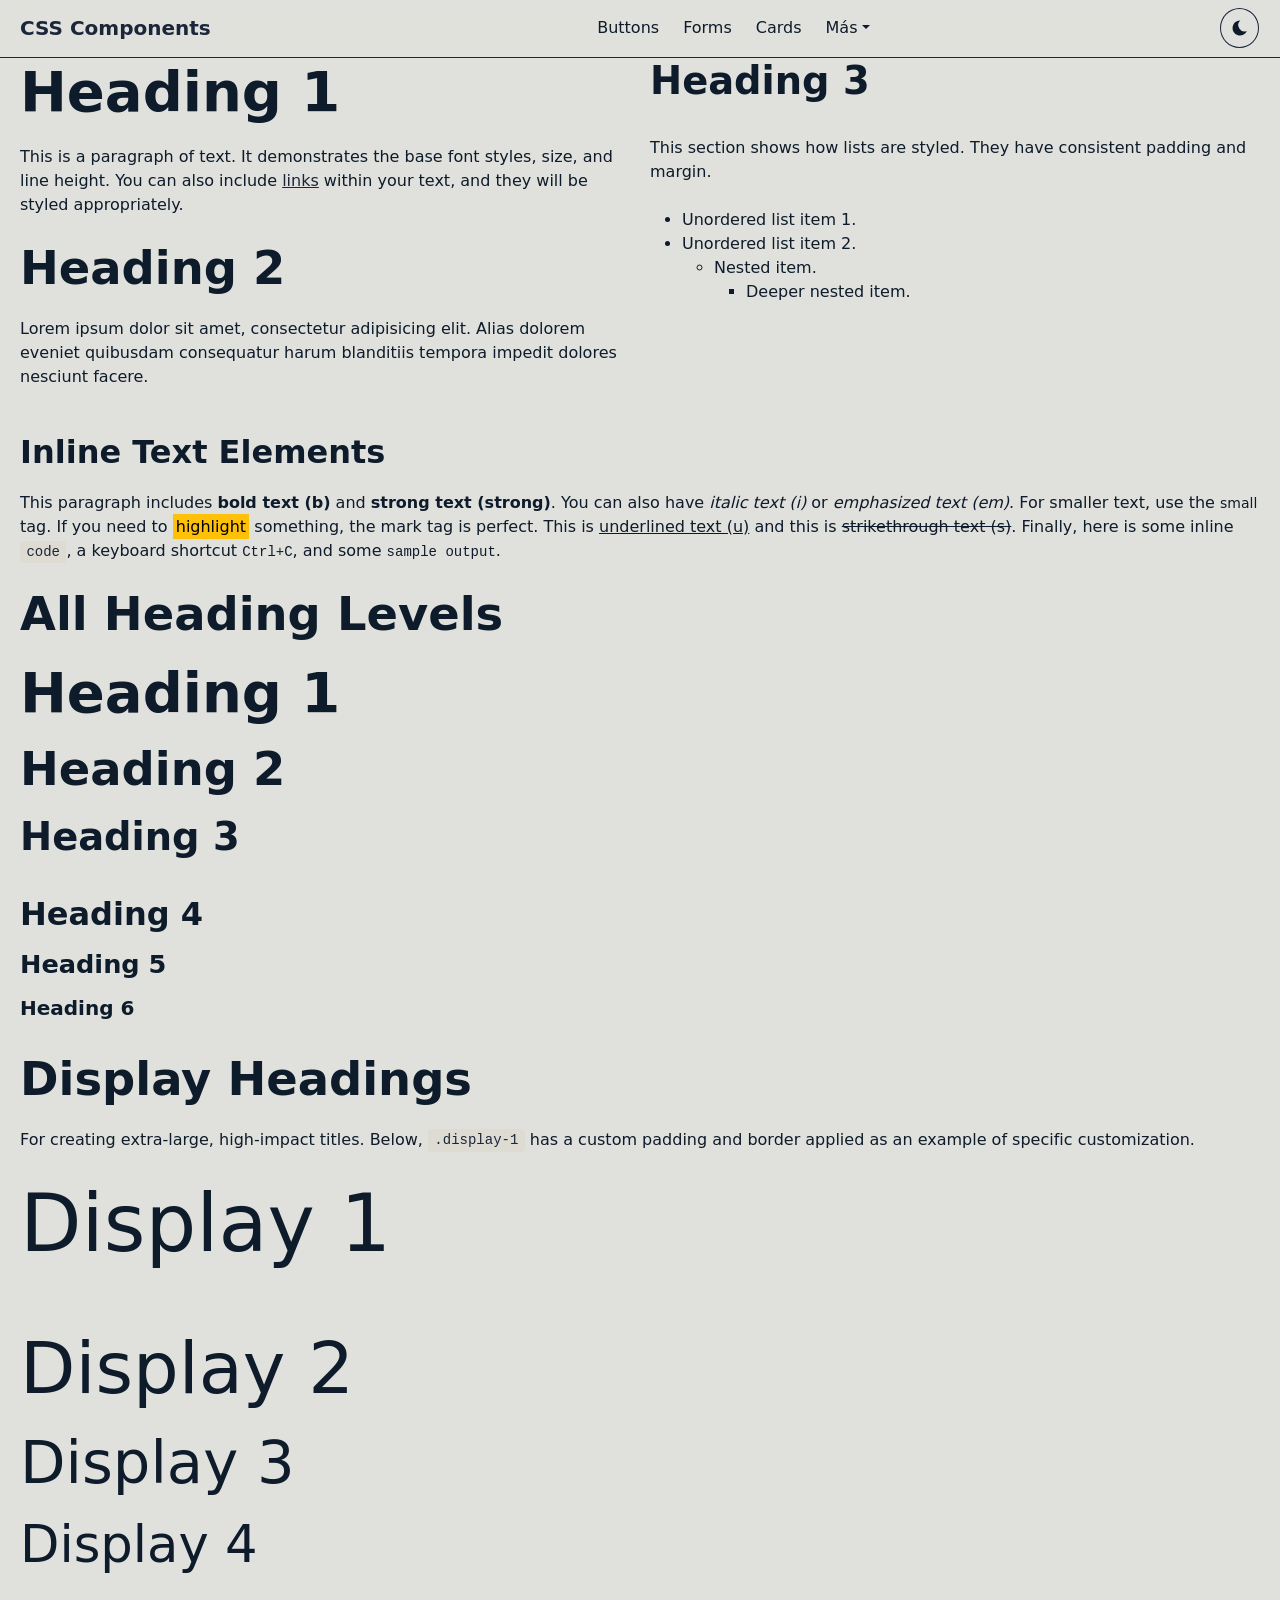
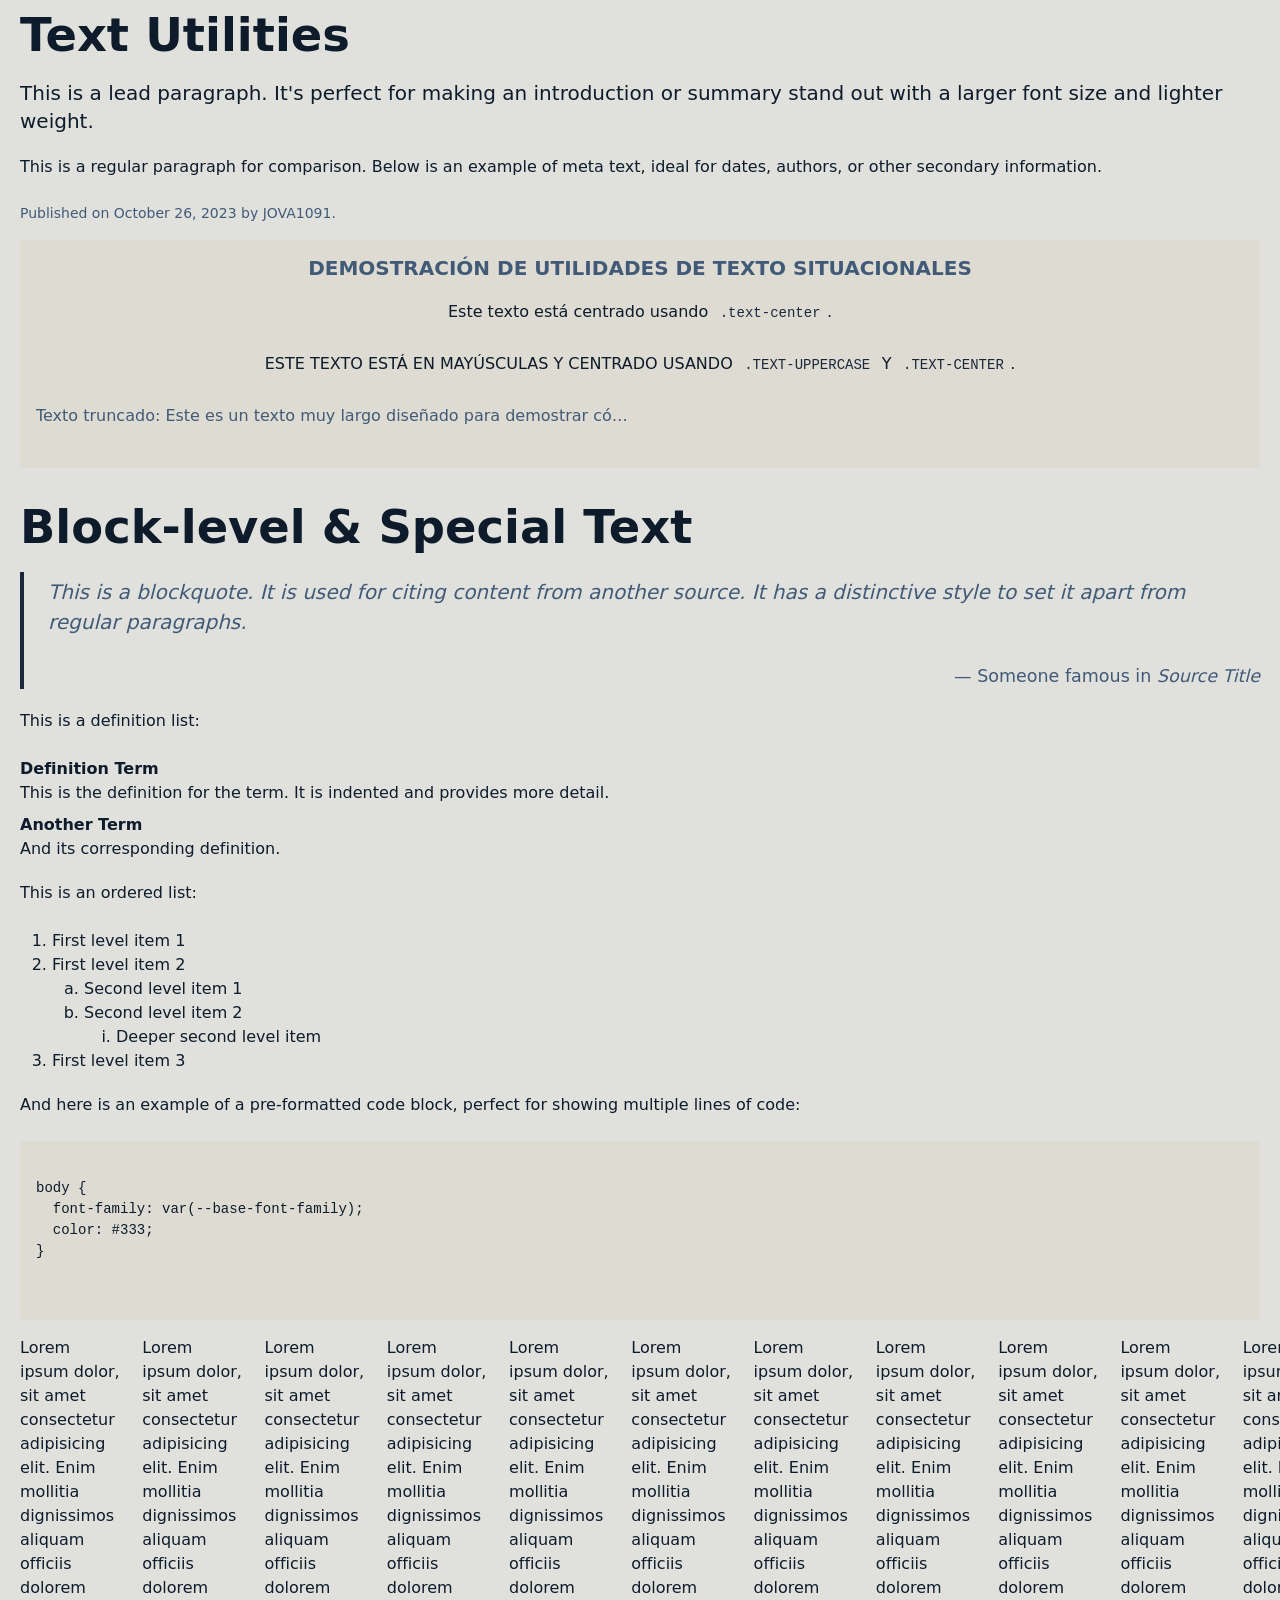
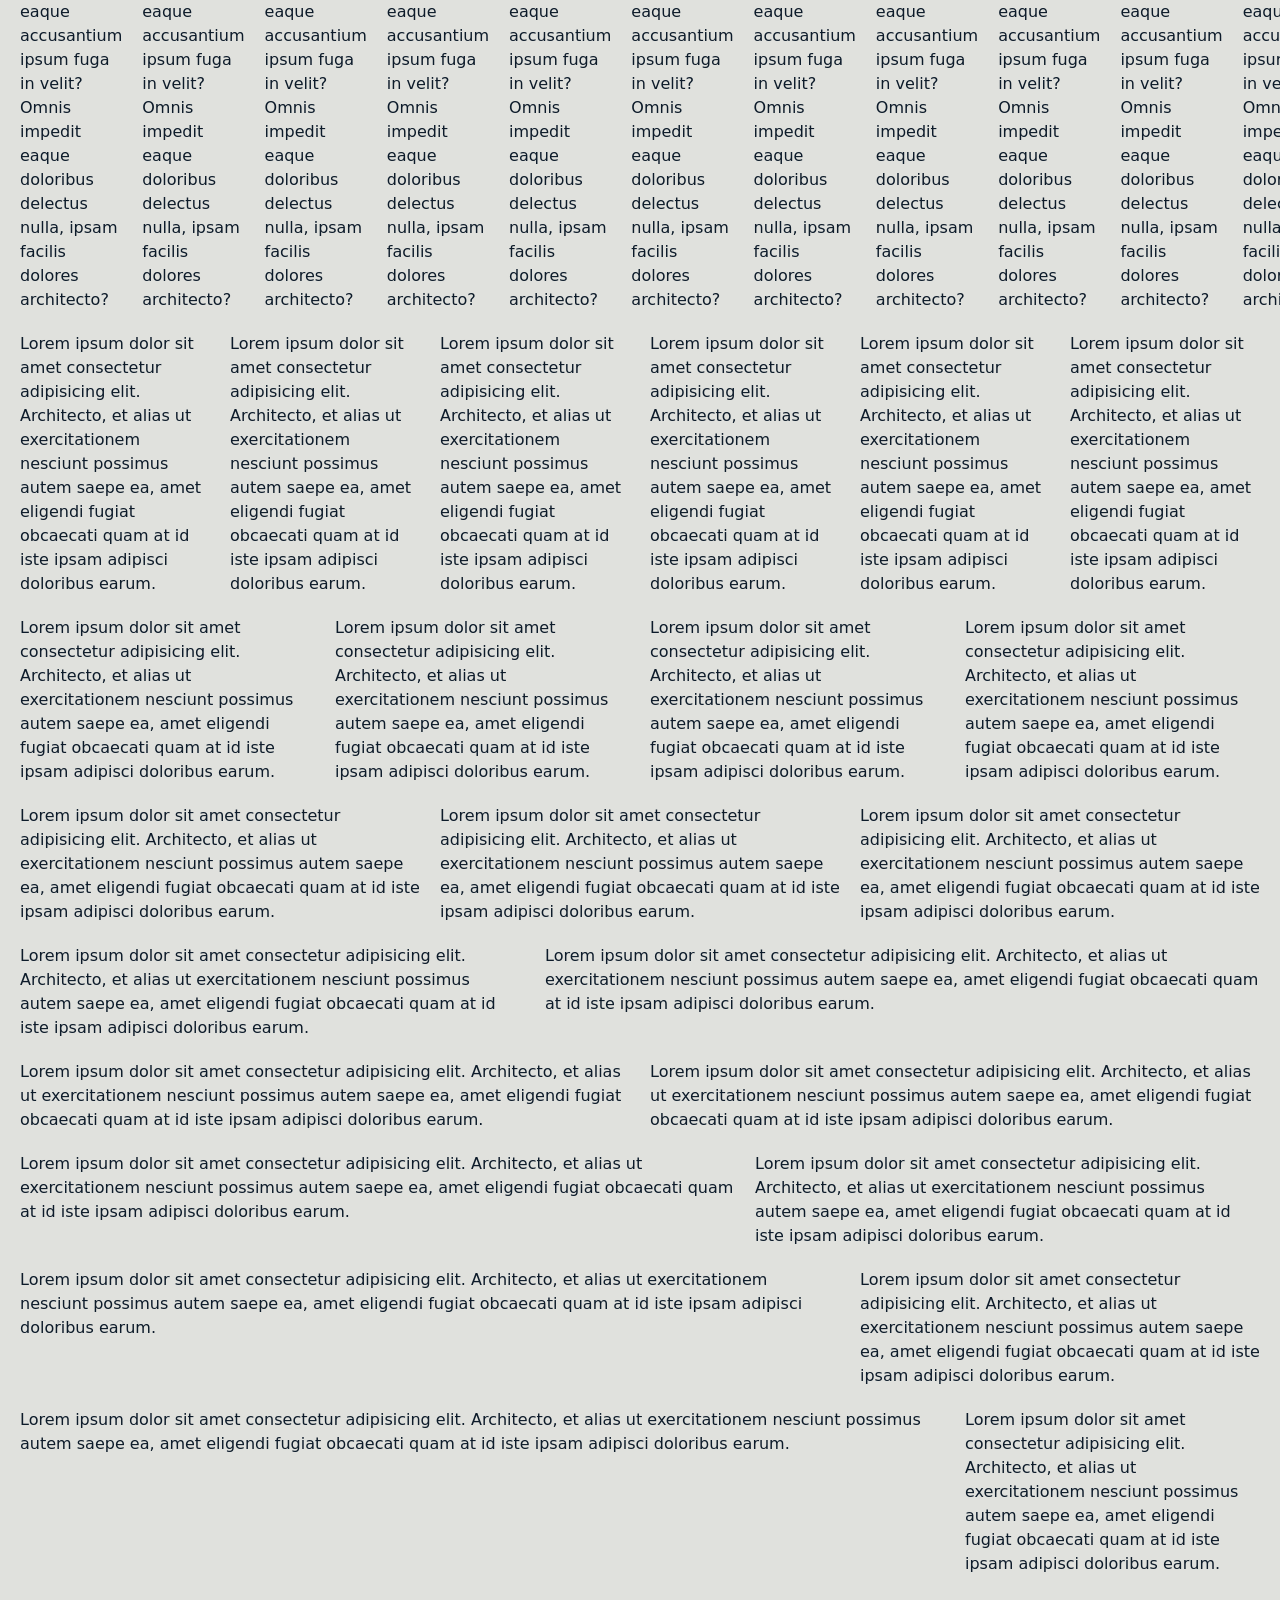
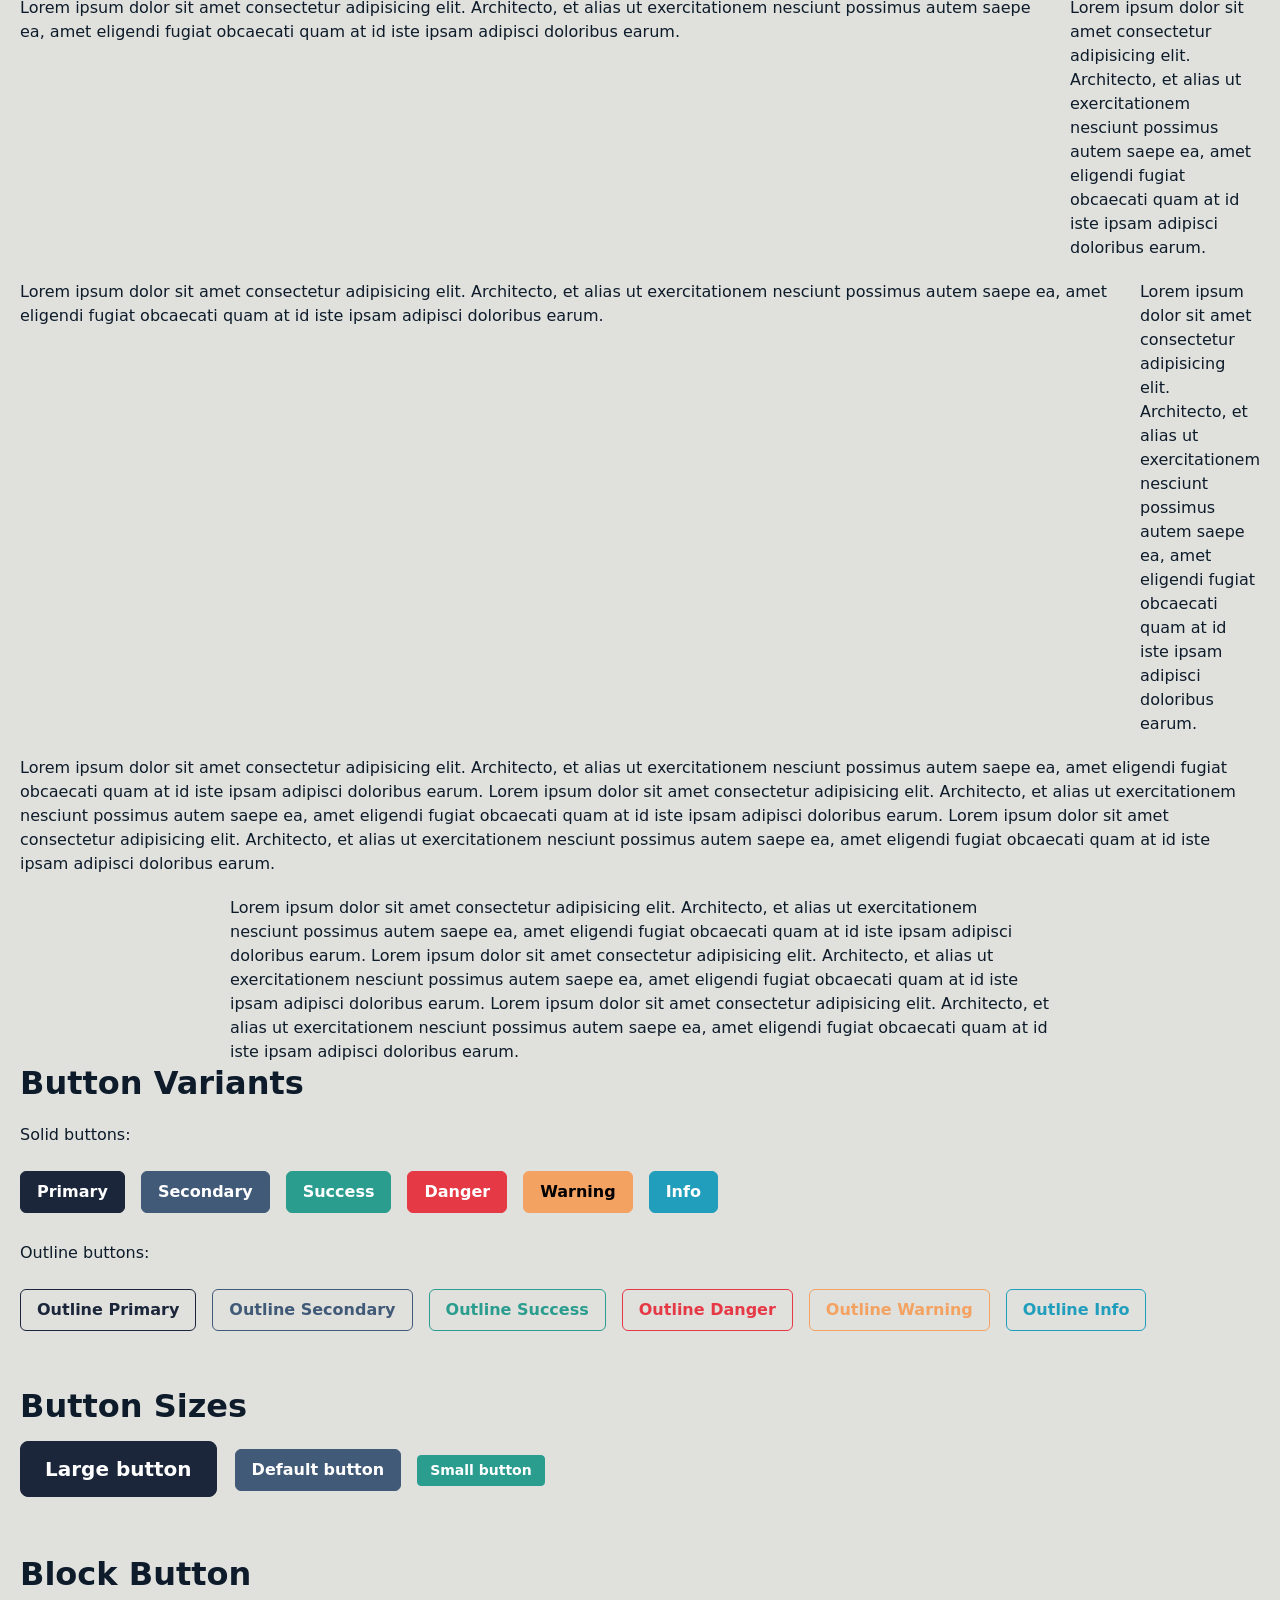
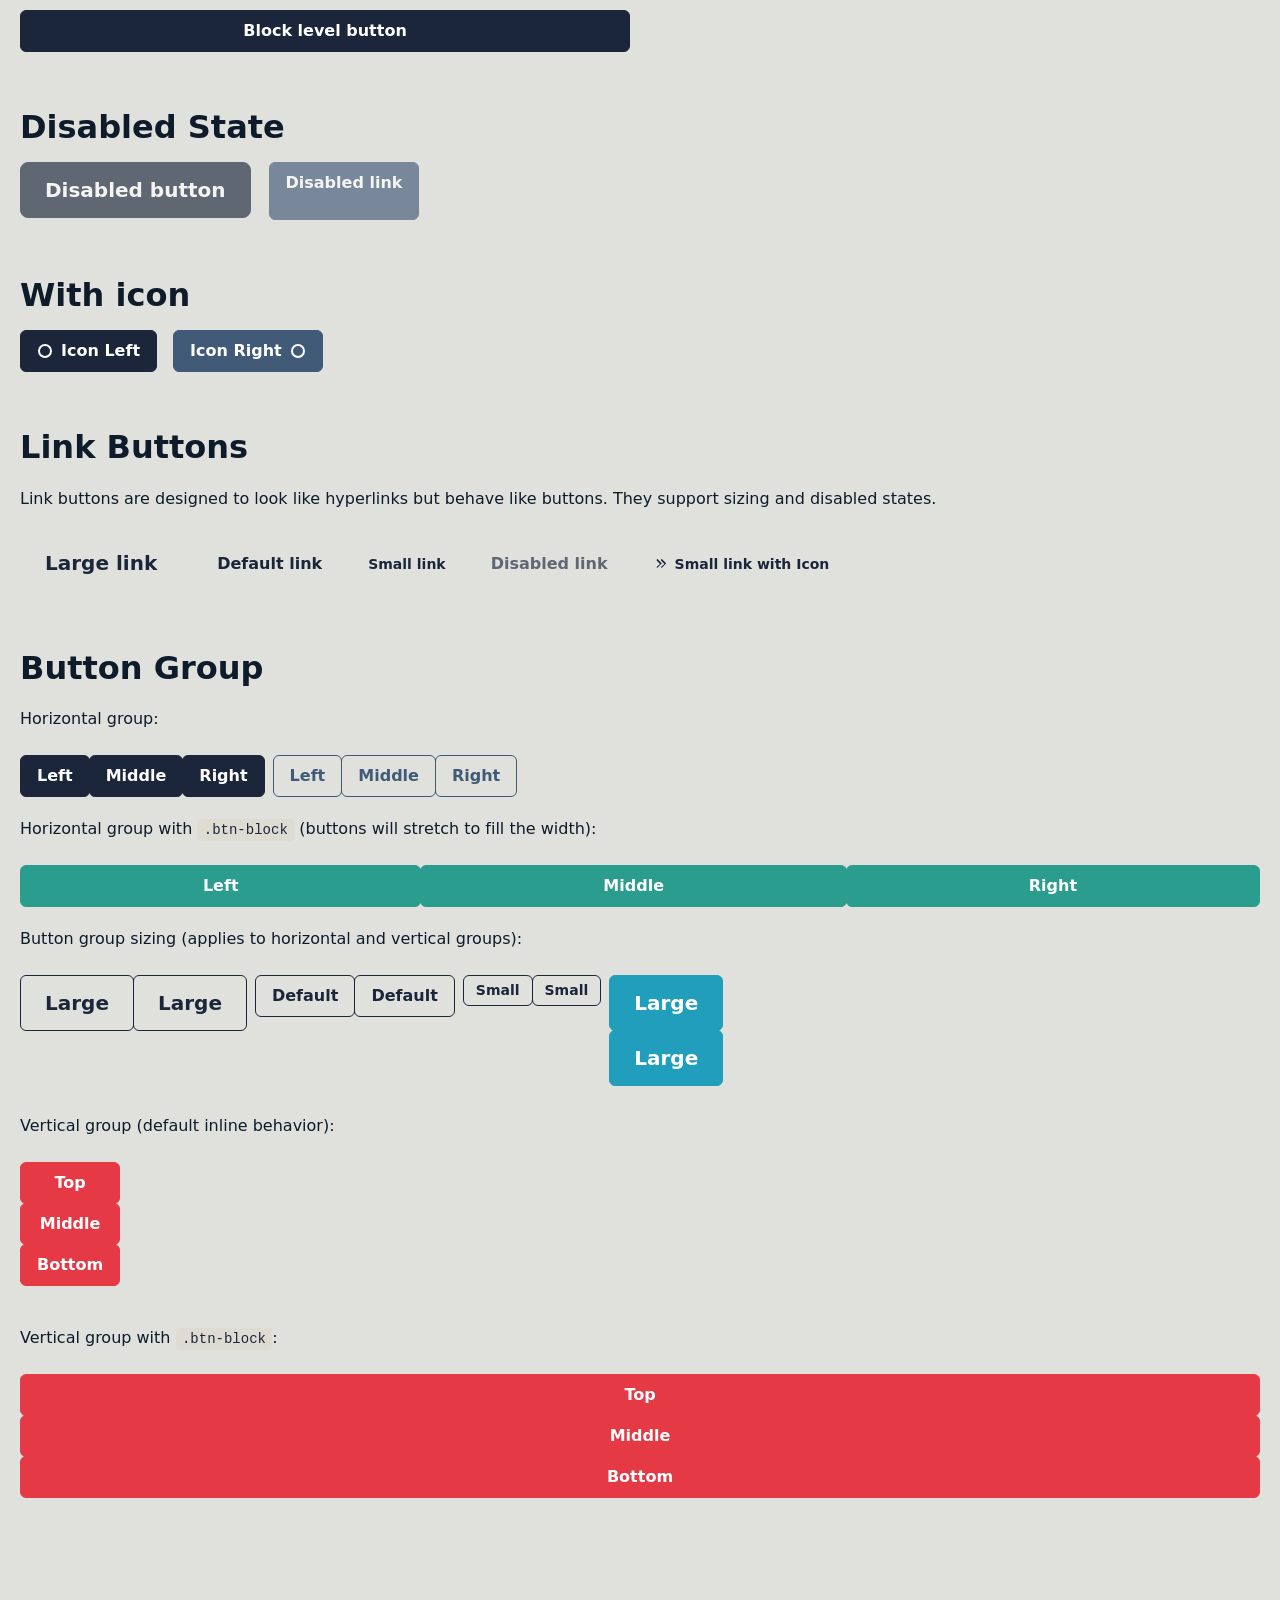
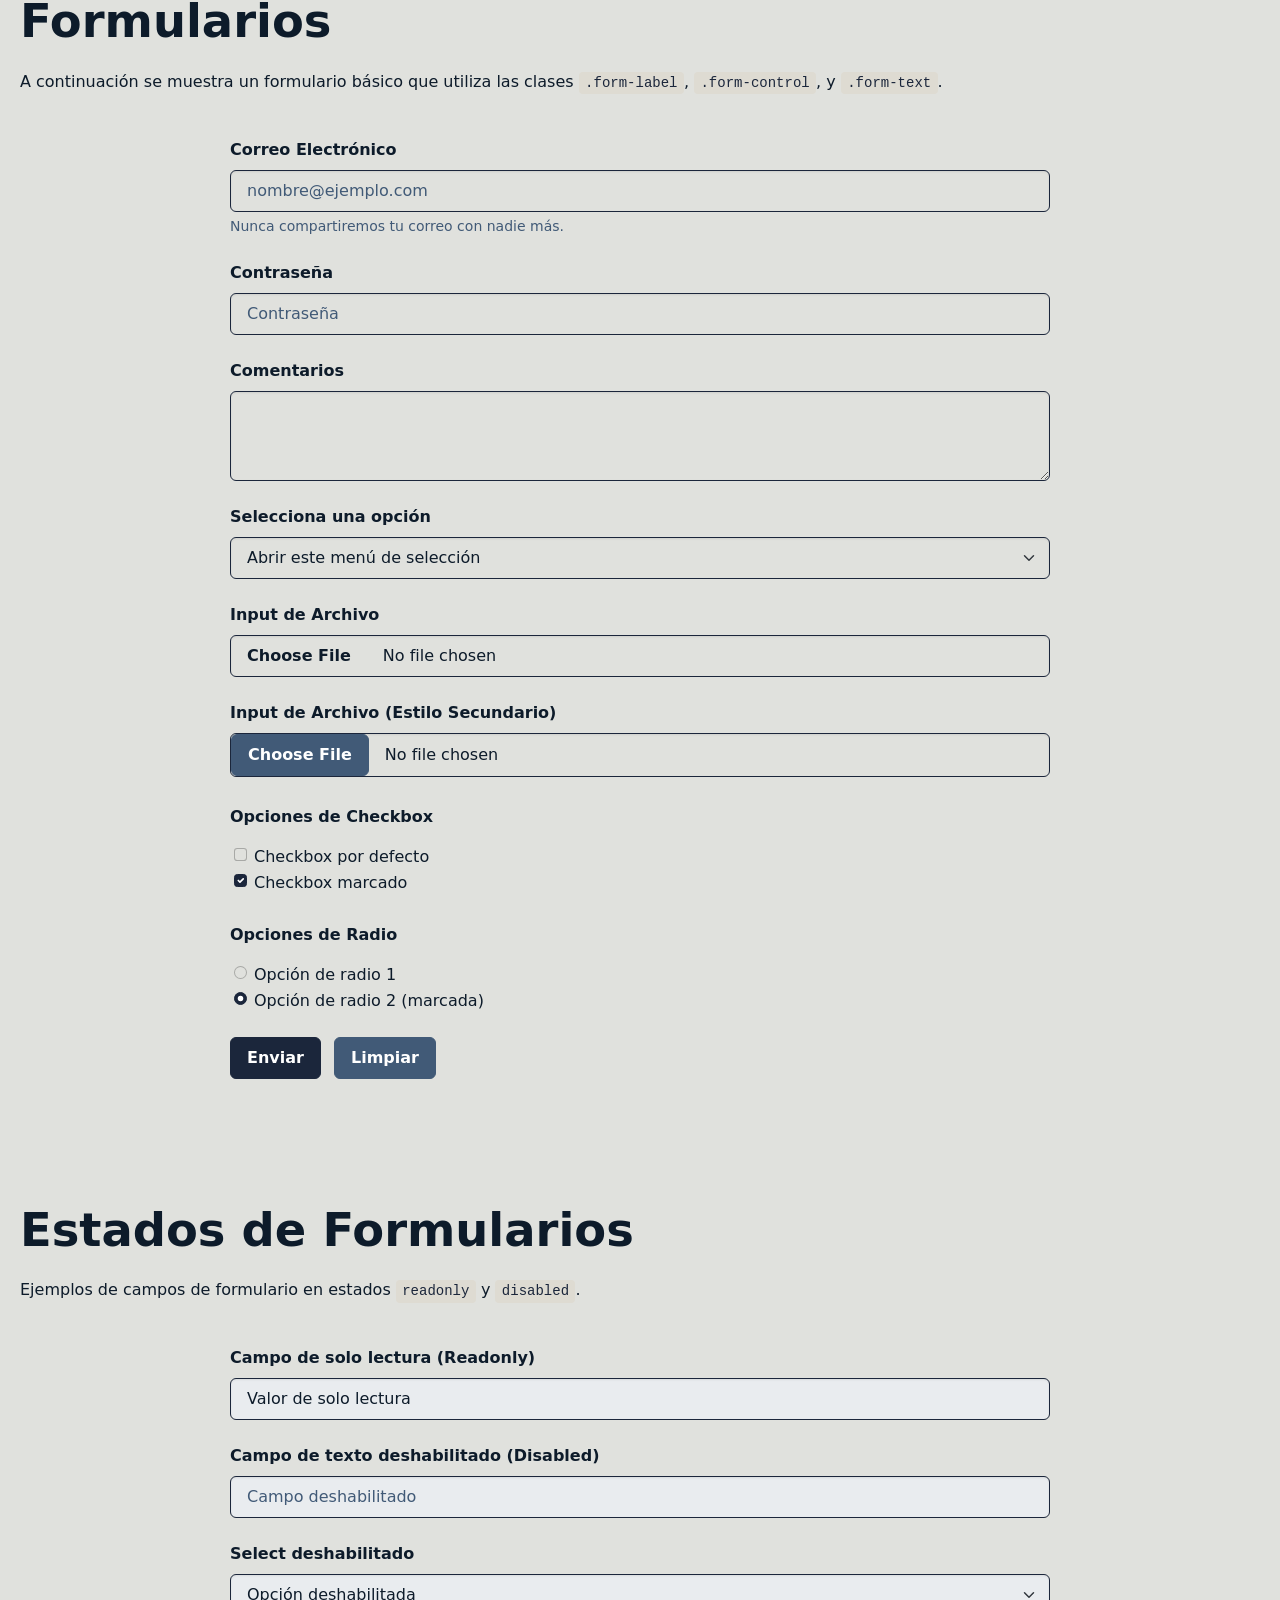
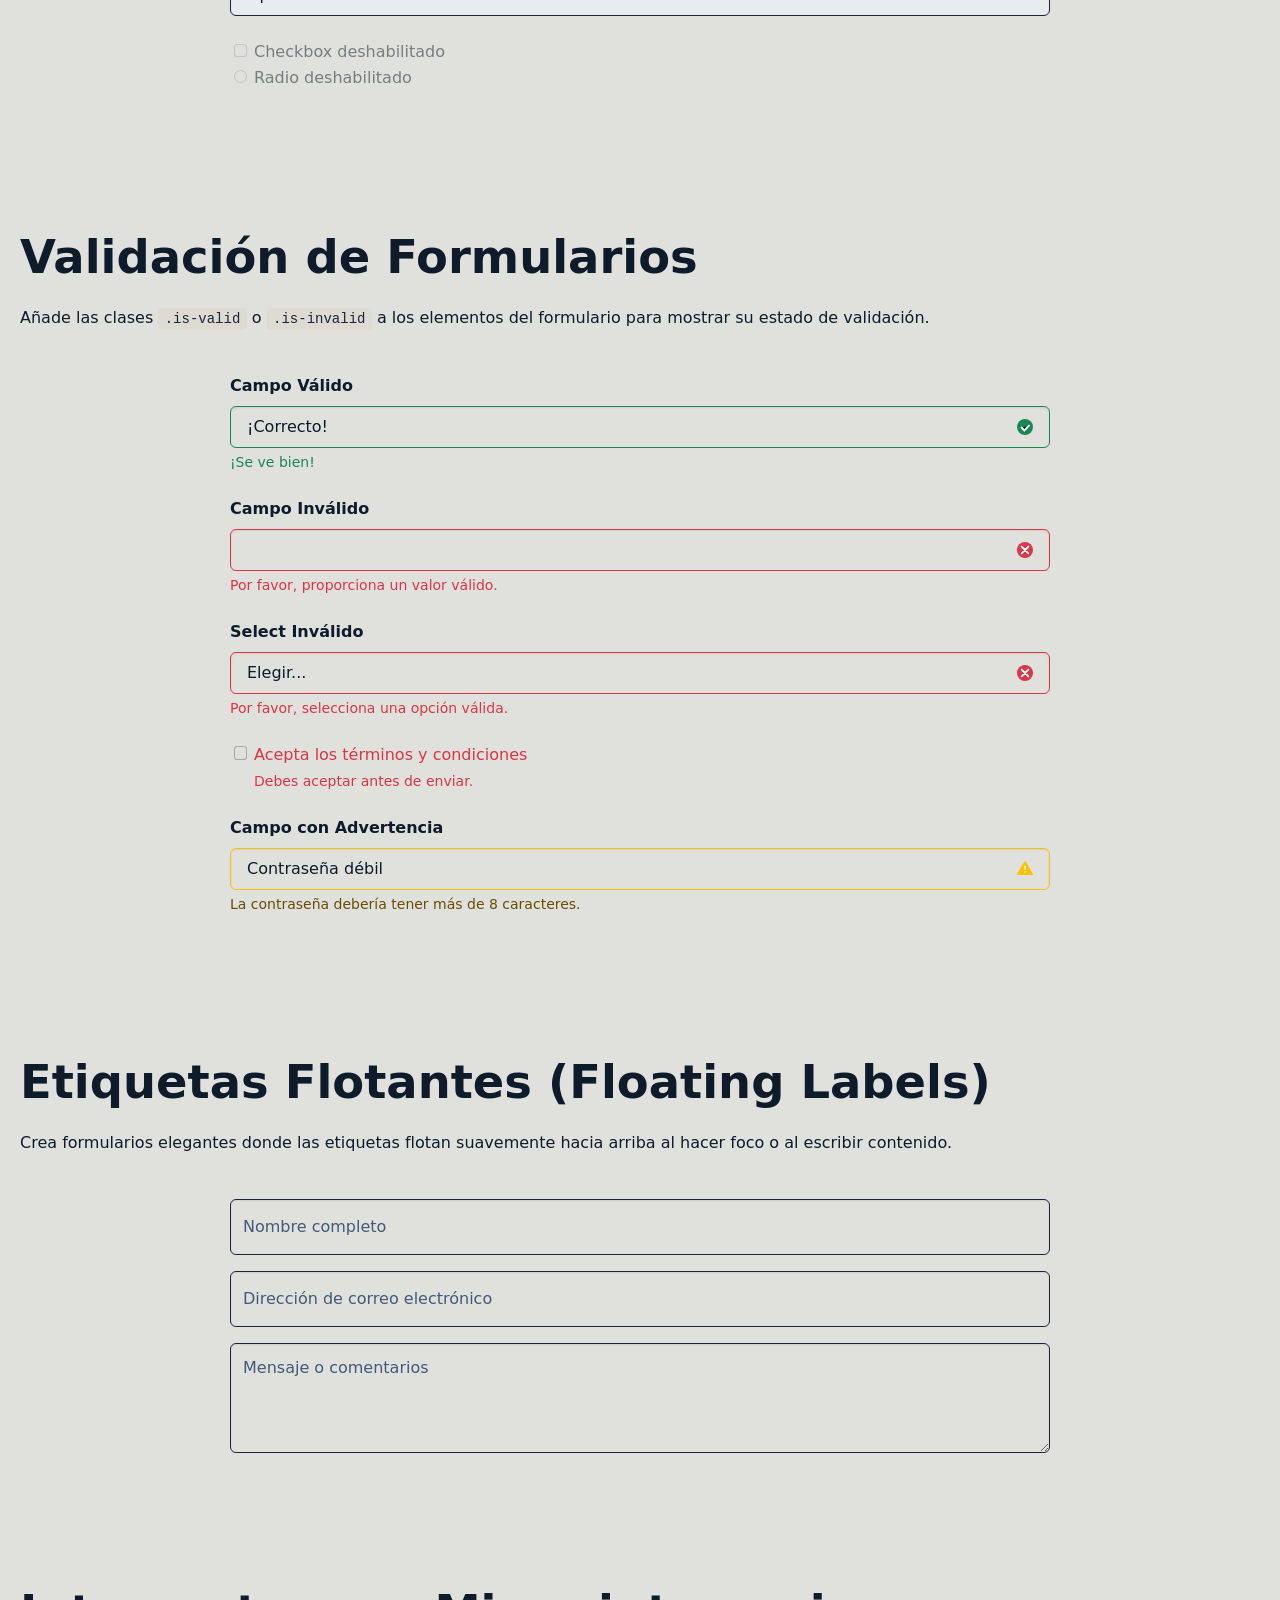
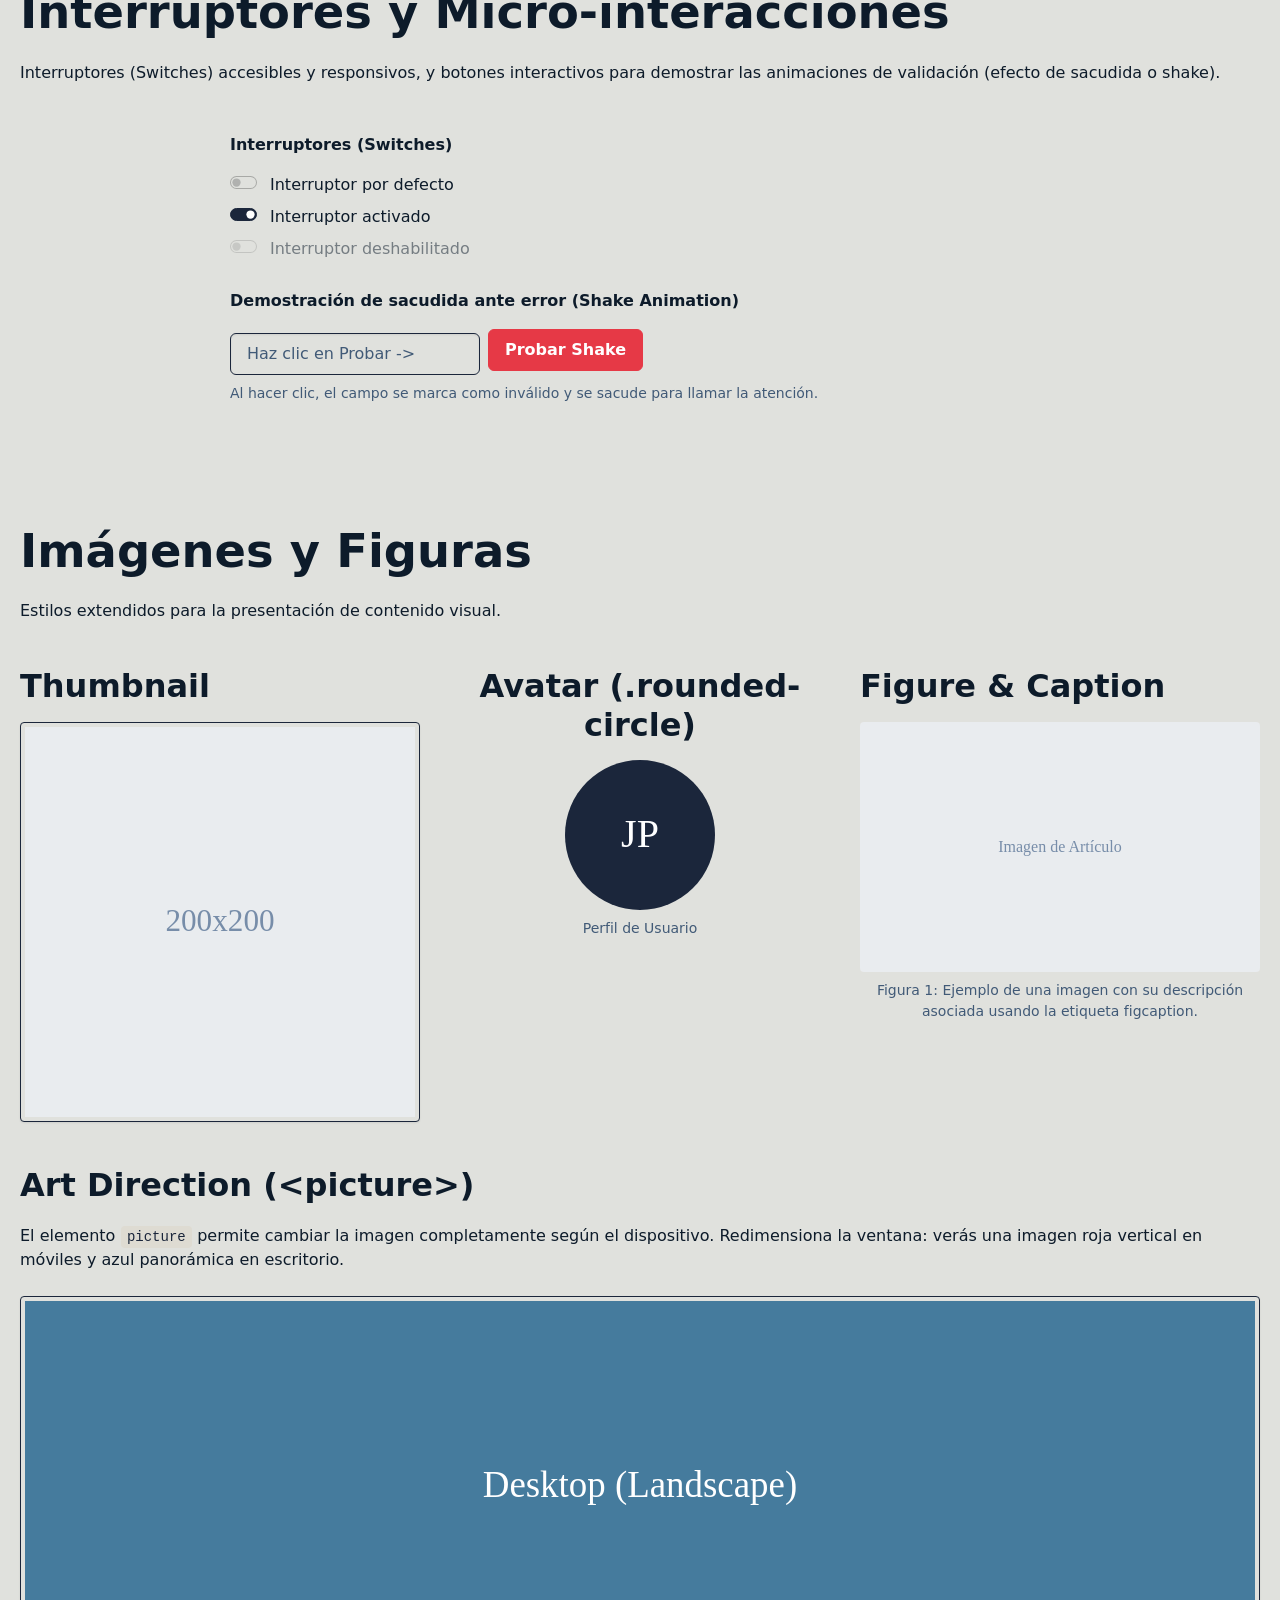
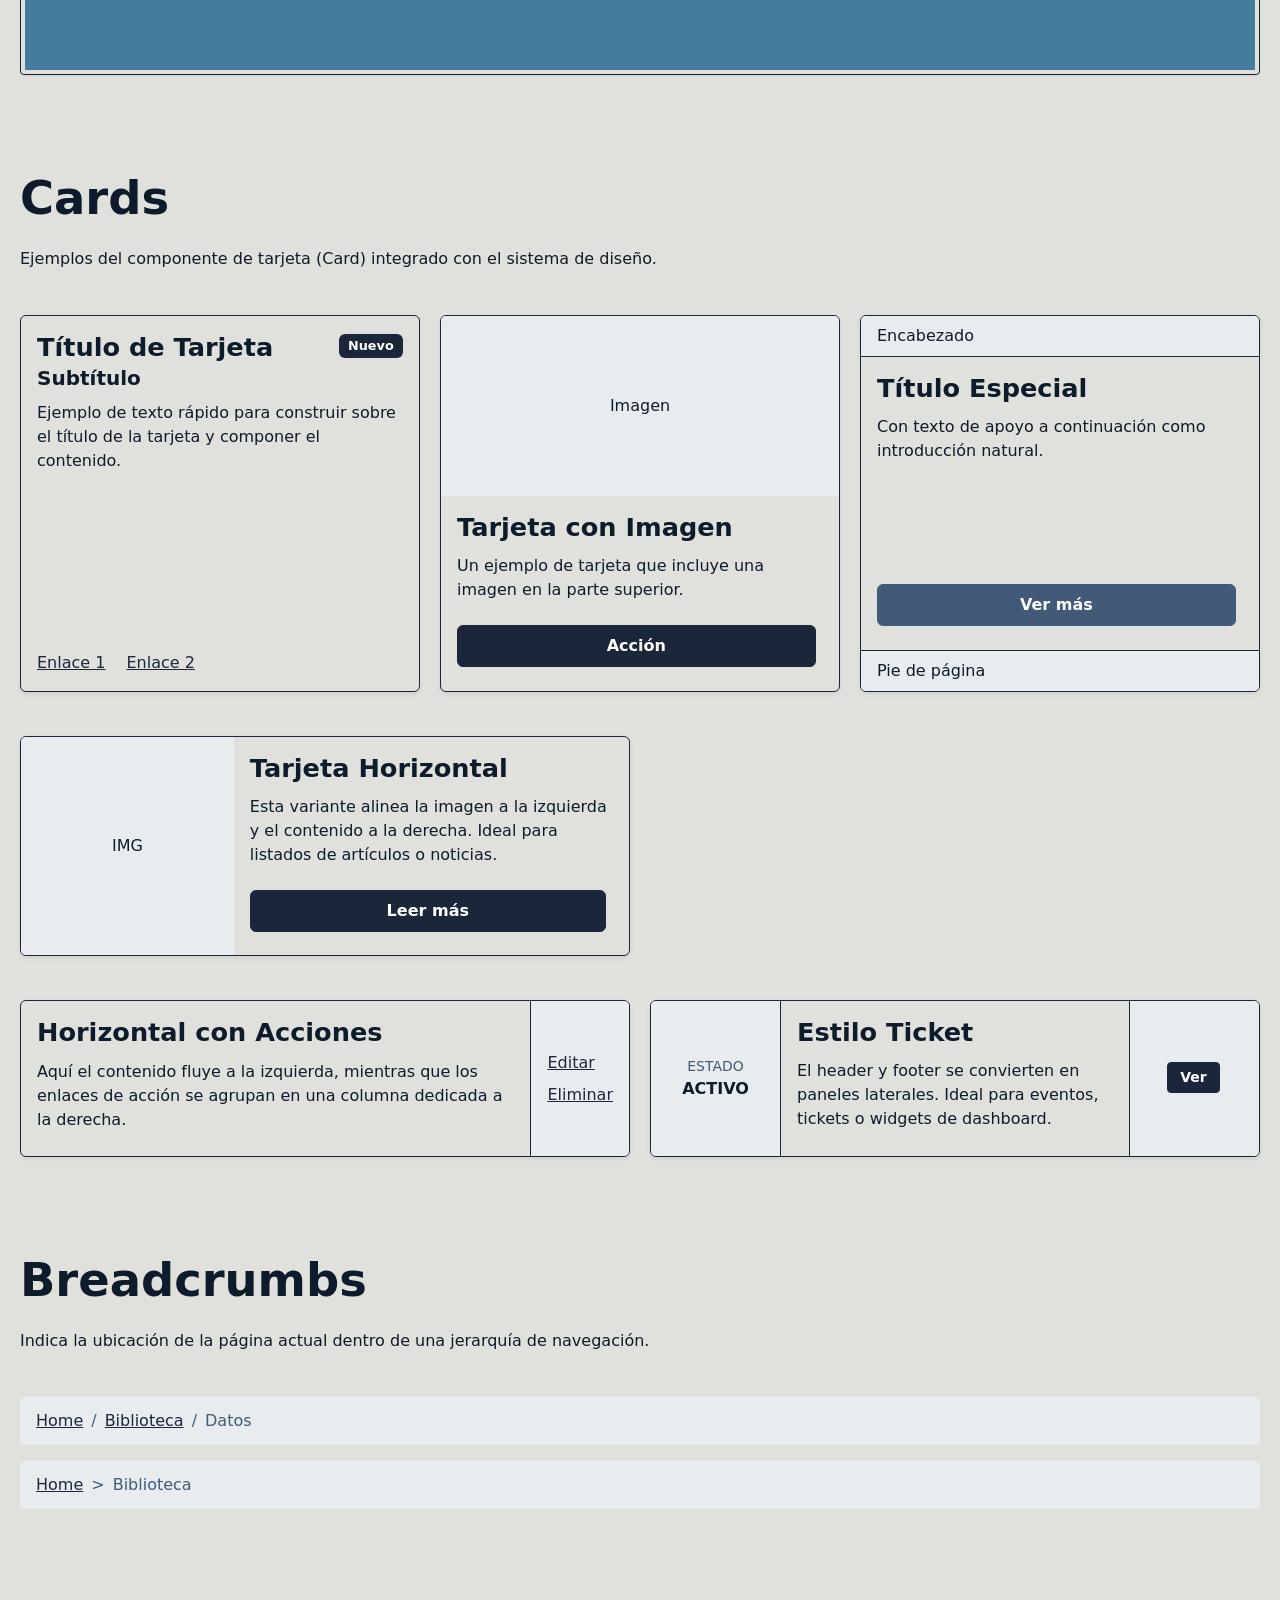
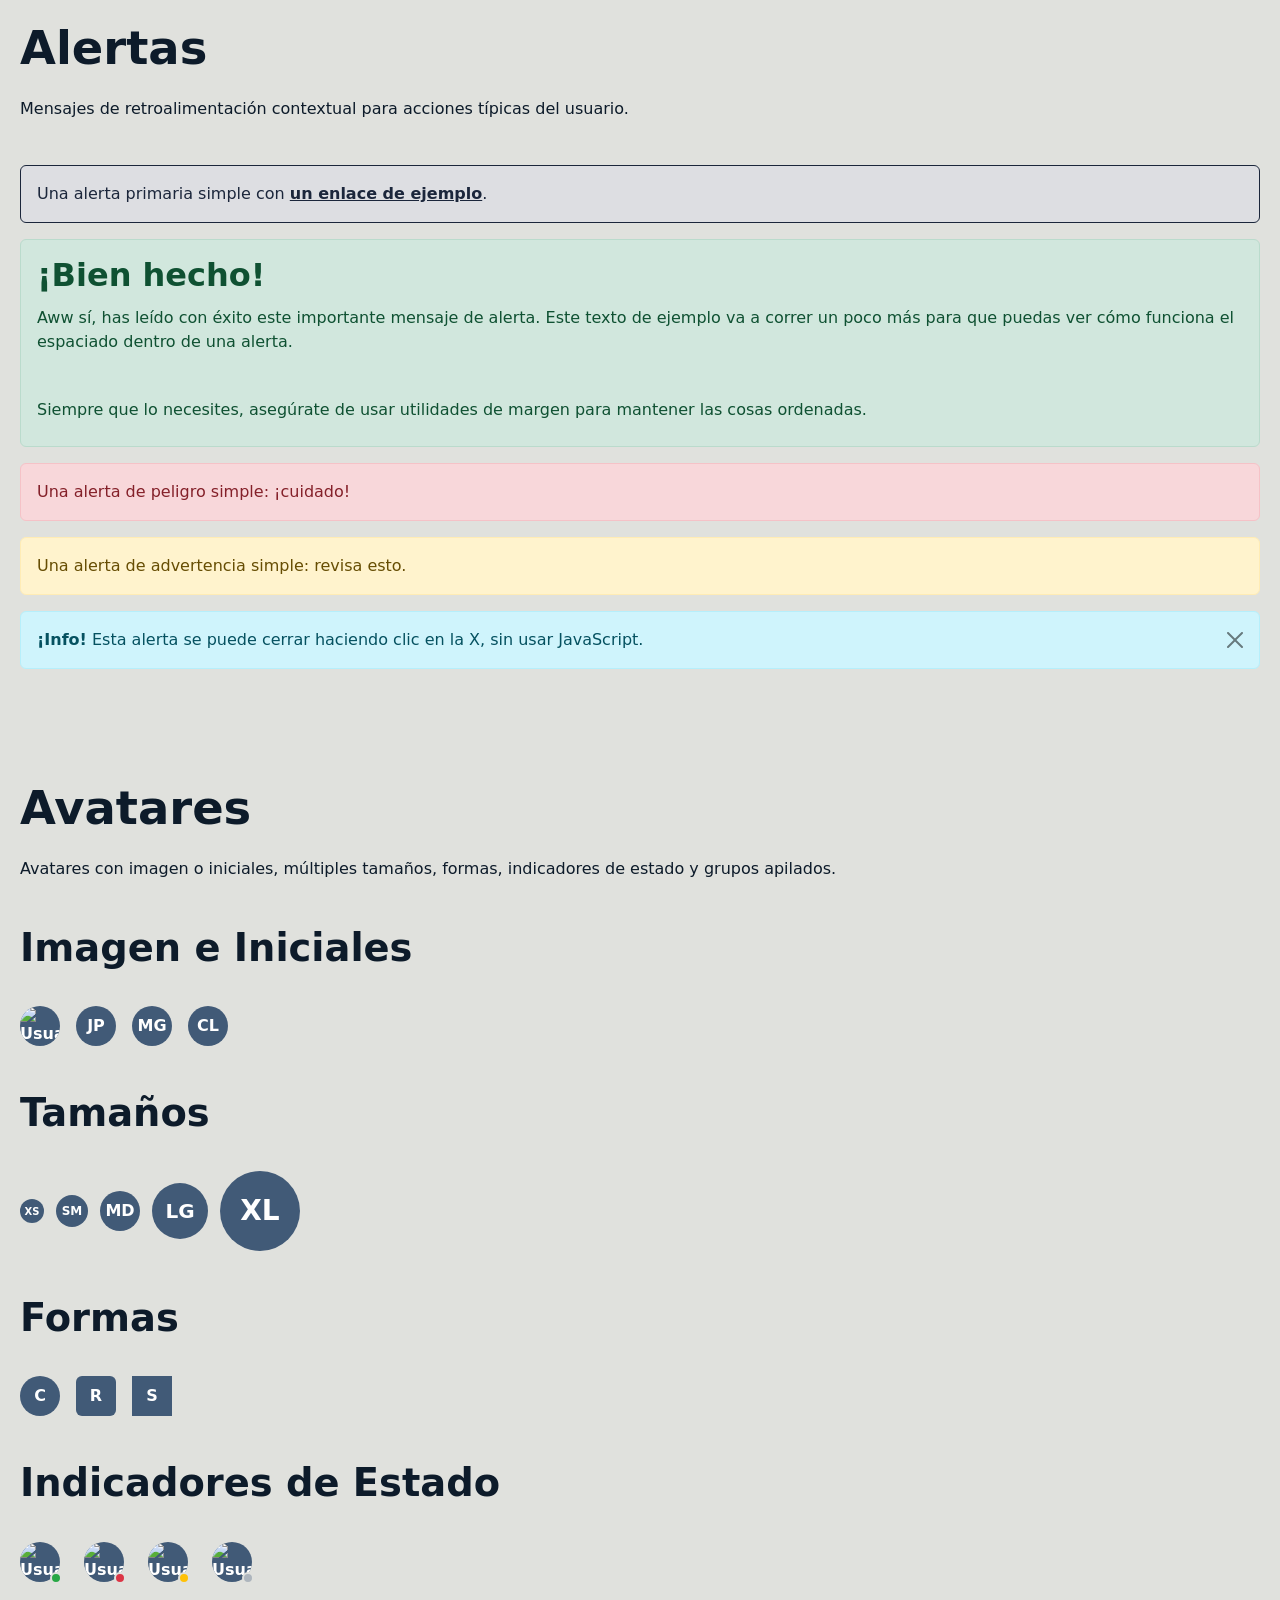
==== index.html @ b63f6e59 "feat: agregar componente Timeline - timeline/root.css: variables CSS (--tl-line-color, --tl-marker-s" ====
<!DOCTYPE html>
<html lang="es">

<head>
  <meta charset="UTF-8">
  <meta name="viewport" content="width=device-width, initial-scale=1.0">
  <title>CSS Components</title>
  <link rel="icon" type="image/svg+xml" href="/favicon.svg">
  <link rel="stylesheet" href="/assets/css/master.css">
</head>

<body>
  <!-- Accessibility: Skip to main content -->
  <a href="#main" class="skip-link">Saltar al contenido principal</a>

  <nav class="navbar navbar-sticky">
    <div class="container-full">
      <a class="navbar-brand" href="#">CSS Components</a>

      <button class="navbar-toggler" type="button" aria-controls="navbar-menu" aria-expanded="false"
        aria-label="Toggle navigation">
        <span class="navbar-toggler-icon"></span>
      </button>

      <div class="navbar-collapse" id="navbar-menu" hidden>
        <!-- Close Button (Mobile Only) -->
        <button type="button" class="btn-close" aria-label="Close navigation"></button>

        <ul class="navbar-nav navbar-nav-center">
          <li><a class="nav-link" href="#buttons">Buttons</a></li>
          <li><a class="nav-link" href="#forms">Forms</a></li>
          <li><a class="nav-link" href="#cards">Cards</a></li>
          <!-- Dropdown in Navbar -->
          <li class="nav-item dropdown">
            <a class="nav-link dropdown-toggle" href="#" role="button" aria-haspopup="true"
              aria-expanded="false">Más</a>
            <ul class="dropdown-menu">
              <li>
                <h6 class="dropdown-header">Componentes</h6>
              </li>
              <li><a class="dropdown-item" href="#alerts">Alertas</a></li>
              <li><a class="dropdown-item" href="#avatars">Avatares</a></li>
              <li><a class="dropdown-item" href="#badges">Badges</a></li>
              <li>
                <hr class="dropdown-divider">
              </li>
              <li><a class="dropdown-item" href="#drawers">Drawer</a></li>
              <li><a class="dropdown-item" href="#chips-demo">Chips</a></li>
              <li><a class="dropdown-item" href="#rating-demo">Rating</a></li>
              <li><a class="dropdown-item" href="#stepper-demo">Stepper</a></li>
              <li><a class="dropdown-item" href="#timeline-demo">Timeline</a></li>
              <li><a class="dropdown-item" href="#dropdowns">Dropdowns</a></li>
              <li><a class="dropdown-item" href="#tabs">Pestañas</a></li>
              <li><a class="dropdown-item" href="#modals">Modales</a></li>
              <li><a class="dropdown-item" href="#tables">Tablas</a></li>
            </ul>
          </li>
        </ul>
        <div class="d-flex align-items-center">
          <!-- Theme Toggler (Premium) -->
          <button id="theme-toggle" class="btn btn-secondary btn-sm" aria-label="Cambiar tema (Claro / Oscuro)">
            <!-- Icono Luna (Moon) para Tema Claro -->
            <svg class="moon-icon" viewBox="0 0 24 24" xmlns="http://www.w3.org/2000/svg">
              <path d="M12 3c.132 0 .263 0 .393.007a7.5 7.5 0 0 0 7.92 12.446A9 9 0 1 1 12 3z" />
            </svg>
            <!-- Icono Sol (Sun) para Tema Oscuro -->
            <svg class="sun-icon" viewBox="0 0 24 24" xmlns="http://www.w3.org/2000/svg">
              <path
                d="M12 7a5 5 0 1 0 0 10 5 5 0 0 0 0-10zm0-5a1 1 0 0 1 1 1v2a1 1 0 0 1-2 0V3a1 1 0 0 1 1-1zm0 16a1 1 0 0 1 1 1v2a1 1 0 0 1-2 0v-2a1 1 0 0 1 1-1zM5.636 4.222a1 1 0 0 1 1.414 0l1.414 1.414a1 1 0 1 1-1.414 1.414L5.636 5.636a1 1 0 0 1 0-1.414zm11.314 11.314a1 1 0 0 1 1.414 0l1.414 1.414a1 1 0 0 1-1.414 1.414l-1.414-1.414a1 1 0 0 1 0-1.414zM2 12a1 1 0 0 1 1-1h2a1 1 0 0 1 0 2H3a1 1 0 0 1-1-1zm16 0a1 1 0 0 1 1-1h2a1 1 0 0 1 0 2h-2a1 1 0 0 1-1-1zM5.636 19.778a1 1 0 0 1 0-1.414l1.414-1.414a1 1 0 1 1 1.414 1.414l-1.414 1.414a1 1 0 0 1-1.414 0zm11.314-11.314a1 1 0 0 1 0-1.414l1.414-1.414a1 1 0 0 1 1.414 1.414l-1.414 1.414a1 1 0 0 1-1.414 0z" />
            </svg>
          </button>
        </div>
      </div>

      <!-- Backdrop Overlay -->
      <div class="navbar-backdrop"></div>
    </div>
  </nav>
  <main id="main">
    <div class="container-full">
      <section class="row">
        <article class="col-6">
          <h1>Heading 1</h1>
          <p>This is a paragraph of text. It demonstrates the base font styles, size, and line height. You can also
            include <a href="#">links</a> within your text, and they will be styled appropriately.</p>
          <h2>Heading 2</h2>
          <p>Lorem ipsum dolor sit amet, consectetur adipisicing elit. Alias dolorem eveniet quibusdam consequatur harum
            blanditiis tempora impedit dolores nesciunt facere.</p>
        </article>
        <article class="col-6">
          <h3>Heading 3</h3>
          <p>This section shows how lists are styled. They have consistent padding and margin.</p>
          <ul>
            <li>Unordered list item 1.</li>
            <li>Unordered list item 2.
              <ul>
                <li>Nested item.
                  <ul>
                    <li>Deeper nested item.</li>
                  </ul>
                </li>
              </ul>
            </li>
          </ul>
        </article>
      </section>
      <section class="row">
        <article class="col-12">
          <h4>Inline Text Elements</h4>
          <p>
            This paragraph includes <b>bold text (b)</b> and <strong>strong text (strong)</strong>. You can also have
            <i>italic text (i)</i> or <em>emphasized text (em)</em>. For smaller text, use the <small>small</small> tag.
            If you need to <mark>highlight</mark> something, the mark tag is perfect. This is <u>underlined text
              (u)</u> and this is <s>strikethrough text (s)</s>. Finally, here is some inline <code>code</code>, a
            keyboard
            shortcut <kbd>Ctrl+C</kbd>, and some <samp>sample output</samp>.
          </p>
        </article>
      </section>
    </div>
    <section class="container">
      <article class="row">
        <div class="col-12">
          <h2>All Heading Levels</h2>
          <h1>Heading 1</h1>
          <h2>Heading 2</h2>
          <h3>Heading 3</h3>
          <h4>Heading 4</h4>
          <h5>Heading 5</h5>
          <h6>Heading 6</h6>
          <hr>
          <h2>Display Headings</h2>
          <p>For creating extra-large, high-impact titles. Below, <code>.display-1</code> has a custom padding and
            border applied as an example of specific customization.</p>
          <h1 class="display-1">Display 1</h1>
          <h1 class="display-2">Display 2</h1>
          <h1 class="display-3">Display 3</h1>
          <h1 class="display-4">Display 4</h1>
          <hr>
          <h2>Text Utilities</h2>
          <p class="lead">This is a lead paragraph. It's perfect for making an introduction or summary stand out with a
            larger font size and lighter weight.</p>
          <p>This is a regular paragraph for comparison. Below is an example of meta text, ideal for dates, authors, or
            other secondary information.</p>
          <p class="meta">Published on October 26, 2023 by JOVA1091.</p>
          <div class="bg-light p-3 rounded mt-2">
            <h6 class="text-uppercase text-center text-muted">Demostración de Utilidades de Texto Situacionales</h6>
            <p class="text-center mt-2">Este texto está centrado usando <code>.text-center</code>.</p>
            <p class="text-uppercase text-center mt-1">Este texto está en mayúsculas y centrado usando
              <code>.text-uppercase</code> y <code>.text-center</code>.</p>
            <div class="row justify-content-center mt-2">
              <div class="col-6 text-center">
                <p class="text-truncate text-muted"
                  title="Este es un texto muy largo diseñado para demostrar cómo la clase .text-truncate lo corta con puntos suspensivos en una sola línea.">
                  Texto truncado: Este es un texto muy largo diseñado para demostrar cómo la clase .text-truncate lo
                  corta con puntos suspensivos en una sola línea.
                </p>
              </div>
            </div>
          </div>
          <hr>
          <h2>Block-level & Special Text</h2>
          <blockquote>
            <p>This is a blockquote. It is used for citing content from another source. It has a distinctive style to
              set it apart from regular paragraphs.</p>
            <footer>Someone famous in <cite>Source Title</cite></footer>
          </blockquote>
          <p>This is a definition list:</p>
          <dl>
            <dt>Definition Term</dt>
            <dd>This is the definition for the term. It is indented and provides more detail.</dd>
            <dt>Another Term</dt>
            <dd>And its corresponding definition.</dd>
          </dl>
          <p>This is an ordered list:</p>
          <ol>
            <li>First level item 1</li>
            <li>First level item 2
              <ol>
                <li>Second level item 1</li>
                <li>Second level item 2
                  <ol>
                    <li>Deeper second level item</li>
                  </ol>
                </li>
              </ol>
            </li>
            <li>First level item 3</li>
          </ol>
          <p>And here is an example of a pre-formatted code block, perfect for showing multiple lines of code:</p>
          <pre tabindex="0">
            <code>
body {
  font-family: var(--base-font-family);
  color: #333;
}
            </code>
          </pre>
        </div>
      </article>
    </section>
    <div class="container">
      <div class="row">
        <div class="col-1">Lorem ipsum dolor, sit amet consectetur adipisicing elit. Enim mollitia dignissimos aliquam
          officiis dolorem eaque accusantium ipsum fuga in velit? Omnis impedit eaque doloribus delectus nulla, ipsam
          facilis dolores architecto?</div>
        <div class="col-1">Lorem ipsum dolor, sit amet consectetur adipisicing elit. Enim mollitia dignissimos aliquam
          officiis dolorem eaque accusantium ipsum fuga in velit? Omnis impedit eaque doloribus delectus nulla, ipsam
          facilis dolores architecto?</div>
        <div class="col-1">Lorem ipsum dolor, sit amet consectetur adipisicing elit. Enim mollitia dignissimos aliquam
          officiis dolorem eaque accusantium ipsum fuga in velit? Omnis impedit eaque doloribus delectus nulla, ipsam
          facilis dolores architecto?</div>
        <div class="col-1">Lorem ipsum dolor, sit amet consectetur adipisicing elit. Enim mollitia dignissimos aliquam
          officiis dolorem eaque accusantium ipsum fuga in velit? Omnis impedit eaque doloribus delectus nulla, ipsam
          facilis dolores architecto?</div>
        <div class="col-1">Lorem ipsum dolor, sit amet consectetur adipisicing elit. Enim mollitia dignissimos aliquam
          officiis dolorem eaque accusantium ipsum fuga in velit? Omnis impedit eaque doloribus delectus nulla, ipsam
          facilis dolores architecto?</div>
        <div class="col-1">Lorem ipsum dolor, sit amet consectetur adipisicing elit. Enim mollitia dignissimos aliquam
          officiis dolorem eaque accusantium ipsum fuga in velit? Omnis impedit eaque doloribus delectus nulla, ipsam
          facilis dolores architecto?</div>
        <div class="col-1">Lorem ipsum dolor, sit amet consectetur adipisicing elit. Enim mollitia dignissimos aliquam
          officiis dolorem eaque accusantium ipsum fuga in velit? Omnis impedit eaque doloribus delectus nulla, ipsam
          facilis dolores architecto?</div>
        <div class="col-1">Lorem ipsum dolor, sit amet consectetur adipisicing elit. Enim mollitia dignissimos aliquam
          officiis dolorem eaque accusantium ipsum fuga in velit? Omnis impedit eaque doloribus delectus nulla, ipsam
          facilis dolores architecto?</div>
        <div class="col-1">Lorem ipsum dolor, sit amet consectetur adipisicing elit. Enim mollitia dignissimos aliquam
          officiis dolorem eaque accusantium ipsum fuga in velit? Omnis impedit eaque doloribus delectus nulla, ipsam
          facilis dolores architecto?</div>
        <div class="col-1">Lorem ipsum dolor, sit amet consectetur adipisicing elit. Enim mollitia dignissimos aliquam
          officiis dolorem eaque accusantium ipsum fuga in velit? Omnis impedit eaque doloribus delectus nulla, ipsam
          facilis dolores architecto?</div>
        <div class="col-1">Lorem ipsum dolor, sit amet consectetur adipisicing elit. Enim mollitia dignissimos aliquam
          officiis dolorem eaque accusantium ipsum fuga in velit? Omnis impedit eaque doloribus delectus nulla, ipsam
          facilis dolores architecto?</div>
        <div class="col-1">Lorem ipsum dolor, sit amet consectetur adipisicing elit. Enim mollitia dignissimos aliquam
          officiis dolorem eaque accusantium ipsum fuga in velit? Omnis impedit eaque doloribus delectus nulla, ipsam
          facilis dolores architecto?</div>
      </div>
      <div class="row">
        <div class="col-2">Lorem ipsum dolor sit amet consectetur adipisicing elit. Architecto, et alias ut
          exercitationem
          nesciunt possimus autem saepe ea, amet eligendi fugiat obcaecati quam at id iste ipsam adipisci doloribus
          earum.
        </div>
        <div class="col-2">Lorem ipsum dolor sit amet consectetur adipisicing elit. Architecto, et alias ut
          exercitationem
          nesciunt possimus autem saepe ea, amet eligendi fugiat obcaecati quam at id iste ipsam adipisci doloribus
          earum.
        </div>
        <div class="col-2">Lorem ipsum dolor sit amet consectetur adipisicing elit. Architecto, et alias ut
          exercitationem
          nesciunt possimus autem saepe ea, amet eligendi fugiat obcaecati quam at id iste ipsam adipisci doloribus
          earum.
        </div>
        <div class="col-2">Lorem ipsum dolor sit amet consectetur adipisicing elit. Architecto, et alias ut
          exercitationem
          nesciunt possimus autem saepe ea, amet eligendi fugiat obcaecati quam at id iste ipsam adipisci doloribus
          earum.
        </div>
        <div class="col-2">Lorem ipsum dolor sit amet consectetur adipisicing elit. Architecto, et alias ut
          exercitationem
          nesciunt possimus autem saepe ea, amet eligendi fugiat obcaecati quam at id iste ipsam adipisci doloribus
          earum.
        </div>
        <div class="col-2">Lorem ipsum dolor sit amet consectetur adipisicing elit. Architecto, et alias ut
          exercitationem
          nesciunt possimus autem saepe ea, amet eligendi fugiat obcaecati quam at id iste ipsam adipisci doloribus
          earum.
        </div>
      </div>
      <div class="row">
        <div class="col-3">Lorem ipsum dolor sit amet consectetur adipisicing elit. Architecto, et alias ut
          exercitationem
          nesciunt possimus autem saepe ea, amet eligendi fugiat obcaecati quam at id iste ipsam adipisci doloribus
          earum.
        </div>
        <div class="col-3">Lorem ipsum dolor sit amet consectetur adipisicing elit. Architecto, et alias ut
          exercitationem
          nesciunt possimus autem saepe ea, amet eligendi fugiat obcaecati quam at id iste ipsam adipisci doloribus
          earum.
        </div>
        <div class="col-3">Lorem ipsum dolor sit amet consectetur adipisicing elit. Architecto, et alias ut
          exercitationem
          nesciunt possimus autem saepe ea, amet eligendi fugiat obcaecati quam at id iste ipsam adipisci doloribus
          earum.
        </div>
        <div class="col-3">Lorem ipsum dolor sit amet consectetur adipisicing elit. Architecto, et alias ut
          exercitationem
          nesciunt possimus autem saepe ea, amet eligendi fugiat obcaecati quam at id iste ipsam adipisci doloribus
          earum.
        </div>
      </div>
      <div class="row">
        <div class="col-4">Lorem ipsum dolor sit amet consectetur adipisicing elit. Architecto, et alias ut
          exercitationem
          nesciunt possimus autem saepe ea, amet eligendi fugiat obcaecati quam at id iste ipsam adipisci doloribus
          earum.
        </div>
        <div class="col-4">Lorem ipsum dolor sit amet consectetur adipisicing elit. Architecto, et alias ut
          exercitationem
          nesciunt possimus autem saepe ea, amet eligendi fugiat obcaecati quam at id iste ipsam adipisci doloribus
          earum.
        </div>
        <div class="col-4">Lorem ipsum dolor sit amet consectetur adipisicing elit. Architecto, et alias ut
          exercitationem
          nesciunt possimus autem saepe ea, amet eligendi fugiat obcaecati quam at id iste ipsam adipisci doloribus
          earum.
        </div>
      </div>
      <div class="row">
        <div class="col-5">Lorem ipsum dolor sit amet consectetur adipisicing elit. Architecto, et alias ut
          exercitationem
          nesciunt possimus autem saepe ea, amet eligendi fugiat obcaecati quam at id iste ipsam adipisci doloribus
          earum.
        </div>
        <div class="col-7">Lorem ipsum dolor sit amet consectetur adipisicing elit. Architecto, et alias ut
          exercitationem
          nesciunt possimus autem saepe ea, amet eligendi fugiat obcaecati quam at id iste ipsam adipisci doloribus
          earum.
        </div>
      </div>
      <div class="row">
        <div class="col-6">Lorem ipsum dolor sit amet consectetur adipisicing elit. Architecto, et alias ut
          exercitationem
          nesciunt possimus autem saepe ea, amet eligendi fugiat obcaecati quam at id iste ipsam adipisci doloribus
          earum.
        </div>
        <div class="col-6">Lorem ipsum dolor sit amet consectetur adipisicing elit. Architecto, et alias ut
          exercitationem
          nesciunt possimus autem saepe ea, amet eligendi fugiat obcaecati quam at id iste ipsam adipisci doloribus
          earum.
        </div>
      </div>
      <div class="row">
        <div class="col-7">Lorem ipsum dolor sit amet consectetur adipisicing elit. Architecto, et alias ut
          exercitationem
          nesciunt possimus autem saepe ea, amet eligendi fugiat obcaecati quam at id iste ipsam adipisci doloribus
          earum.
        </div>
        <div class="col-5">Lorem ipsum dolor sit amet consectetur adipisicing elit. Architecto, et alias ut
          exercitationem
          nesciunt possimus autem saepe ea, amet eligendi fugiat obcaecati quam at id iste ipsam adipisci doloribus
          earum.
        </div>
      </div>
      <div class="row">
        <div class="col-8">Lorem ipsum dolor sit amet consectetur adipisicing elit. Architecto, et alias ut
          exercitationem
          nesciunt possimus autem saepe ea, amet eligendi fugiat obcaecati quam at id iste ipsam adipisci doloribus
          earum.
        </div>
        <div class="col-4">Lorem ipsum dolor sit amet consectetur adipisicing elit. Architecto, et alias ut
          exercitationem
          nesciunt possimus autem saepe ea, amet eligendi fugiat obcaecati quam at id iste ipsam adipisci doloribus
          earum.
        </div>
      </div>
      <div class="row">
        <div class="col-9">Lorem ipsum dolor sit amet consectetur adipisicing elit. Architecto, et alias ut
          exercitationem
          nesciunt possimus autem saepe ea, amet eligendi fugiat obcaecati quam at id iste ipsam adipisci doloribus
          earum.
        </div>
        <div class="col-3">Lorem ipsum dolor sit amet consectetur adipisicing elit. Architecto, et alias ut
          exercitationem
          nesciunt possimus autem saepe ea, amet eligendi fugiat obcaecati quam at id iste ipsam adipisci doloribus
          earum.
        </div>
      </div>
      <div class="row">
        <div class="col-10">Lorem ipsum dolor sit amet consectetur adipisicing elit. Architecto, et alias ut
          exercitationem nesciunt possimus autem saepe ea, amet eligendi fugiat obcaecati quam at id iste ipsam
          adipisci
          doloribus earum.
        </div>
        <div class="col-2">Lorem ipsum dolor sit amet consectetur adipisicing elit. Architecto, et alias ut
          exercitationem
          nesciunt possimus autem saepe ea, amet eligendi fugiat obcaecati quam at id iste ipsam adipisci doloribus
          earum.
        </div>
      </div>
      <div class="row">
        <div class="col-11">Lorem ipsum dolor sit amet consectetur adipisicing elit. Architecto, et alias ut
          exercitationem nesciunt possimus autem saepe ea, amet eligendi fugiat obcaecati quam at id iste ipsam
          adipisci
          doloribus earum.
        </div>
        <div class="col-1">Lorem ipsum dolor sit amet consectetur adipisicing elit. Architecto, et alias ut
          exercitationem
          nesciunt possimus autem saepe ea, amet eligendi fugiat obcaecati quam at id iste ipsam adipisci doloribus
          earum.
        </div>
      </div>
      <div class="row">
        <div class="col-12">Lorem ipsum dolor sit amet consectetur adipisicing elit. Architecto, et alias ut
          exercitationem nesciunt possimus autem saepe ea, amet eligendi fugiat obcaecati quam at id iste ipsam
          adipisci
          doloribus earum. Lorem ipsum dolor sit amet consectetur adipisicing elit. Architecto, et alias ut
          exercitationem nesciunt possimus autem saepe ea, amet eligendi fugiat obcaecati quam at id iste ipsam
          adipisci
          doloribus earum. Lorem ipsum dolor sit amet consectetur adipisicing elit. Architecto, et alias ut
          exercitationem nesciunt possimus autem saepe ea, amet eligendi fugiat obcaecati quam at id iste ipsam
          adipisci
          doloribus earum.
        </div>
      </div>
      <div class="row">
        <div class="col-8 offset-2">Lorem ipsum dolor sit amet consectetur adipisicing elit. Architecto, et alias ut
          exercitationem nesciunt possimus autem saepe ea, amet eligendi fugiat obcaecati quam at id iste ipsam
          adipisci
          doloribus earum. Lorem ipsum dolor sit amet consectetur adipisicing elit. Architecto, et alias ut
          exercitationem nesciunt possimus autem saepe ea, amet eligendi fugiat obcaecati quam at id iste ipsam
          adipisci
          doloribus earum. Lorem ipsum dolor sit amet consectetur adipisicing elit. Architecto, et alias ut
          exercitationem nesciunt possimus autem saepe ea, amet eligendi fugiat obcaecati quam at id iste ipsam
          adipisci
          doloribus earum.
        </div>
      </div>
    </div>

    <section id="buttons" class="container">
      <article class="row">
        <div class="col-12">
          <h4>Button Variants</h4>
          <p>Solid buttons:</p>
          <div class="button-showcase">
            <button class="btn">Primary</button>
            <button class="btn btn-secondary">Secondary</button>
            <button class="btn btn-success">Success</button>
            <button class="btn btn-danger">Danger</button>
            <button class="btn btn-warning">Warning</button>
            <button class="btn btn-info">Info</button>
          </div>
          <p class="mt-3">Outline buttons:</p>
          <div class="button-showcase">
            <button class="btn btn-outline-primary">Outline Primary</button>
            <button class="btn btn-outline-secondary">Outline Secondary</button>
            <button class="btn btn-outline-success">Outline Success</button>
            <button class="btn btn-outline-danger">Outline Danger</button>
            <button class="btn btn-outline-warning">Outline Warning</button>
            <button class="btn btn-outline-info">Outline Info</button>
          </div>
          <hr class="my-4">
          <h4>Button Sizes</h4>
          <div class="button-showcase align-items-center">
            <button class="btn btn-primary btn-lg">Large button</button>
            <button class="btn btn-secondary">Default button</button>
            <button class="btn btn-success btn-sm">Small button</button>
          </div>
          <hr class="my-4">
          <h4>Block Button</h4>
          <div class="row">
            <div class="col-6">
              <button class="btn btn-primary btn-block">Block level button</button>
            </div>
          </div>
          <hr class="my-4">
          <h4>Disabled State</h4>
          <div class="button-showcase">
            <button class="btn btn-lg btn-primary" disabled>Disabled button</button>
            <a href="#" class="btn btn-secondary disabled" role="button" aria-disabled="true">Disabled link</a>
          </div>
          <hr class="my-4">
          <h4>With icon</h4>
          <div class="button-showcase">
            <button class="btn btn-icon">
              <svg xmlns="http://www.w3.org/2000/svg" viewBox="0 0 16 16" fill="currentColor">
                <path d="M8 15A7 7 0 1 1 8 1a7 7 0 0 1 0 14Zm0-2A5 5 0 1 0 8 3a5 5 0 0 0 0 10Z" />
              </svg>
              Icon Left
            </button>
            <button class="btn btn-secondary btn-icon">
              Icon Right
              <svg xmlns="http://www.w3.org/2000/svg" viewBox="0 0 16 16" fill="currentColor">
                <path d="M8 15A7 7 0 1 1 8 1a7 7 0 0 1 0 14Zm0-2A5 5 0 1 0 8 3a5 5 0 0 0 0 10Z" />
              </svg>
            </button>
          </div>
          <hr class="my-4">
          <h4>Link Buttons</h4>
          <p>Link buttons are designed to look like hyperlinks but behave like buttons. They support sizing and disabled
            states.</p>
          <div class="button-showcase align-items-center">
            <button class="btn btn-link btn-lg">Large link</button>
            <button class="btn btn-link">Default link</button>
            <button class="btn btn-link btn-sm">Small link</button>
            <button class="btn btn-link" disabled>Disabled link</button>
            <button class="btn btn-link btn-icon btn-sm">
              <svg xmlns="http://www.w3.org/2000/svg" viewBox="0 0 16 16" fill="currentColor">
                <path fill-rule="evenodd"
                  d="M8.22 2.53a.75.75 0 0 1 1.06 0l4.25 4.25a.75.75 0 0 1 0 1.06l-4.25 4.25a.75.75 0 0 1-1.06-1.06L11.94 8 8.22 4.28a.75.75 0 0 1 0-1.06Z"
                  clip-rule="evenodd" />
                <path fill-rule="evenodd"
                  d="M3.22 2.53a.75.75 0 0 1 1.06 0l4.25 4.25a.75.75 0 0 1 0 1.06l-4.25 4.25a.75.75 0 0 1-1.06-1.06L6.94 8 3.22 4.28a.75.75 0 0 1 0-1.06Z"
                  clip-rule="evenodd" />
              </svg>
              Small link with Icon
            </button>
          </div>
          <hr class="my-4">
          <h4>Button Group</h4>
          <p>Horizontal group:</p>
          <div class="button-showcase">
            <fieldset class="btn-group" role="group" aria-label="Horizontal button group">
              <button type="button" class="btn btn-primary">Left</button>
              <button type="button" class="btn btn-primary">Middle</button>
              <button type="button" class="btn btn-primary">Right</button>
            </fieldset>
            <fieldset class="btn-group" role="group" aria-label="Horizontal outlined button group">
              <button type="button" class="btn btn-outline-secondary">Left</button>
              <button type="button" class="btn btn-outline-secondary">Middle</button>
              <button type="button" class="btn btn-outline-secondary">Right</button>
            </fieldset>
          </div>
          <p class="mt-3">Horizontal group with <code>.btn-block</code> (buttons will stretch to fill the width):</p>
          <fieldset class="btn-group btn-block" role="group" aria-label="Horizontal block button group">
            <button type="button" class="btn btn-success">Left</button>
            <button type="button" class="btn btn-success">Middle</button>
            <button type="button" class="btn btn-success">Right</button>
          </fieldset>
          <p class="mt-3">Button group sizing (applies to horizontal and vertical groups):</p>
          <div class="button-showcase align-items-flex-start">
            <fieldset class="btn-group btn-group-lg" role="group" aria-label="Large button group">
              <button type="button" class="btn btn-outline-primary">Large</button>
              <button type="button" class="btn btn-outline-primary">Large</button>
            </fieldset>
            <fieldset class="btn-group" role="group" aria-label="Default button group">
              <button type="button" class="btn btn-outline-primary">Default</button>
              <button type="button" class="btn btn-outline-primary">Default</button>
            </fieldset>
            <fieldset class="btn-group btn-group-sm" role="group" aria-label="Small button group">
              <button type="button" class="btn btn-outline-primary">Small</button>
              <button type="button" class="btn btn-outline-primary">Small</button>
            </fieldset>
            <fieldset class="btn-group btn-group-vertical btn-group-lg" role="group"
              aria-label="Large vertical button group">
              <button type="button" class="btn btn-info">Large</button>
              <button type="button" class="btn btn-info">Large</button>
            </fieldset>
          </div>
          <div class="row mt-4">
            <div class="col-12">
              <p>Vertical group (default inline behavior):</p>
              <fieldset class="btn-group btn-group-vertical" role="group" aria-label="Vertical button group">
                <button type="button" class="btn btn-danger">Top</button>
                <button type="button" class="btn btn-danger">Middle</button>
                <button type="button" class="btn btn-danger">Bottom</button>
              </fieldset>
            </div>
            <div class="col-12 mt-3">
              <p>Vertical group with <code>.btn-block</code>:</p>
              <fieldset class="btn-group btn-group-vertical btn-block" role="group"
                aria-label="Vertical block button group">
                <button type="button" class="btn btn-danger">Top</button>
                <button type="button" class="btn btn-danger">Middle</button>
                <button type="button" class="btn btn-danger">Bottom</button>
              </fieldset>
            </div>
          </div>
        </div>
      </article>
    </section>
    <section id="forms" class="container">
      <article class="row">
        <div class="col-12">
          <hr class="my-5" />
          <h2>Formularios</h2>
          <p>
            A continuación se muestra un formulario básico que utiliza las clases
            <code>.form-label</code>, <code>.form-control</code>, y <code>.form-text</code>.
          </p>
        </div>
        <div class="col-8 offset-2">
          <form>
            <div class="mb-4">
              <label for="exampleInputEmail1" class="form-label">Correo Electrónico</label>
              <input type="email" class="form-control" id="exampleInputEmail1" placeholder="nombre@ejemplo.com" />
              <div class="form-text">Nunca compartiremos tu correo con nadie más.</div>
            </div>
            <div class="mb-4">
              <label for="exampleInputPassword1" class="form-label">Contraseña</label>
              <input type="password" class="form-control" id="exampleInputPassword1" placeholder="Contraseña" />
            </div>
            <div class="mb-4">
              <label for="exampleTextarea" class="form-label">Comentarios</label>
              <textarea class="form-control" id="exampleTextarea" rows="3"></textarea>
            </div>
            <div class="mb-4">
              <label for="exampleSelect" class="form-label">Selecciona una opción</label>
              <select class="form-control" id="exampleSelect">
                <option selected>Abrir este menú de selección</option>
                <option value="1">Opción 1</option>
                <option value="2">Opción 2</option>
                <option value="3">Opción 3</option>
              </select>
            </div>
            <div class="mb-4">
              <label for="formFile" class="form-label">Input de Archivo</label>
              <input class="form-control" type="file" id="formFile" />
            </div>
            <div class="mb-4">
              <label for="formFileSecondary" class="form-label">Input de Archivo (Estilo Secundario)</label>
              <input class="form-control btn-secondary" type="file" id="formFileSecondary" />
            </div>
            <div class="mb-4">
              <p class="form-label mb-2">Opciones de Checkbox</p>
              <div class="form-check">
                <input class="form-check-input" type="checkbox" value="" id="flexCheckDefault" />
                <label class="form-check-label" for="flexCheckDefault"> Checkbox por defecto </label>
              </div>
              <div class="form-check">
                <input class="form-check-input" type="checkbox" value="" id="flexCheckChecked" checked />
                <label class="form-check-label" for="flexCheckChecked"> Checkbox marcado </label>
              </div>
            </div>
            <div class="mb-4">
              <p class="form-label mb-2">Opciones de Radio</p>
              <div class="form-check">
                <input class="form-check-input" type="radio" name="flexRadioDefault" id="flexRadioDefault1" />
                <label class="form-check-label" for="flexRadioDefault1"> Opción de radio 1 </label>
              </div>
              <div class="form-check">
                <input class="form-check-input" type="radio" name="flexRadioDefault" id="flexRadioDefault2" checked />
                <label class="form-check-label" for="flexRadioDefault2"> Opción de radio 2 (marcada) </label>
              </div>
            </div>
            <button type="submit" class="btn">Enviar</button>
            <button type="reset" class="btn btn-secondary">Limpiar</button>
          </form>
        </div>
      </article>
      <article class="row">
        <div class="col-12">
          <hr class="my-5" />
          <h2>Estados de Formularios</h2>
          <p>
            Ejemplos de campos de formulario en estados <code>readonly</code> y <code>disabled</code>.
          </p>
        </div>
        <div class="col-8 offset-2">
          <form>
            <div class="mb-4">
              <label for="readonlyInput" class="form-label">Campo de solo lectura (Readonly)</label>
              <input type="text" class="form-control" id="readonlyInput" placeholder="Este campo no se puede editar"
                value="Valor de solo lectura" readonly />
            </div>
            <div class="mb-4">
              <label for="disabledInput" class="form-label">Campo de texto deshabilitado (Disabled)</label>
              <input type="text" class="form-control" id="disabledInput" placeholder="Campo deshabilitado" disabled />
            </div>
            <div class="mb-4">
              <label for="disabledSelect" class="form-label">Select deshabilitado</label>
              <select id="disabledSelect" class="form-control" disabled>
                <option>Opción deshabilitada</option>
              </select>
            </div>
            <div class="mb-4">
              <div class="form-check">
                <input class="form-check-input" type="checkbox" id="disabledCheckbox" disabled />
                <label class="form-check-label" for="disabledCheckbox"> Checkbox deshabilitado </label>
              </div>
              <div class="form-check">
                <input class="form-check-input" type="radio" id="disabledRadio" disabled />
                <label class="form-check-label" for="disabledRadio"> Radio deshabilitado </label>
              </div>
            </div>
          </form>
        </div>
      </article>
      <article class="row">
        <div class="col-12">
          <hr class="my-5" />
          <h2>Validación de Formularios</h2>
          <p>
            Añade las clases <code>.is-valid</code> o <code>.is-invalid</code> a los elementos del formulario para
            mostrar su estado de validación.
          </p>
        </div>
        <div class="col-8 offset-2">
          <form>
            <div class="mb-4">
              <label for="validationValidInput" class="form-label">Campo Válido</label>
              <input type="text" class="form-control is-valid" id="validationValidInput" value="¡Correcto!" required />
              <div class="valid-feedback">¡Se ve bien!</div>
            </div>
            <div class="mb-4">
              <label for="validationInvalidInput" class="form-label">Campo Inválido</label>
              <input type="text" class="form-control is-invalid" id="validationInvalidInput" required />
              <div class="invalid-feedback">Por favor, proporciona un valor válido.</div>
            </div>
            <div class="mb-4">
              <label for="validationInvalidSelect" class="form-label">Select Inválido</label>
              <select class="form-control is-invalid" id="validationInvalidSelect" required>
                <option selected disabled value="">Elegir...</option>
                <option>Opción 1</option>
              </select>
              <div class="invalid-feedback">Por favor, selecciona una opción válida.</div>
            </div>
            <div class="form-check is-invalid mb-4">
              <input type="checkbox" class="form-check-input is-invalid" id="invalidCheck" required />
              <label class="form-check-label" for="invalidCheck"> Acepta los términos y condiciones </label>
              <div class="invalid-feedback">Debes aceptar antes de enviar.</div>
            </div>
            <div class="mb-4">
              <label for="validationWarningInput" class="form-label">Campo con Advertencia</label>
              <input type="text" class="form-control is-warning" id="validationWarningInput" value="Contraseña débil"
                required />
              <div class="warning-feedback">La contraseña debería tener más de 8 caracteres.</div>
            </div>
          </form>
        </div>
      </article>

      <!-- Sección de Etiquetas Flotantes -->
      <article class="row">
        <div class="col-12">
          <hr class="my-5" />
          <h2>Etiquetas Flotantes (Floating Labels)</h2>
          <p>
            Crea formularios elegantes donde las etiquetas flotan suavemente hacia arriba al hacer foco o al escribir
            contenido.
          </p>
        </div>
        <div class="col-8 offset-2">
          <form id="floating-labels-demo">
            <div class="form-float">
              <input type="text" class="form-control" id="floatName" placeholder=" " required />
              <label for="floatName">Nombre completo</label>
            </div>

            <div class="form-float">
              <input type="email" class="form-control" id="floatEmail" placeholder=" " required />
              <label for="floatEmail">Dirección de correo electrónico</label>
            </div>

            <div class="form-float">
              <textarea class="form-control" id="floatMessage" placeholder=" " rows="3" required></textarea>
              <label for="floatMessage">Mensaje o comentarios</label>
            </div>
          </form>
        </div>
      </article>

      <!-- Sección de Switches y Animación de Error -->
      <article class="row">
        <div class="col-12">
          <hr class="my-5" />
          <h2>Interruptores y Micro-interacciones</h2>
          <p>
            Interruptores (Switches) accesibles y responsivos, y botones interactivos para demostrar las animaciones de
            validación (efecto de sacudida o shake).
          </p>
        </div>
        <div class="col-8 offset-2">
          <div class="mb-4">
            <p class="form-label mb-2">Interruptores (Switches)</p>
            <div class="form-check form-switch mb-2">
              <input class="form-check-input" type="checkbox" role="switch" id="switchDefault" />
              <label class="form-check-label" for="switchDefault">Interruptor por defecto</label>
            </div>
            <div class="form-check form-switch mb-2">
              <input class="form-check-input" type="checkbox" role="switch" id="switchChecked" checked />
              <label class="form-check-label" for="switchChecked">Interruptor activado</label>
            </div>
            <div class="form-check form-switch mb-2">
              <input class="form-check-input" type="checkbox" role="switch" id="switchDisabled" disabled />
              <label class="form-check-label" for="switchDisabled">Interruptor deshabilitado</label>
            </div>
          </div>

          <div class="mb-4">
            <p class="form-label mb-2">Demostración de sacudida ante error (Shake Animation)</p>
            <div class="d-flex align-items-center gap-2" style="gap: 0.5rem;">
              <input type="text" class="form-control" id="shakeDemoInput" style="max-width: 250px;"
                placeholder="Haz clic en Probar ->" />
              <button type="button" id="btn-trigger-shake" class="btn btn-danger">Probar Shake</button>
            </div>
            <div class="form-text">Al hacer clic, el campo se marca como inválido y se sacude para llamar la atención.
            </div>
          </div>
        </div>
      </article>
    </section>
    <section id="images" class="container">
      <article class="row">
        <div class="col-12">
          <hr class="my-5" />
          <h2>Imágenes y Figuras</h2>
          <p>Estilos extendidos para la presentación de contenido visual.</p>
        </div>
      </article>
      <div class="row align-items-flex-start">
        <!-- Thumbnail Example -->
        <div class="col-4">
          <h4>Thumbnail</h4>
          <img
            src="data:image/svg+xml,%3csvg xmlns='http://www.w3.org/2000/svg' viewBox='0 0 200 200'%3e%3crect width='100%25' height='100%25' fill='%23e9ecef'/%3e%3ctext x='50%25' y='50%25' fill='%23778da9' dy='.3em' text-anchor='middle'%3e200x200%3c/text%3e%3c/svg%3e"
            alt="Thumbnail example" class="img-thumbnail">
        </div>

        <!-- Avatar Example -->
        <div class="col-4 text-center">
          <h4>Avatar (.rounded-circle)</h4>
          <img
            src="data:image/svg+xml,%3csvg xmlns='http://www.w3.org/2000/svg' viewBox='0 0 150 150'%3e%3crect width='100%25' height='100%25' fill='%231b263b'/%3e%3ctext x='50%25' y='50%25' fill='%23fff' dy='.3em' text-anchor='middle' font-size='40'%3eJP%3c/text%3e%3c/svg%3e"
            alt="Avatar example" class="rounded-circle mb-2" width="150" height="150">
          <p class="meta">Perfil de Usuario</p>
        </div>

        <!-- Figure Example -->
        <div class="col-4">
          <h4>Figure & Caption</h4>
          <figure>
            <img
              src="data:image/svg+xml,%3csvg xmlns='http://www.w3.org/2000/svg' viewBox='0 0 400 250'%3e%3crect width='100%25' height='100%25' fill='%23e9ecef'/%3e%3ctext x='50%25' y='50%25' fill='%23778da9' dy='.3em' text-anchor='middle'%3eImagen de Artículo%3c/text%3e%3c/svg%3e"
              class="rounded" alt="Figura de ejemplo">
            <figcaption>Figura 1: Ejemplo de una imagen con su descripción asociada usando la etiqueta figcaption.
            </figcaption>
          </figure>
        </div>
      </div>
      <div class="row mt-4">
        <div class="col-12">
          <h4>Art Direction (&lt;picture&gt;)</h4>
          <p>El elemento <code>picture</code> permite cambiar la imagen completamente según el dispositivo. Redimensiona
            la ventana: verás una imagen roja vertical en móviles y azul panorámica en escritorio.</p>
          <picture>
            <!-- Mobile Image (Red Portrait) - Se muestra en pantallas menores a 768px -->
            <source media="(max-width: 768px)"
              srcset="data:image/svg+xml,%3csvg%20xmlns='http://www.w3.org/2000/svg'%20viewBox='0%200%20500%20500'%3e%3crect%20width='100%25'%20height='100%25'%20fill='%23e63946'/%3e%3ctext%20x='50%25'%20y='50%25'%20fill='%23fff'%20dy='.3em'%20text-anchor='middle'%20font-size='40'%3eMobile%20(Portrait)%3c/text%3e%3c/svg%3e">
            <!-- Desktop Image (Blue Landscape) - Por defecto -->
            <img
              src="data:image/svg+xml,%3csvg%20xmlns='http://www.w3.org/2000/svg'%20viewBox='0%200%201000%20300'%3e%3crect%20width='100%25'%20height='100%25'%20fill='%23457b9d'/%3e%3ctext%20x='50%25'%20y='50%25'%20fill='%23fff'%20dy='.3em'%20text-anchor='middle'%20font-size='30'%3eDesktop%20(Landscape)%3c/text%3e%3c/svg%3e"
              class="img-thumbnail" style="width: 100%;" alt="Ejemplo de Art Direction">
          </picture>
        </div>
      </div>
    </section>
    <section id="cards" class="container">
      <article class="row">
        <div class="col-12">
          <hr class="my-5" />
          <h2>Cards</h2>
          <p>Ejemplos del componente de tarjeta (Card) integrado con el sistema de diseño.</p>
        </div>
      </article>
      <div class="row">
        <!-- Basic Card -->
        <div class="col-4">
          <div class="card">
            <div class="card-body">
              <h5 class="card-title d-flex justify-content-between align-items-center">
                Título de Tarjeta
                <span class="badge badge-primary">Nuevo</span>
              </h5>
              <h6 class="card-subtitle mb-2">Subtítulo</h6>
              <p class="card-text">Ejemplo de texto rápido para construir sobre el título de la tarjeta y componer el
                contenido.</p>
              <div class="mt-auto">
                <a href="#" class="card-link">Enlace 1</a>
                <a href="#" class="card-link">Enlace 2</a>
              </div>
            </div>
          </div>
        </div>
        <!-- Card with Image -->
        <div class="col-4">
          <div class="card">
            <svg class="card-img-top" width="100%" height="180" xmlns="http://www.w3.org/2000/svg" role="img"
              aria-label="Placeholder" preserveAspectRatio="xMidYMid slice" focusable="false"
              style="background-color: var(--color-surface-muted);">
              <title>Placeholder</title><text x="50%" y="50%" fill="currentColor" dy=".3em"
                text-anchor="middle">Imagen</text>
            </svg>
            <div class="card-body">
              <h5 class="card-title">Tarjeta con Imagen</h5>
              <p class="card-text">Un ejemplo de tarjeta que incluye una imagen en la parte superior.</p>
              <button class="btn btn-primary mt-auto">Acción</button>
            </div>
          </div>
        </div>
        <!-- Card with Header/Footer -->
        <div class="col-4">
          <div class="card">
            <div class="card-header">
              Encabezado
            </div>
            <div class="card-body">
              <h5 class="card-title">Título Especial</h5>
              <p class="card-text">Con texto de apoyo a continuación como introducción natural.</p>
              <button class="btn btn-secondary mt-auto">Ver más</button>
            </div>
            <div class="card-footer">
              Pie de página
            </div>
          </div>
        </div>
      </div>
      <div class="row mt-4">
        <div class="col-6">
          <div class="card card-horizontal">
            <svg class="card-img-left" width="100%" height="100%" xmlns="http://www.w3.org/2000/svg" role="img"
              aria-label="Placeholder" preserveAspectRatio="xMidYMid slice" focusable="false"
              style="background-color: var(--color-surface-muted);">
              <title>Placeholder</title>
              <text x="50%" y="50%" fill="currentColor" dy=".3em" text-anchor="middle">IMG</text>
            </svg>
            <div class="card-body">
              <h5 class="card-title">Tarjeta Horizontal</h5>
              <p class="card-text">Esta variante alinea la imagen a la izquierda y el contenido a la derecha. Ideal para
                listados de artículos o noticias.</p>
              <button class="btn btn-primary mt-auto">Leer más</button>
            </div>
          </div>
        </div>
      </div>
      <div class="row mt-4">
        <!-- Basic Horizontal with Actions Column -->
        <div class="col-6">
          <div class="card card-horizontal">
            <div class="card-body">
              <h5 class="card-title">Horizontal con Acciones</h5>
              <p class="card-text">Aquí el contenido fluye a la izquierda, mientras que los enlaces de acción se agrupan
                en una columna dedicada a la derecha.</p>
            </div>
            <div class="card-actions">
              <a href="#" class="card-link">Editar</a>
              <a href="#" class="card-link">Eliminar</a>
            </div>
          </div>
        </div>
        <!-- Full Horizontal (Ticket Style) -->
        <div class="col-6">
          <div class="card card-horizontal">
            <div class="card-header">
              <small class="text-muted">ESTADO</small>
              <strong>ACTIVO</strong>
            </div>
            <div class="card-body">
              <h5 class="card-title">Estilo Ticket</h5>
              <p class="card-text">El header y footer se convierten en paneles laterales. Ideal para eventos, tickets o
                widgets de dashboard.</p>
            </div>
            <div class="card-footer">
              <button class="btn btn-sm btn-primary">Ver</button>
            </div>
          </div>
        </div>
      </div>
    </section>
    <section id="breadcrumbs" class="container">
      <article class="row">
        <div class="col-12">
          <hr class="my-5" />
          <h2>Breadcrumbs</h2>
          <p>Indica la ubicación de la página actual dentro de una jerarquía de navegación.</p>
        </div>
        <div class="col-12">
          <nav aria-label="breadcrumb">
            <ol class="breadcrumb">
              <li class="breadcrumb-item"><a href="#">Home</a></li>
              <li class="breadcrumb-item"><a href="#">Biblioteca</a></li>
              <li class="breadcrumb-item active" aria-current="page">Datos</li>
            </ol>
          </nav>

          <nav aria-label="breadcrumb">
            <ol class="breadcrumb" style="--breadcrumb-divider: '>';">
              <li class="breadcrumb-item"><a href="#">Home</a></li>
              <li class="breadcrumb-item active" aria-current="page">Biblioteca</li>
            </ol>
          </nav>
        </div>
      </article>
    </section>
    <section id="alerts" class="container">
      <article class="row">
        <div class="col-12">
          <hr class="my-5" />
          <h2>Alertas</h2>
          <p>Mensajes de retroalimentación contextual para acciones típicas del usuario.</p>
        </div>
        <div class="col-12">
          <div class="alert alert-primary" role="alert">
            Una alerta primaria simple con <a href="#" class="alert-link">un enlace de ejemplo</a>.
          </div>
          <div class="alert alert-success" role="alert">
            <h4 class="alert-heading">¡Bien hecho!</h4>
            <p>Aww sí, has leído con éxito este importante mensaje de alerta. Este texto de ejemplo va a correr un poco
              más para que puedas ver cómo funciona el espaciado dentro de una alerta.</p>
            <hr>
            <p class="mb-0">Siempre que lo necesites, asegúrate de usar utilidades de margen para mantener las cosas
              ordenadas.</p>
          </div>
          <div class="alert alert-danger" role="alert">
            Una alerta de peligro simple: ¡cuidado!
          </div>
          <div class="alert alert-warning" role="alert">
            Una alerta de advertencia simple: revisa esto.
          </div>

          <!-- Dismissible Alert Example (CSS Only) -->
          <input type="checkbox" id="alert-dismiss-example" class="alert-checkbox">
          <div class="alert alert-info alert-dismissible" role="alert">
            <strong>¡Info!</strong> Esta alerta se puede cerrar haciendo clic en la X, sin usar JavaScript.
            <label for="alert-dismiss-example" class="btn-close" aria-label="Cerrar"></label>
          </div>
        </div>
      </article>
    </section>
    <!-- ============================================================
    AVATAR
    ============================================================ -->
    <section id="avatars" class="container">
      <article class="row">
        <div class="col-12">
          <hr class="my-5" />
          <h2>Avatares</h2>
          <p>Avatares con imagen o iniciales, múltiples tamaños, formas, indicadores de estado y grupos apilados.</p>
        </div>

        <!-- Image & Initials -->
        <div class="col-12">
          <h3>Imagen e Iniciales</h3>
          <div class="d-flex align-items-center" style="gap: 1rem;">
            <div class="avatar" aria-label="Usuario con foto">
              <img src="https://i.pravatar.cc/80?img=11" alt="Usuario">
            </div>
            <div class="avatar" aria-label="Juan Pérez">
              <span class="avatar-initials">JP</span>
            </div>
            <div class="avatar" aria-label="María García">
              <span class="avatar-initials">MG</span>
            </div>
            <div class="avatar" aria-label="Carlos López">
              <span class="avatar-initials">CL</span>
            </div>
          </div>
        </div>

        <!-- Sizes -->
        <div class="col-12 mt-4">
          <h3>Tamaños</h3>
          <div class="d-flex align-items-center" style="gap: 0.75rem;">
            <div class="avatar avatar--xs" aria-label="XS"><span class="avatar-initials">XS</span></div>
            <div class="avatar avatar--sm" aria-label="SM"><span class="avatar-initials">SM</span></div>
            <div class="avatar" aria-label="MD"><span class="avatar-initials">MD</span></div>
            <div class="avatar avatar--lg" aria-label="LG"><span class="avatar-initials">LG</span></div>
            <div class="avatar avatar--xl" aria-label="XL"><span class="avatar-initials">XL</span></div>
          </div>
        </div>

        <!-- Shapes -->
        <div class="col-12 mt-4">
          <h3>Formas</h3>
          <div class="d-flex align-items-center" style="gap: 1rem;">
            <div class="avatar" aria-label="Circle (default)">
              <span class="avatar-initials">C</span>
            </div>
            <div class="avatar avatar--rounded" aria-label="Rounded">
              <span class="avatar-initials">R</span>
            </div>
            <div class="avatar avatar--square" aria-label="Square">
              <span class="avatar-initials">S</span>
            </div>
          </div>
        </div>

        <!-- Status Indicators -->
        <div class="col-12 mt-4">
          <h3>Indicadores de Estado</h3>
          <div class="d-flex align-items-center" style="gap: 1.5rem;">
            <div class="avatar" aria-label="En línea">
              <img src="https://i.pravatar.cc/80?img=12" alt="Usuario en línea">
              <span class="avatar-status avatar-status--online" aria-label="En línea"></span>
            </div>
            <div class="avatar" aria-label="Ocupado">
              <img src="https://i.pravatar.cc/80?img=32" alt="Usuario ocupado">
              <span class="avatar-status avatar-status--busy" aria-label="Ocupado"></span>
            </div>
            <div class="avatar" aria-label="Ausente">
              <img src="https://i.pravatar.cc/80?img=45" alt="Usuario ausente">
              <span class="avatar-status avatar-status--away" aria-label="Ausente"></span>
            </div>
            <div class="avatar" aria-label="Desconectado">
              <img src="https://i.pravatar.cc/80?img=60" alt="Usuario desconectado">
              <span class="avatar-status avatar-status--offline" aria-label="Desconectado"></span>
            </div>
          </div>
        </div>

        <!-- Group -->
        <div class="col-12 mt-4">
          <h3>Grupo Apilado</h3>
          <div class="d-flex align-items-center" style="gap: 2rem;">
            <div class="avatar-group" role="group" aria-label="Participantes">
              <div class="avatar avatar--sm" aria-label="Usuario 1">
                <img src="https://i.pravatar.cc/80?img=1" alt="Usuario 1">
              </div>
              <div class="avatar avatar--sm" aria-label="Usuario 2">
                <img src="https://i.pravatar.cc/80?img=2" alt="Usuario 2">
              </div>
              <div class="avatar avatar--sm" aria-label="Usuario 3">
                <img src="https://i.pravatar.cc/80?img=3" alt="Usuario 3">
              </div>
            </div>
            <div class="avatar-group" role="group" aria-label="Participantes con excedente">
              <div class="avatar avatar--sm" aria-label="Usuario 1">
                <img src="https://i.pravatar.cc/80?img=4" alt="Usuario 1">
              </div>
              <div class="avatar avatar--sm" aria-label="Usuario 2">
                <img src="https://i.pravatar.cc/80?img=5" alt="Usuario 2">
              </div>
              <div class="avatar avatar--sm" aria-label="Usuario 3">
                <img src="https://i.pravatar.cc/80?img=6" alt="Usuario 3">
              </div>
              <div class="avatar avatar--sm avatar-group-count" aria-label="3 participantes más">+3</div>
            </div>
          </div>
        </div>
      </article>
    </section>
    <!-- ============================================================
    TIMELINE
    ============================================================ -->
    <section id="timeline-demo" class="container">
      <article class="row">
        <div class="col-12">
          <hr class="my-5" />
          <h2>Timeline (Línea de Tiempo)</h2>
          <p>Línea de tiempo vertical para mostrar eventos cronológicos. Soporta diseño alternado en escritorio y variantes de color.</p>
        </div>

        <!-- Basic -->
        <div class="col-12 col-md-6">
          <h3>Básica</h3>
          <div class="timeline">
            <div class="timeline-item">
              <div class="timeline-marker"></div>
              <div class="timeline-content">
                <time class="timeline-date">2024</time>
                <h4 class="timeline-title">Fundación</h4>
                <p class="timeline-desc">Se crea la empresa con un equipo de 3 personas.</p>
              </div>
            </div>
            <div class="timeline-item timeline-item--primary">
              <div class="timeline-marker"></div>
              <div class="timeline-content">
                <time class="timeline-date">2025</time>
                <h4 class="timeline-title">Expansión</h4>
                <p class="timeline-desc">Apertura de oficinas en 3 países. Equipo crece a 50 personas.</p>
              </div>
            </div>
            <div class="timeline-item timeline-item--success">
              <div class="timeline-marker"></div>
              <div class="timeline-content">
                <time class="timeline-date">2026</time>
                <h4 class="timeline-title">IPO</h4>
                <p class="timeline-desc">Salida a bolsa con valoración de $2B.</p>
              </div>
            </div>
          </div>
        </div>

        <!-- With icons -->
        <div class="col-12 col-md-6">
          <h3>Con iconos</h3>
          <div class="timeline">
            <div class="timeline-item timeline-item--primary">
              <div class="timeline-marker timeline-marker--icon">&#9993;</div>
              <div class="timeline-content">
                <time class="timeline-date">Mar 2026</time>
                <h4 class="timeline-title">Solicitud enviada</h4>
                <p class="timeline-desc">Formulario recibido correctamente.</p>
              </div>
            </div>
            <div class="timeline-item timeline-item--warning">
              <div class="timeline-marker timeline-marker--icon">&#9881;</div>
              <div class="timeline-content">
                <time class="timeline-date">Abr 2026</time>
                <h4 class="timeline-title">En revisión</h4>
                <p class="timeline-desc">El equipo está evaluando la documentación.</p>
              </div>
            </div>
            <div class="timeline-item timeline-item--success">
              <div class="timeline-marker timeline-marker--icon">&#10003;</div>
              <div class="timeline-content">
                <time class="timeline-date">May 2026</time>
                <h4 class="timeline-title">Aprobado</h4>
                <p class="timeline-desc">Solicitud aprobada. Próximos pasos iniciados.</p>
              </div>
            </div>
            <div class="timeline-item timeline-item--danger">
              <div class="timeline-marker timeline-marker--icon">&#10007;</div>
              <div class="timeline-content">
                <time class="timeline-date">Jun 2026</time>
                <h4 class="timeline-title">Rechazado</h4>
                <p class="timeline-desc">No cumple con los requisitos mínimos.</p>
              </div>
            </div>
          </div>
        </div>

        <!-- Alternating -->
        <div class="col-12 mt-5">
          <h3>Alternada</h3>
          <div class="timeline timeline--alternating">
            <div class="timeline-item timeline-item--primary">
              <div class="timeline-marker"></div>
              <div class="timeline-content">
                <time class="timeline-date">Ene 2024</time>
                <h4 class="timeline-title">Ideación</h4>
                <p class="timeline-desc">Primera lluvia de ideas y definición del producto.</p>
              </div>
            </div>
            <div class="timeline-item timeline-item--success">
              <div class="timeline-marker"></div>
              <div class="timeline-content">
                <time class="timeline-date">Mar 2024</time>
                <h4 class="timeline-title">Prototipo</h4>
                <p class="timeline-desc">MVP funcional con feedback de primeros usuarios.</p>
              </div>
            </div>
            <div class="timeline-item timeline-item--warning">
              <div class="timeline-marker"></div>
              <div class="timeline-content">
                <time class="timeline-date">Jun 2024</time>
                <h4 class="timeline-title">Lanzamiento</h4>
                <p class="timeline-desc">Versión 1.0 disponible para el público general.</p>
              </div>
            </div>
            <div class="timeline-item timeline-item--info">
              <div class="timeline-marker"></div>
              <div class="timeline-content">
                <time class="timeline-date">Sep 2024</time>
                <h4 class="timeline-title">Crecimiento</h4>
                <p class="timeline-desc">10.000 usuarios activos mensuales.</p>
              </div>
            </div>
          </div>
        </div>
      </article>
    </section>
    <section id="badges" class="container">
      <article class="row">
        <div class="col-12">
          <hr class="my-5" />
          <h2>Badges</h2>
          <p><strong>Pasivos y decorativos.</strong> Los badges muestran información breve: contadores, estados, etiquetas "Nuevo" o "Beta". Van dentro de botones, headings o como indicador visual. No son interactivos ni removibles — para eso están los <a href="#chips-demo">Chips</a>.</p>
        </div>
        <div class="col-12">
          <h4>Colores</h4>
          <span class="badge badge-primary">Primary</span>
          <span class="badge badge-secondary">Secondary</span>
          <span class="badge badge-success">Success</span>
          <span class="badge badge-danger">Danger</span>
          <span class="badge badge-warning">Warning</span>
          <span class="badge badge-info">Info</span>
          <span class="badge badge-light">Light</span>
          <span class="badge badge-dark">Dark</span>

          <h4 class="mt-4">Outline</h4>
          <span class="badge badge-outline-primary">Primary</span>
          <span class="badge badge-outline-secondary">Secondary</span>
          <span class="badge badge-outline-success">Success</span>
          <span class="badge badge-outline-danger">Danger</span>
          <span class="badge badge-outline-warning">Warning</span>
          <span class="badge badge-outline-info">Info</span>
          <span class="badge badge-outline-dark">Dark</span>

          <h4 class="mt-4">Ejemplos de uso</h4>
          <h1>Título <span class="badge badge-secondary">Nuevo</span></h1>
          <h2>Título <span class="badge badge-secondary">Nuevo</span></h2>
          <p style="margin-top: 1rem;">
            <button type="button" class="btn btn-primary">
              Notificaciones <span class="badge badge-light">4</span>
            </button>
            <button type="button" class="btn btn-success" style="margin-left: 0.5rem;">
              Mensajes <span class="badge badge-light">12</span>
            </button>
            <button type="button" class="btn btn-warning" style="margin-left: 0.5rem;">
              Alertas <span class="badge badge-dark">3</span>
            </button>
          </p>
        </div>
      </article>
    </section>
    <!-- ============================================================
    CHIPS / TAGS
    ============================================================ -->
    <section id="chips-demo" class="container">
      <article class="row">
        <div class="col-12">
          <hr class="my-5" />
          <h2>Chips / Tags</h2>
          <p><strong>Interactivos y representan datos.</strong> Los chips son etiquetas que el usuario puede asignar, filtrar o remover. A diferencia de los <a href="#badges">Badges</a> (pasivos), estos son componentes vivos: representan tecnologías, contactos, filtros aplicados o categorías.</p>
        </div>

        <!-- Tags de tecnología -->
        <div class="col-12">
          <h3>Tags de tecnología</h3>
          <div class="chips-group">
            <span class="chip chip--primary">React</span>
            <span class="chip chip--info">Vue</span>
            <span class="chip chip--success">Node.js</span>
            <span class="chip chip--warning">TypeScript</span>
            <span class="chip chip--danger">Rust</span>
            <span class="chip chip--secondary">Python</span>
          </div>
        </div>

        <!-- Filtros -->
        <div class="col-12 mt-4">
          <h3>Filtros activos</h3>
          <div class="chips-group">
            <span class="chip">
              Todas
            </span>
            <span class="chip chip--primary">
              Activas
              <button class="chip-close" aria-label="Eliminar filtro">&times;</button>
            </span>
            <span class="chip chip--outline-secondary">
              Archivadas
              <button class="chip-close" aria-label="Eliminar filtro">&times;</button>
            </span>
            <span class="chip chip--outline-danger">
              Bloqueadas
              <button class="chip-close" aria-label="Eliminar filtro">&times;</button>
            </span>
          </div>
        </div>

        <!-- Contactos con avatar -->
        <div class="col-12 mt-4">
          <h3>Contactos / Asignaciones</h3>
          <div class="chips-group">
            <span class="chip chip--primary">
              <span class="avatar avatar--xs" aria-label="JP">
                <span class="avatar-initials">JP</span>
              </span>
              Juan Pérez
              <button class="chip-close" aria-label="Eliminar">&times;</button>
            </span>
            <span class="chip chip--success">
              <span class="avatar avatar--xs" aria-label="MG">
                <span class="avatar-initials">MG</span>
              </span>
              María García
              <button class="chip-close" aria-label="Eliminar">&times;</button>
            </span>
            <span class="chip chip--info">
              <span class="avatar avatar--xs" aria-label="CL">
                <span class="avatar-initials">CL</span>
              </span>
              Carlos López
              <button class="chip-close" aria-label="Eliminar">&times;</button>
            </span>
            <span class="chip chip--outline-secondary">
              + Asignar
            </span>
          </div>
        </div>

        <!-- Variantes de estilo -->
        <div class="col-12 mt-4">
          <h3>Estilos disponibles</h3>
          <p class="text-muted">Filled, Outline y Subtle en todos los colores del sistema.</p>
          <div class="chips-group" style="margin-bottom: 0.75rem;">
            <span class="chip chip--primary">Filled</span>
            <span class="chip chip--outline-primary">Outline</span>
            <span class="chip chip--subtle-primary">Subtle</span>
          </div>
          <div class="chips-group" style="margin-bottom: 0.75rem;">
            <span class="chip chip--sm">Small</span>
            <span class="chip">Medium</span>
            <span class="chip chip--lg">Large</span>
          </div>
        </div>
      </article>
    </section>
    <section id="dropdowns" class="container">
      <article class="row">
        <div class="col-12">
          <hr class="my-5" />
          <h2>Dropdowns</h2>
          <p>Menús desplegables contextuales para mostrar listas de enlaces y más.</p>
        </div>
        <div class="col-12">
          <div class="dropdown">
            <button class="btn btn-primary dropdown-toggle" type="button" aria-haspopup="true" aria-expanded="false">
              Dropdown Button
            </button>
            <ul class="dropdown-menu">
              <li><a class="dropdown-item" href="#">Acción</a></li>
              <li><a class="dropdown-item" href="#">Otra acción</a></li>
              <li><a class="dropdown-item" href="#">Algo más aquí</a></li>
              <li>
                <hr class="dropdown-divider">
              </li>
              <li><a class="dropdown-item" href="#">Enlace separado</a></li>
            </ul>
          </div>

          <div class="dropdown ml-2">
            <button class="btn btn-secondary dropdown-toggle" type="button" aria-haspopup="true" aria-expanded="false">
              Otro Dropdown
            </button>
            <ul class="dropdown-menu">
              <li><a class="dropdown-item" href="#">Item 1</a></li>
              <li><a class="dropdown-item" href="#">Item 2</a></li>
            </ul>
          </div>
        </div>
      </article>
    </section>
    <section id="accordion" class="container">
      <article class="row">
        <div class="col-12">
          <hr class="my-5" />
          <h2>Accordion (Nativo)</h2>
          <p>Utilizando los elementos <code>&lt;details&gt;</code> y <code>&lt;summary&gt;</code> con el atributo
            <code>name</code> para comportamiento exclusivo sin JS.
          </p>
        </div>
        <div class="col-8 offset-2">
          <div class="accordion">
            <details class="accordion-item" name="accordion-demo" open>
              <summary class="accordion-header">Acordeón Item #1</summary>
              <div class="accordion-body">
                <strong>Este es el cuerpo del primer item.</strong> Se muestra por defecto gracias al atributo
                <code>open</code>.
              </div>
            </details>
            <details class="accordion-item" name="accordion-demo">
              <summary class="accordion-header">Acordeón Item #2</summary>
              <div class="accordion-body">
                El contenido fluye libremente dentro de este contenedor. Al abrir este, el primero se cerrará
                automáticamente.
              </div>
            </details>
            <details class="accordion-item" name="accordion-demo">
              <summary class="accordion-header">Acordeón Item #3</summary>
              <div class="accordion-body">
                Tercer elemento para demostrar el grupo.
              </div>
            </details>
          </div>
        </div>
      </article>
    </section>
    <section id="tabs" class="container">
      <article class="row">
        <div class="col-12">
          <hr class="my-5" />
          <h2>Pestañas (Tabs)</h2>
          <p>Componente de pestañas accesible con navegación por teclado (flechas, inicio, fin) gestionada por JS.</p>
        </div>
        <div class="col-8 offset-2">
          <div class="tabs">
            <div class="tab-list" role="tablist" aria-label="Ejemplo de pestañas">
              <div class="tab-item">
                <button class="tab-link" id="tab-1" type="button" role="tab" aria-controls="panel-1"
                  aria-selected="true" tabindex="0">Pestaña 1</button>
              </div>
              <div class="tab-item">
                <button class="tab-link" id="tab-2" type="button" role="tab" aria-controls="panel-2"
                  aria-selected="false" tabindex="-1">Pestaña 2</button>
              </div>
              <div class="tab-item">
                <button class="tab-link" id="tab-3" type="button" role="tab" aria-controls="panel-3"
                  aria-selected="false" tabindex="-1">Pestaña 3</button>
              </div>
            </div>
            <div class="tab-content">
              <div id="panel-1" role="tabpanel" tabindex="0" aria-labelledby="tab-1">
                <p><strong>Contenido del Panel 1.</strong> Este es el contenido asociado con la primera pestaña. Está
                  visible por defecto.</p>
              </div>
              <div id="panel-2" role="tabpanel" tabindex="0" aria-labelledby="tab-2" hidden>
                <p><strong>Contenido del Panel 2.</strong> Al hacer clic en la "Pestaña 2", este contenido se hace
                  visible.</p>
              </div>
              <div id="panel-3" role="tabpanel" tabindex="0" aria-labelledby="tab-3" hidden>
                <p><strong>Contenido del Panel 3.</strong> Y este es el contenido final. La navegación con flechas del
                  teclado funciona en la lista de pestañas.</p>
              </div>
            </div>
          </div>
        </div>
      </article>
    </section>
    <section id="modals" class="container">
      <article class="row">
        <div class="col-12">
          <hr class="my-5" />
          <h2>Modales (Nativo &lt;dialog&gt;)</h2>
          <p>Componente modal accesible utilizando el elemento nativo del navegador. Soporta cierre con tecla ESC, foco
            atrapado y animaciones CSS.</p>
        </div>
        <div class="col-12">
          <!-- Trigger Button -->
          <button type="button" class="btn btn-primary" data-toggle="modal" data-target="#exampleModal">
            Abrir Modal de Demostración
          </button>
          <button type="button" class="btn btn-secondary" data-toggle="modal" data-target="#fullscreenModal">
            Abrir Modal Fullscreen
          </button>

          <!-- Modal Structure -->
          <dialog id="exampleModal" aria-labelledby="modalTitle">
            <div class="modal-header">
              <h5 class="modal-title" id="modalTitle">Título del Modal</h5>
              <button type="button" class="btn-close" data-dismiss="modal" aria-label="Cerrar"></button>
            </div>
            <div class="modal-body">
              <p>Este es un modal nativo. El navegador maneja automáticamente:</p>
              <ul>
                <li>El foco del teclado (Focus Trap).</li>
                <li>El cierre con la tecla Escape.</li>
                <li>La accesibilidad (Roles ARIA).</li>
              </ul>
            </div>
            <div class="modal-footer">
              <button type="button" class="btn btn-secondary" data-dismiss="modal">Cancelar</button>
              <button type="button" class="btn btn-primary">Guardar Cambios</button>
            </div>
          </dialog>

          <!-- Fullscreen Modal Structure -->
          <dialog id="fullscreenModal" class="modal-fullscreen" aria-labelledby="fullModalTitle">
            <div class="modal-header">
              <h5 class="modal-title" id="fullModalTitle">Modal Pantalla Completa</h5>
              <button type="button" class="btn-close" data-dismiss="modal" aria-label="Cerrar"></button>
            </div>
            <div class="modal-body">
              <p>Este modal utiliza la clase <code>.modal-fullscreen</code> que sobrescribe las variables CSS:</p>
              <pre><code>.modal-fullscreen {
  --modal-width: var(--modal-fullscreen-width);
  --modal-margin-x: var(--modal-fullscreen-margin-x);
  --modal-border-radius: var(--modal-fullscreen-border-radius);
}</code></pre>
              <p>Esto demuestra el poder de la arquitectura basada en variables.</p>
            </div>
            <div class="modal-footer">
              <button type="button" class="btn btn-secondary" data-dismiss="modal">Cerrar</button>
            </div>
          </dialog>
        </div>
      </article>
    </section>
    <section id="toasts" class="container">
      <article class="row">
        <div class="col-12">
          <hr class="my-5" />
          <h2>Toasts (Notificaciones dinámicas)</h2>
          <p>El componente Toast permite lanzar notificaciones flotantes temporales y accesibles en la esquina superior
            derecha de la pantalla. Admite cuatro variantes visuales:</p>

          <div class="my-3">
            <button id="btn-toast-success" class="btn btn-success">Lanzar Éxito</button>
            <button id="btn-toast-info" class="btn btn-info">Lanzar Info</button>
            <button id="btn-toast-warning" class="btn btn-warning">Lanzar Advertencia</button>
            <button id="btn-toast-danger" class="btn btn-danger">Lanzar Error</button>
          </div>

          <pre><code>// Ejemplo de uso en JavaScript
import Toasts from "./components/toasts.js";

// Parámetros: título, mensaje, tipo ('success'|'info'|'warning'|'danger'), duración (ms)
Toasts.show("Notificación", "Operación completada con éxito.", "success", 4000);</code></pre>
        </div>
      </article>
    </section>
    <section id="navbar-docs" class="container">
      <article class="row">
        <div class="col-12">
          <hr class="my-5" />
          <h2>Navbar Documentation</h2>
          <p>El componente Navbar es responsive y soporta navegación móvil tipo Offcanvas (Sidebar). A continuación se
            detallan las clases de alineación disponibles. Adicionalmente, el comportamiento 'sticky' (fijo arriba) es
            opcional y se activa añadiendo la clase <code>.navbar-sticky</code> al elemento <code>nav</code>.</p>

          <div class="alert alert-info">
            <strong>Nota:</strong> Los siguientes ejemplos son estáticos para demostración. El Navbar principal del
            sitio está fijado arriba (Sticky).
          </div>

          <h4 class="mt-4">1. Alineación a la Izquierda (Start)</h4>
          <p>Clase: <code>.navbar-nav-start</code>. Es el comportamiento por defecto. Los items se pegan al logo.</p>
          <nav class="navbar mb-3 rounded"
            style="background-color: var(--color-surface-muted); border: 1px solid var(--color-border);">
            <div class="container-full">
              <a class="navbar-brand" href="#">Brand</a>
              <div class="d-none d-md-flex align-items-center flex-grow-1">
                <!-- Simulación de estado desktop -->
                <ul class="navbar-nav navbar-nav-start flex-row">
                  <li><a class="nav-link" href="#">Link 1</a></li>
                  <li><a class="nav-link" href="#">Link 2</a></li>
                </ul>
                <button class="btn btn-sm btn-primary ml-auto">Action</button>
              </div>
            </div>
          </nav>

          <h4 class="mt-4">2. Alineación al Centro (Center)</h4>
          <p>Clase: <code>.navbar-nav-center</code>. Los items se centran en el espacio disponible entre el logo y el
            contenido derecho.</p>
          <nav class="navbar mb-3 rounded"
            style="background-color: var(--color-surface-muted); border: 1px solid var(--color-border);">
            <div class="container-full">
              <a class="navbar-brand" href="#">Brand</a>
              <div class="d-none d-md-flex align-items-center flex-grow-1">
                <ul class="navbar-nav navbar-nav-center flex-row">
                  <li><a class="nav-link" href="#">Link 1</a></li>
                  <li><a class="nav-link" href="#">Link 2</a></li>
                </ul>
                <button class="btn btn-sm btn-primary">Action</button>
              </div>
            </div>
          </nav>

          <h4 class="mt-4">3. Alineación a la Derecha (End)</h4>
          <p>Clase: <code>.navbar-nav-end</code>. Los items se pegan al contenido derecho (o al borde derecho si no hay
            nada más).</p>
          <nav class="navbar mb-3 rounded"
            style="background-color: var(--color-surface-muted); border: 1px solid var(--color-border);">
            <div class="container-full">
              <a class="navbar-brand" href="#">Brand</a>
              <div class="d-none d-md-flex align-items-center flex-grow-1">
                <ul class="navbar-nav navbar-nav-end flex-row">
                  <li><a class="nav-link" href="#">Link 1</a></li>
                  <li><a class="nav-link" href="#">Link 2</a></li>
                </ul>
                <button class="btn btn-sm btn-primary ml-3">Action</button>
              </div>
            </div>
          </nav>

          <h4 class="mt-4">4. Brand Centrado (Absolute)</h4>
          <p>Para centrar el logotipo independientemente del contenido, usamos la clase
            <code>.navbar-brand-center</code> junto con <code>.position-relative</code> en el contenedor padre.
          </p>
          <!-- 
            COMO HACERLO:
            1. Agrega la clase 'position-relative' al div .container-full (o .container).
            2. Agrega la clase 'navbar-brand-center' al elemento .navbar-brand.
            3. Usa las clases de alineación (.navbar-nav-start, .navbar-nav-end) para ubicar los enlaces donde desees.
          -->
          <nav class="navbar mb-3 rounded"
            style="background-color: var(--color-surface-muted); border: 1px solid var(--color-border);">
            <div class="container-full position-relative">
              <a class="navbar-brand navbar-brand-center" href="#">Brand</a>
              <div class="d-none d-md-flex align-items-center flex-grow-1">
                <ul class="navbar-nav navbar-nav-start flex-row">
                  <li><a class="nav-link" href="#">Left Link</a></li>
                </ul>
                <button class="btn btn-sm btn-primary ml-auto">Right Action</button>
              </div>
            </div>
          </nav>

          <h4 class="mt-4">5. Offcanvas Siempre Visible (Always Offcanvas)</h4>
          <p>Para forzar que el menú se comporte como un sidebar en <strong>todas las resoluciones</strong> (incluido
            escritorio), añade la clase <code>.navbar-offcanvas-always</code> al elemento <code>nav</code>.</p>

          <nav class="navbar navbar-offcanvas-always mb-3 rounded"
            style="background-color: var(--color-surface-muted); border: 1px solid var(--color-border);">
            <div class="container-full">
              <a class="navbar-brand" href="#">Brand</a>
              <!-- El botón siempre será visible -->
              <button class="navbar-toggler" type="button">
                <span class="navbar-toggler-icon"></span>
              </button>
              <!-- El menú siempre estará oculto a la derecha hasta que se active -->
              <div class="navbar-collapse">
                <!-- Contenido del menú... -->
              </div>
            </div>
          </nav>

          <h4 class="mt-4">6. Tipos de Brand (Texto, Imagen, Mixto)</h4>
          <p>El componente <code>.navbar-brand</code> soporta texto, imágenes o una combinación de ambos gracias a
            Flexbox.</p>

          <!-- Texto -->
          <nav class="navbar mb-3 rounded"
            style="background-color: var(--color-surface-muted); border: 1px solid var(--color-border);">
            <div class="container-full">
              <a class="navbar-brand" href="#">Solo Texto</a>
            </div>
          </nav>

          <!-- Imagen -->
          <nav class="navbar mb-3 rounded"
            style="background-color: var(--color-surface-muted); border: 1px solid var(--color-border);">
            <div class="container-full">
              <a class="navbar-brand" href="#">
                <img
                  src="data:image/svg+xml,%3csvg xmlns='http://www.w3.org/2000/svg' viewBox='0 0 30 30' width='30' height='30'%3e%3ccircle cx='15' cy='15' r='15' fill='%778da9'/%3e%3c/svg%3e"
                  alt="Logo">
              </a>
            </div>
          </nav>

          <!-- Imagen + Texto -->
          <nav class="navbar mb-3 rounded"
            style="background-color: var(--color-surface-muted); border: 1px solid var(--color-border);">
            <div class="container-full">
              <a class="navbar-brand" href="#">
                <img
                  src="data:image/svg+xml,%3csvg xmlns='http://www.w3.org/2000/svg' viewBox='0 0 30 30' width='30' height='30'%3e%3ccircle cx='15' cy='15' r='15' fill='%778da9'/%3e%3c/svg%3e"
                  alt="Logo">
                Imagen + Texto
              </a>
            </div>
          </nav>

          <h4 class="mt-4">7. Navbar con Dropdown</h4>
          <p>Ejemplo de un menú desplegable integrado en la barra de navegación.</p>
          <nav class="navbar mb-3 rounded"
            style="background-color: var(--color-surface-muted); border: 1px solid var(--color-border);">
            <div class="container-full">
              <a class="navbar-brand" href="#">Brand</a>
              <div class="d-none d-md-flex align-items-center flex-grow-1">
                <ul class="navbar-nav navbar-nav-start flex-row">
                  <li><a class="nav-link" href="#">Link 1</a></li>
                  <li class="dropdown">
                    <a class="nav-link dropdown-toggle" href="#" role="button" aria-haspopup="true"
                      aria-expanded="false">Dropdown</a>
                    <ul class="dropdown-menu">
                      <li><a class="dropdown-item" href="#">Action</a></li>
                      <li><a class="dropdown-item" href="#">Another action</a></li>
                      <li>
                        <hr class="dropdown-divider">
                      </li>
                      <li><a class="dropdown-item" href="#">Something else here</a></li>
                    </ul>
                  </li>
                </ul>
              </div>
            </div>
          </nav>

          <h4 class="mt-4">Estructura Base</h4>
          <pre><code>
&lt;nav class="navbar navbar-sticky"&gt;
  &lt;div class="container-full"&gt;
    &lt;!-- Logo --&gt;
    &lt;a class="navbar-brand" href="#"&gt;Brand&lt;/a&gt;

    &lt;!-- Botón Móvil --&gt;
    &lt;button class="navbar-toggler" ...&gt;...&lt;/button&gt;

    &lt;!-- Contenido Colapsable --&gt;
    &lt;div class="navbar-collapse" id="menu"&gt;
      &lt;!-- Menú de Navegación (Aquí va la clase de alineación) --&gt;
      &lt;ul class="navbar-nav navbar-nav-center"&gt;
        &lt;li&gt;&lt;a class="nav-link" href="#"&gt;Item&lt;/a&gt;&lt;/li&gt;
      &lt;/ul&gt;
      
      &lt;!-- Otros elementos (Botones, etc) --&gt;
      &lt;div&gt;...&lt;/div&gt;
    &lt;/div&gt;
  &lt;/div&gt;
&lt;/nav&gt;
          </code></pre>
        </div>
      </article>
    </section>

    <!-- Sección de Skeletons -->
    <section id="skeletons" class="container">
      <article class="row">
        <div class="col-12">
          <hr class="my-5" />
          <h2>Skeleton Loaders (Cargadores de esqueleto)</h2>
          <p>Los cargadores de esqueleto simulan la estructura del contenido mientras se carga de forma asíncrona.
            Incluyen una animación de brillo ("shimmer").</p>

          <div class="row my-4">
            <!-- Ejemplo de Card con Skeletons -->
            <div class="col-12 col-md-4 mb-4">
              <div class="card p-3">
                <div class="skeleton skeleton-rect mb-3" style="height: 180px;"></div>
                <div class="skeleton skeleton-title"></div>
                <div class="skeleton skeleton-text"></div>
                <div class="skeleton skeleton-text"></div>
                <div class="skeleton skeleton-text" style="width: 50%;"></div>
              </div>
            </div>

            <!-- Ejemplo de Perfil con Skeletons -->
            <div class="col-12 col-md-4 mb-4">
              <div class="card p-3">
                <div class="d-flex align-items-center mb-3">
                  <div class="skeleton skeleton-avatar mr-3"></div>
                  <div class="flex-grow-1">
                    <div class="skeleton skeleton-title" style="width: 80%; margin-bottom: 8px;"></div>
                    <div class="skeleton skeleton-text" style="width: 50%;"></div>
                  </div>
                </div>
                <div class="skeleton skeleton-text"></div>
                <div class="skeleton skeleton-text"></div>
              </div>
            </div>

            <!-- Tabla simulada con Skeletons -->
            <div class="col-12 col-md-4 mb-4">
              <div class="card p-3">
                <div class="skeleton skeleton-title" style="width: 40%; margin-bottom: 20px;"></div>
                <div class="border-bottom pb-2 mb-2 d-flex justify-content-between">
                  <div class="skeleton skeleton-text" style="width: 30%;"></div>
                  <div class="skeleton skeleton-text" style="width: 20%;"></div>
                </div>
                <div class="border-bottom pb-2 mb-2 d-flex justify-content-between">
                  <div class="skeleton skeleton-text" style="width: 40%;"></div>
                  <div class="skeleton skeleton-text" style="width: 15%;"></div>
                </div>
                <div class="border-bottom pb-2 mb-2 d-flex justify-content-between">
                  <div class="skeleton skeleton-text" style="width: 35%;"></div>
                  <div class="skeleton skeleton-text" style="width: 25%;"></div>
                </div>
              </div>
            </div>
          </div>
        </div>
      </article>
    </section>

    <!-- Sección de Tooltips -->
    <section id="tooltips" class="container">
      <article class="row">
        <div class="col-12">
          <hr class="my-5" />
          <h2>Tooltips Dinámicos</h2>
          <p>Muestra información descriptiva al pasar el cursor o al enfocar elementos con el teclado. Soporta
            posicionamiento dinámico automático.</p>

          <div class="my-3 button-showcase">
            <button class="btn btn-secondary" data-toggle="tooltip" data-placement="top"
              title="Mensaje en la parte superior">Tooltip Arriba</button>
            <button class="btn btn-secondary" data-toggle="tooltip" data-placement="bottom"
              title="Mensaje en la parte inferior">Tooltip Abajo</button>
            <button class="btn btn-secondary" data-toggle="tooltip" data-placement="left"
              title="Mensaje a la izquierda">Tooltip Izquierda</button>
            <button class="btn btn-secondary" data-toggle="tooltip" data-placement="right"
              title="Mensaje a la derecha">Tooltip Derecha</button>
          </div>
        </div>
      </article>
    </section>

    <!-- Sección de Barras de Progreso -->
    <section id="progress" class="container">
      <article class="row">
        <div class="col-12">
          <hr class="my-5" />
          <h2>Barras de Progreso</h2>
          <p>Muestra el progreso de una tarea con soporte para etiquetas internas, variantes de color y rayas animadas.
          </p>

          <div class="my-4">
            <h4 class="mb-2">Básica y Alturas</h4>
            <div class="progress mb-3">
              <div class="progress-bar" role="progressbar" style="width: 25%;" aria-valuenow="25" aria-valuemin="0"
                aria-valuemax="100"></div>
            </div>
            <div class="progress mb-3" style="height: 0.5rem;">
              <div class="progress-bar" role="progressbar" style="width: 50%;" aria-valuenow="50" aria-valuemin="0"
                aria-valuemax="100"></div>
            </div>
            <div class="progress mb-3" style="height: 1.5rem;">
              <div class="progress-bar" role="progressbar" style="width: 75%;" aria-valuenow="75" aria-valuemin="0"
                aria-valuemax="100">75% Completado</div>
            </div>
          </div>

          <div class="my-4">
            <h4 class="mb-2">Variantes Semánticas</h4>
            <div class="progress mb-2">
              <div class="progress-bar bg-success" role="progressbar" style="width: 40%;" aria-valuenow="40"
                aria-valuemin="0" aria-valuemax="100">Éxito (40%)</div>
            </div>
            <div class="progress mb-2">
              <div class="progress-bar bg-info" role="progressbar" style="width: 60%;" aria-valuenow="60"
                aria-valuemin="0" aria-valuemax="100">Información (60%)</div>
            </div>
            <div class="progress mb-2">
              <div class="progress-bar bg-warning" role="progressbar" style="width: 80%;" aria-valuenow="80"
                aria-valuemin="0" aria-valuemax="100">Advertencia (80%)</div>
            </div>
            <div class="progress mb-2">
              <div class="progress-bar bg-danger" role="progressbar" style="width: 90%;" aria-valuenow="90"
                aria-valuemin="0" aria-valuemax="100">Error (90%)</div>
            </div>
          </div>

          <div class="my-4">
            <h4 class="mb-2">Rayas y Animación</h4>
            <div class="progress mb-2">
              <div class="progress-bar progress-bar-striped" role="progressbar" style="width: 50%;" aria-valuenow="50"
                aria-valuemin="0" aria-valuemax="100"></div>
            </div>
            <div class="progress mb-2">
              <div class="progress-bar progress-bar-striped progress-bar-animated bg-success" role="progressbar"
                style="width: 75%;" aria-valuenow="75" aria-valuemin="0" aria-valuemax="100">Procesando...</div>
            </div>
          </div>
        </div>
      </article>
    </section>

    <!-- Sección de Spinners -->
    <section id="spinners" class="container">
      <article class="row">
        <div class="col-12">
          <hr class="my-5" />
          <h2>Spinners (Cargadores de Espera)</h2>
          <p>Elementos de carga giratorios y pulsantes de alto rendimiento para indicar esperas de datos.</p>

          <div class="my-4">
            <h4 class="mb-2">Spinner Border (Giratorio)</h4>
            <div class="d-flex align-items-center" style="gap: 1rem; flex-wrap: wrap;">
              <div class="spinner-border text-primary" role="status"><span class="visually-hidden">Cargando...</span>
              </div>
              <div class="spinner-border text-secondary" role="status"><span class="visually-hidden">Cargando...</span>
              </div>
              <div class="spinner-border text-success" role="status"><span class="visually-hidden">Cargando...</span>
              </div>
              <div class="spinner-border text-danger" role="status"><span class="visually-hidden">Cargando...</span>
              </div>
              <div class="spinner-border text-warning" role="status"><span class="visually-hidden">Cargando...</span>
              </div>
              <div class="spinner-border text-info" role="status"><span class="visually-hidden">Cargando...</span></div>
            </div>
          </div>

          <div class="my-4">
            <h4 class="mb-2">Spinner Grow (Pulsante)</h4>
            <div class="d-flex align-items-center" style="gap: 1rem; flex-wrap: wrap;">
              <div class="spinner-grow text-primary" role="status"><span class="visually-hidden">Cargando...</span>
              </div>
              <div class="spinner-grow text-secondary" role="status"><span class="visually-hidden">Cargando...</span>
              </div>
              <div class="spinner-grow text-success" role="status"><span class="visually-hidden">Cargando...</span>
              </div>
              <div class="spinner-grow text-danger" role="status"><span class="visually-hidden">Cargando...</span></div>
              <div class="spinner-grow text-warning" role="status"><span class="visually-hidden">Cargando...</span>
              </div>
              <div class="spinner-grow text-info" role="status"><span class="visually-hidden">Cargando...</span></div>
            </div>
          </div>

          <div class="my-4">
            <h4 class="mb-2">Tamaños y Uso</h4>
            <div class="d-flex align-items-center" style="gap: 1.5rem; flex-wrap: wrap;">
              <div class="spinner-border spinner-sm text-primary" role="status"></div>
              <div class="spinner-border text-primary" role="status"></div>
              <div class="spinner-border spinner-lg text-primary" role="status"></div>

              <button class="btn btn-primary d-flex align-items-center" style="gap: 0.5rem;" disabled>
                <div class="spinner-border spinner-sm" role="status"></div>
                Cargando datos...
              </button>
            </div>
          </div>
        </div>
      </article>
    </section>

    <!-- ============================================================
    STEPPER
    ============================================================ -->
    <section id="stepper-demo" class="container">
      <article class="row">
        <div class="col-12">
          <hr class="my-5" />
          <h2>Stepper (Pasos)</h2>
          <p>Indicador de progreso multi-paso con navegación por clic y contenido intercambiable.</p>
        </div>

        <!-- Horizontal -->
        <div class="col-12">
          <h3>Horizontal</h3>
          <div class="stepper" id="stepperHorizontal" data-step="1">
            <div class="step" data-step="1">
              <div class="step-indicator">1</div>
              <div class="step-body">
                <div class="step-title">Carrito</div>
                <div class="step-description">Revisar productos</div>
              </div>
            </div>
            <div class="step" data-step="2">
              <div class="step-indicator">2</div>
              <div class="step-body">
                <div class="step-title">Envío</div>
                <div class="step-description">Dirección y método</div>
              </div>
            </div>
            <div class="step" data-step="3">
              <div class="step-indicator">3</div>
              <div class="step-body">
                <div class="step-title">Pago</div>
                <div class="step-description">Confirmar pago</div>
              </div>
            </div>
            <div class="step" data-step="4">
              <div class="step-indicator">4</div>
              <div class="step-body">
                <div class="step-title">Confirmación</div>
                <div class="step-description">Pedido completado</div>
              </div>
            </div>
          </div>
          <div style="margin-top: 1.5rem;">
            <div class="step-panel" data-step="1">
              <p><strong>Carrito:</strong> 3 productos por $45.990</p>
            </div>
            <div class="step-panel" data-step="2">
              <p><strong>Envío:</strong> Dirección: Av. Siempre Viva 742, Santiago. Método: Estándar (3-5 días).</p>
            </div>
            <div class="step-panel" data-step="3">
              <p><strong>Pago:</strong> Tarjeta terminada en 4242. Monto: $45.990 + $3.500 envío.</p>
            </div>
            <div class="step-panel" data-step="4">
              <p><strong>¡Pedido confirmado!</strong> Recibirás un correo con el número de seguimiento.</p>
            </div>
          </div>
        </div>

        <!-- Vertical -->
        <div class="col-12 mt-5">
          <h3>Vertical</h3>
          <div class="stepper stepper--vertical" id="stepperVertical" data-step="1">
            <div class="step" data-step="1">
              <div class="step-indicator">1</div>
              <div class="step-body">
                <div class="step-title">Registro</div>
                <div class="step-description">Crear cuenta</div>
              </div>
            </div>
            <div class="step" data-step="2">
              <div class="step-indicator">2</div>
              <div class="step-body">
                <div class="step-title">Verificación</div>
                <div class="step-description">Confirmar email</div>
              </div>
            </div>
            <div class="step" data-step="3">
              <div class="step-indicator">3</div>
              <div class="step-body">
                <div class="step-title">Perfil</div>
                <div class="step-description">Completar datos</div>
              </div>
            </div>
            <div class="step" data-step="4">
              <div class="step-indicator">4</div>
              <div class="step-body">
                <div class="step-title">Listo</div>
                <div class="step-description">Comenzar</div>
              </div>
            </div>
          </div>
        </div>

        <!-- States showcase -->
        <div class="col-12 mt-5">
          <h3>Estados</h3>
          <div class="stepper" id="stepperStates">
            <div class="step step--completed" data-step="1">
              <div class="step-indicator">✓</div>
              <div class="step-body">
                <div class="step-title">Completado</div>
              </div>
            </div>
            <div class="step step--active" data-step="2">
              <div class="step-indicator">2</div>
              <div class="step-body">
                <div class="step-title">Activo</div>
              </div>
            </div>
            <div class="step" data-step="3">
              <div class="step-indicator">3</div>
              <div class="step-body">
                <div class="step-title">Pendiente</div>
              </div>
            </div>
            <div class="step step--error" data-step="4">
              <div class="step-indicator">!</div>
              <div class="step-body">
                <div class="step-title">Error</div>
              </div>
            </div>
          </div>
        </div>
      </article>
    </section>

    <!-- Sección de Paginación -->
    <section id="pagination" class="container">
      <article class="row">
        <div class="col-12">
          <hr class="my-5" />
          <h2>Paginación Accesible</h2>
          <p>Navegación entre páginas con estados interactivos, activos y deshabilitados estructurados semánticamente.
          </p>

          <div class="my-4">
            <nav aria-label="Navegación de artículos">
              <ul class="pagination">
                <li class="page-item disabled">
                  <a class="page-link" href="#" tabindex="-1" aria-disabled="true">Anterior</a>
                </li>
                <li class="page-item"><a class="page-link" href="#">1</a></li>
                <li class="page-item active" aria-current="page">
                  <a class="page-link" href="#">2</a>
                </li>
                <li class="page-item"><a class="page-link" href="#">3</a></li>
                <li class="page-item">
                  <a class="page-link" href="#">Siguiente</a>
                </li>
              </ul>
            </nav>
          </div>
        </div>
      </article>
    </section>

    <!-- Sección de Popovers -->
    <section id="popovers" class="container">
      <article class="row">
        <div class="col-12">
          <hr class="my-5" />
          <h2>Popovers Interactivos</h2>
          <p>Muestra contenedores de información enriquecida (título y cuerpo) al hacer clic en un elemento. Soporta
            posicionamiento inteligente en las cuatro direcciones.</p>

          <div class="my-3 button-showcase">
            <button class="btn btn-secondary" data-toggle="popover" data-placement="top" data-title="Popover Superior"
              data-content="Este es un popover que se posiciona de forma automática en la parte superior del botón disparador.">Popover
              Arriba</button>
            <button class="btn btn-secondary" data-toggle="popover" data-placement="bottom"
              data-title="Popover Inferior"
              data-content="Aquí puedes colocar descripciones más largas u otros datos relevantes que ayuden al usuario.">Popover
              Abajo</button>
            <button class="btn btn-secondary" data-toggle="popover" data-placement="left" data-title="Popover Izquierdo"
              data-content="El popover aparecerá alineado hacia el lado izquierdo de este botón.">Popover
              Izquierda</button>
            <button class="btn btn-secondary" data-toggle="popover" data-placement="right" data-title="Popover Derecho"
              data-content="Perfecto para añadir ayuda contextual sin obstruir el contenido principal de la pantalla.">Popover
              Derecha</button>
          </div>
        </div>
      </article>
    </section>

    <!-- Sección de List Groups -->
    <section id="list-groups" class="container">
      <article class="row">
        <div class="col-12">
          <hr class="my-5" />
          <h2>Grupos de Listas (List Groups)</h2>
          <p>Muestra series de contenido de forma organizada. Soporta elementos interactivos, estados activos,
            deshabilitados y contenido complejo con insignias.</p>

          <div class="row my-4">
            <div class="col-12 col-md-6 mb-4">
              <h4>Grupo de Lista Básico e Interactivo</h4>
              <div class="list-group">
                <a href="#" class="list-group-item list-group-item-action active">
                  Elemento Activo
                  <span class="badge bg-secondary"
                    style="font-size: 0.75rem; border: none; padding: 0.2rem 0.5rem;">Nuevo</span>
                </a>
                <a href="#" class="list-group-item list-group-item-action">
                  Elemento Estándar
                  <span class="badge bg-info"
                    style="font-size: 0.75rem; border: none; padding: 0.2rem 0.5rem;">Info</span>
                </a>
                <a href="#" class="list-group-item list-group-item-action">Elemento sin badge</a>
                <a href="#" class="list-group-item list-group-item-action disabled" tabindex="-1"
                  aria-disabled="true">Elemento Deshabilitado</a>
              </div>
            </div>

            <div class="col-12 col-md-6 mb-4">
              <h4>Contenido Complejo</h4>
              <div class="list-group">
                <div class="list-group-item">
                  <div class="list-group-item-content">
                    <h5 class="list-group-item-heading">Notificación de Sistema</h5>
                    <p class="list-group-item-text">La sincronización con el servidor de la nube se ha completado
                      correctamente hace unos minutos.</p>
                  </div>
                </div>
                <div class="list-group-item">
                  <div class="list-group-item-content">
                    <h5 class="list-group-item-heading">Actualización Requerida</h5>
                    <p class="list-group-item-text">Una nueva versión del sistema de componentes de CSS está disponible
                      para descarga inmediata.</p>
                  </div>
                </div>
              </div>
            </div>
          </div>
        </div>
      </article>
    </section>

    <!-- Sección de Carrusel -->
    <section id="carousels" class="container">
      <article class="row">
        <div class="col-12">
          <hr class="my-5" />
          <h2>Carrusel de Diapositivas Responsivo</h2>
          <p>Un carrusel interactivo y accesible basado en CSS Scroll Snapping nativo. Soporta navegación por botones,
            indicadores táctiles y reproducción automática (autoplay) segura que se pausa al pasar el cursor.</p>

          <div class="my-4" style="max-width: 800px; margin: 0 auto;">
            <div id="demoCarousel" class="carousel" data-ride="carousel" data-interval="5000">
              <!-- Indicadores -->
              <div class="carousel-indicators">
                <button type="button" data-slide-to="0" class="active" aria-current="true"
                  aria-label="Diapositiva 1"></button>
                <button type="button" data-slide-to="1" aria-label="Diapositiva 2"></button>
                <button type="button" data-slide-to="2" aria-label="Diapositiva 3"></button>
              </div>

              <!-- Contenedor de slides -->
              <div class="carousel-inner">
                <div class="carousel-item">
                  <img src="assets/images/slide1.png" alt="Diseño Abstracto Violeta" />
                  <div class="carousel-caption">
                    <h5>Experiencia Fluida y Moderna</h5>
                    <p>Liquid gradient de color púrpura y cian con desenfoque de cristal (glassmorphism).</p>
                  </div>
                </div>
                <div class="carousel-item">
                  <img src="assets/images/slide2.png" alt="Diseño Abstracto Esmeralda" />
                  <div class="carousel-caption">
                    <h5>Rendimiento Nativo al 100%</h5>
                    <p>Optimizado utilizando CSS Scroll Snap para desplazamientos fluidos y ligeros en móviles.</p>
                  </div>
                </div>
                <div class="carousel-item">
                  <img src="assets/images/slide3.png" alt="Diseño Abstracto Atardecer" />
                  <div class="carousel-caption">
                    <h5>Diseño Completamente Adaptable</h5>
                    <p>Soporta temas de color, escalado responsivo y pausa accesible en autoplay.</p>
                  </div>
                </div>
              </div>

              <!-- Controles de navegación -->
              <button class="carousel-control-prev" type="button" aria-label="Diapositiva anterior">
                <span class="carousel-control-prev-icon" aria-hidden="true">
                  <svg viewBox="0 0 24 24">
                    <path d="M15.41 7.41L14 6l-6 6 6 6 1.41-1.41L10.83 12z" />
                  </svg>
                </span>
              </button>
              <button class="carousel-control-next" type="button" aria-label="Siguiente diapositiva">
                <span class="carousel-control-next-icon" aria-hidden="true">
                  <svg viewBox="0 0 24 24">
                    <path d="M10 6L8.59 7.41 13.17 12l-4.58 4.59L10 18l6-6z" />
                  </svg>
                </span>
              </button>
            </div>
          </div>
        </div>
      </article>
    </section>

    <section id="tables" class="container">
      <header class="row">
        <div class="col-12">
          <h2>Tablas Parametrizadas</h2>
          <p>Un sistema de tablas moderno, accesible y completamente configurable a través de variables CSS locales.
            Admite rayas, hover, bordes personalizados, tamaños compactos, contenedores responsivos y variaciones
            semánticas de color.</p>
        </div>
      </header>

      <article class="row">
        <!-- Tabla Estándar, Striped y Hover -->
        <div class="col-6">
          <h3>Tabla Estándar (Rayas y Hover)</h3>
          <p>Usa las clases <code>.table</code>, <code>.table-striped</code> y <code>.table-hover</code> juntas o por
            separado.</p>
          <div class="table-responsive">
            <table class="table table-striped table-hover">
              <caption>Lista de transacciones recientes</caption>
              <thead>
                <tr>
                  <th scope="col">#</th>
                  <th scope="col">Usuario</th>
                  <th scope="col">Estado</th>
                  <th scope="col">Monto</th>
                </tr>
              </thead>
              <tbody>
                <tr>
                  <th scope="row">1</th>
                  <td>Adrian Vega</td>
                  <td>Completado</td>
                  <td>$120.00 USD</td>
                </tr>
                <tr>
                  <th scope="row">2</th>
                  <td>Valeria Gomez</td>
                  <td>Pendiente</td>
                  <td>$45.50 USD</td>
                </tr>
                <tr>
                  <th scope="row">3</th>
                  <td>David Ruiz</td>
                  <td>Cancelado</td>
                  <td>$0.00 USD</td>
                </tr>
              </tbody>
            </table>
          </div>
        </div>

        <!-- Tabla Compacta y Con Bordes -->
        <div class="col-6">
          <h3>Tabla Compacta y Bordeadas</h3>
          <p>Usa <code>.table-bordered</code> para agregar bordes a todas las celdas, o <code>.table-sm</code> para
            celdas más compactas.</p>
          <div class="table-responsive">
            <table class="table table-bordered table-sm">
              <thead>
                <tr>
                  <th scope="col">ID</th>
                  <th scope="col">Proyecto</th>
                  <th scope="col">Progreso</th>
                </tr>
              </thead>
              <tbody>
                <tr class="table-success">
                  <th scope="row">PRJ-01</th>
                  <td>Componentes CSS</td>
                  <td>100% (Finalizado)</td>
                </tr>
                <tr class="table-warning">
                  <th scope="row">PRJ-02</th>
                  <td>Tablas Refactor</td>
                  <td>85% (En Curso)</td>
                </tr>
                <tr class="table-danger">
                  <th scope="row">PRJ-03</th>
                  <td>Framework JS</td>
                  <td>10% (Pausado)</td>
                </tr>
              </tbody>
            </table>
          </div>
        </div>
      </article>

      <article class="row">
        <!-- Variantes de Color Semánticos -->
        <div class="col-12">
          <h3>Variantes de Color Semánticos</h3>
          <p>Aplica clases temáticas como <code>.table-primary</code> o <code>.table-dark</code> directamente a la tabla
            para colorear todo su contenido, o a filas (<code>tr</code>) o celdas individuales.</p>
          <div class="table-responsive">
            <table class="table table-bordered">
              <thead>
                <tr>
                  <th scope="col">Clase</th>
                  <th scope="col">Ejemplo de Celda</th>
                  <th scope="col">Zebra Striping / Hover de Fila</th>
                </tr>
              </thead>
              <tbody>
                <tr class="table-primary">
                  <th scope="row">.table-primary</th>
                  <td>Fondo Primary</td>
                  <td>Texto de contraste adaptado automáticamente</td>
                </tr>
                <tr class="table-secondary">
                  <th scope="row">.table-secondary</th>
                  <td>Fondo Secondary</td>
                  <td>Tema de color neutro</td>
                </tr>
                <tr class="table-success">
                  <th scope="row">.table-success</th>
                  <td>Fondo Success</td>
                  <td>Completado exitosamente</td>
                </tr>
                <tr class="table-info">
                  <th scope="row">.table-info</th>
                  <td>Fondo Info</td>
                  <td>Detalles informativos</td>
                </tr>
                <tr class="table-warning">
                  <th scope="row">.table-warning</th>
                  <td>Fondo Warning</td>
                  <td>Advertencia o atención requerida</td>
                </tr>
                <tr class="table-danger">
                  <th scope="row">.table-danger</th>
                  <td>Fondo Danger</td>
                  <td>Error crítico detectado</td>
                </tr>
                <tr class="table-dark">
                  <th scope="row">.table-dark</th>
                  <td>Fondo Dark</td>
                  <td>Diseño oscuro sólido</td>
                </tr>
              </tbody>
            </table>
          </div>
        </div>
      </article>
    </section>

    <!-- ============================================================
    RATING (Star Rating)
    ============================================================ -->
    <section id="rating-demo" class="container">
      <article class="row">
        <div class="col-12">
          <hr class="my-5" />
          <h2>Rating (Estrellas)</h2>
          <p>Valoración interactiva con estrellas. Soporta teclado, hover preview y modo solo lectura.</p>
        </div>

        <!-- Interactive -->
        <div class="col-12">
          <h3>Interactivo</h3>
          <div class="rating" role="radiogroup" aria-label="Valoración" style="margin-bottom: 0.5rem;">
            <span class="rating-star" data-value="1" role="radio" aria-label="1 estrella" aria-checked="false" tabindex="0">&#9734;</span>
            <span class="rating-star" data-value="2" role="radio" aria-label="2 estrellas" aria-checked="false" tabindex="-1">&#9734;</span>
            <span class="rating-star" data-value="3" role="radio" aria-label="3 estrellas" aria-checked="false" tabindex="-1">&#9734;</span>
            <span class="rating-star" data-value="4" role="radio" aria-label="4 estrellas" aria-checked="false" tabindex="-1">&#9734;</span>
            <span class="rating-star" data-value="5" role="radio" aria-label="5 estrellas" aria-checked="false" tabindex="-1">&#9734;</span>
          </div>
          <p class="text-muted" style="font-size: 0.875rem;">Haz clic para valorar. Usa flechas izquierda/derecha para navegar.</p>
        </div>

        <!-- Read-only -->
        <div class="col-12 mt-4">
          <h3>Solo lectura</h3>
          <div class="rating rating--readonly" aria-label="Valoración: 4 de 5 estrellas">
            <span class="rating-star rating-star--filled" data-value="1">&#9733;</span>
            <span class="rating-star rating-star--filled" data-value="2">&#9733;</span>
            <span class="rating-star rating-star--filled" data-value="3">&#9733;</span>
            <span class="rating-star rating-star--filled" data-value="4">&#9733;</span>
            <span class="rating-star" data-value="5">&#9734;</span>
          </div>
        </div>

        <!-- Sizes -->
        <div class="col-12 mt-4">
          <h3>Tamaños</h3>
          <div class="d-flex align-items-center" style="gap: 1.5rem;">
            <div class="rating rating--sm" aria-label="Pequeño" style="margin-bottom: 0.5rem;">
              <span class="rating-star rating-star--filled">&#9733;</span>
              <span class="rating-star rating-star--filled">&#9733;</span>
              <span class="rating-star rating-star--filled">&#9733;</span>
              <span class="rating-star">&#9734;</span>
              <span class="rating-star">&#9734;</span>
            </div>
            <div class="rating" aria-label="Mediano" style="margin-bottom: 0.5rem;">
              <span class="rating-star rating-star--filled">&#9733;</span>
              <span class="rating-star rating-star--filled">&#9733;</span>
              <span class="rating-star rating-star--filled">&#9733;</span>
              <span class="rating-star rating-star--filled">&#9734;</span>
              <span class="rating-star">&#9734;</span>
            </div>
            <div class="rating rating--lg" aria-label="Grande" style="margin-bottom: 0.5rem;">
              <span class="rating-star rating-star--filled">&#9733;</span>
              <span class="rating-star rating-star--filled">&#9733;</span>
              <span class="rating-star rating-star--filled">&#9733;</span>
              <span class="rating-star">&#9734;</span>
              <span class="rating-star">&#9734;</span>
            </div>
          </div>
        </div>
      </article>
    </section>

    <!-- ============================================================
    DRAWER (Offcanvas / Panel lateral)
    ============================================================ -->
    <section id="drawers" class="container">
      <article class="row">
        <div class="col-12">
          <hr class="my-5" />
          <h2>Drawer (Offcanvas)</h2>
          <p>Panel lateral deslizable. Soporta cuatro posiciones y se cierra con overlay, botón o tecla Escape.</p>
        </div>
        <div class="col-12 d-flex flex-wrap" style="gap: 0.5rem;">
          <button type="button" class="btn btn-primary" data-drawer-toggle data-target="#drawerStart">
            Drawer Start (Izquierda)
          </button>
          <button type="button" class="btn btn-secondary" data-drawer-toggle data-target="#drawerEnd">
            Drawer End (Derecha)
          </button>
          <button type="button" class="btn btn-info" data-drawer-toggle data-target="#drawerTop">
            Drawer Top
          </button>
          <button type="button" class="btn btn-warning" data-drawer-toggle data-target="#drawerBottom">
            Drawer Bottom
          </button>
        </div>
      </article>

      <!-- Drawer Start -->
      <div class="drawer" id="drawerStart" role="dialog" aria-modal="true" aria-labelledby="drawerStartTitle" hidden>
        <div class="drawer-overlay" tabindex="-1"></div>
        <div class="drawer-panel">
          <div class="drawer-header">
            <h3 class="drawer-title" id="drawerStartTitle">Drawer Start</h3>
            <button type="button" class="btn-close" data-drawer-dismiss aria-label="Cerrar"></button>
          </div>
          <div class="drawer-body">
            <p>Panel que se desliza desde el borde izquierdo. Útil para navegación secundaria, filtros o menús
              contextuales.</p>
            <p>Lorem ipsum dolor sit amet, consectetur adipiscing elit. Sed do eiusmod tempor incididunt ut labore et
              dolore magna aliqua.</p>
          </div>
          <div class="drawer-footer">
            <button type="button" class="btn btn-secondary" data-drawer-dismiss>Cancelar</button>
            <button type="button" class="btn btn-primary">Aplicar</button>
          </div>
        </div>
      </div>

      <!-- Drawer End -->
      <div class="drawer drawer--end" id="drawerEnd" role="dialog" aria-modal="true" aria-labelledby="drawerEndTitle" hidden>
        <div class="drawer-overlay" tabindex="-1"></div>
        <div class="drawer-panel">
          <div class="drawer-header">
            <h3 class="drawer-title" id="drawerEndTitle">Drawer End</h3>
            <button type="button" class="btn-close" data-drawer-dismiss aria-label="Cerrar"></button>
          </div>
          <div class="drawer-body">
            <p>Panel desde el borde derecho. Ideal para paneles de detalle, carritos de compra o formularios
              contextuales.</p>
            <p>Praesentium voluptatum deleniti atque corrupti quos dolores et quas molestias excepturi sint occaecati
              cupiditate non provident.</p>
          </div>
          <div class="drawer-footer">
            <button type="button" class="btn btn-secondary" data-drawer-dismiss>Cerrar</button>
          </div>
        </div>
      </div>

      <!-- Drawer Top -->
      <div class="drawer drawer--top" id="drawerTop" role="dialog" aria-modal="true" aria-labelledby="drawerTopTitle" hidden>
        <div class="drawer-overlay" tabindex="-1"></div>
        <div class="drawer-panel">
          <div class="drawer-header">
            <h3 class="drawer-title" id="drawerTopTitle">Drawer Top</h3>
            <button type="button" class="btn-close" data-drawer-dismiss aria-label="Cerrar"></button>
          </div>
          <div class="drawer-body">
            <p>Panel desde el borde superior. Útil para notificaciones, avisos o barras de configuración rápida.</p>
          </div>
          <div class="drawer-footer">
            <button type="button" class="btn btn-secondary" data-drawer-dismiss>Cerrar</button>
          </div>
        </div>
      </div>

      <!-- Drawer Bottom -->
      <div class="drawer drawer--bottom" id="drawerBottom" role="dialog" aria-modal="true" aria-labelledby="drawerBottomTitle" hidden>
        <div class="drawer-overlay" tabindex="-1"></div>
        <div class="drawer-panel">
          <div class="drawer-header">
            <h3 class="drawer-title" id="drawerBottomTitle">Drawer Bottom</h3>
            <button type="button" class="btn-close" data-drawer-dismiss aria-label="Cerrar"></button>
          </div>
          <div class="drawer-body">
            <p>Panel desde el borde inferior. Ideal para sheets de acción, menús contextuales móviles o selectores.</p>
          </div>
          <div class="drawer-footer">
            <button type="button" class="btn btn-secondary" data-drawer-dismiss>Cerrar</button>
          </div>
        </div>
      </div>
    </section>

    <!-- ============================================================
    DEMO: LAZY LOADING (Carga bajo demanda)
    ============================================================ -->
    <section id="lazy-load-demo" class="container">
      <div class="row">
        <article class="col-12">
          <h2>Carga bajo demanda</h2>
          <p>Haz clic en el botón para cargar el componente <strong>Spinners</strong> de forma dinámica sin recargar la
            página.</p>
          <button id="btn-load-spinners" class="btn btn-primary">
            Cargar Spinners
          </button>
          <div id="spinner-container" class="d-flex align-items-center gap-2"
            style="min-height: 60px; margin-top: 1rem;"></div>
        </article>
      </div>
      <div class="row" style="margin-top: 2rem;">
        <article class="col-12">
          <h3>Carga declarativa con <code>data-component</code></h3>
          <p>Este tooltip se carga automáticamente gracias al atributo <code>data-component="tooltips"</code>:</p>
          <div data-component="tooltips">
            <button class="btn btn-secondary" data-toggle="tooltip" data-placement="top" title="¡Cargado bajo demanda!">
              Tooltip diferido
            </button>
          </div>
        </article>
      </div>
      <div class="row" style="margin-top: 2rem;">
        <article class="col-12">
          <h3>Carga declarativa de Chips</h3>
          <p>Chips cargados con <code>data-component="chips"</code>:</p>
          <div data-component="chips">
            <div class="chips-group">
              <span class="chip chip--primary">
                Cargado bajo demanda
                <button class="chip-close" aria-label="Eliminar">&times;</button>
              </span>
              <span class="chip chip--outline-info">
                Sin recargar
                <button class="chip-close" aria-label="Eliminar">&times;</button>
              </span>
              <span class="chip chip--success">
                CSS + JS automático
              </span>
            </div>
          </div>
        </article>
      </div>
      <div class="row" style="margin-top: 2rem;">
        <article class="col-12">
          <h3>Carga declarativa de Rating</h3>
          <p>Rating cargado con <code>data-component="rating"</code>:</p>
          <div data-component="rating">
            <div class="rating" role="radiogroup" aria-label="Valoración diferida">
              <span class="rating-star" data-value="1" role="radio" aria-label="1 estrella" aria-checked="false" tabindex="0">&#9734;</span>
              <span class="rating-star" data-value="2" role="radio" aria-label="2 estrellas" aria-checked="false" tabindex="-1">&#9734;</span>
              <span class="rating-star" data-value="3" role="radio" aria-label="3 estrellas" aria-checked="false" tabindex="-1">&#9734;</span>
              <span class="rating-star" data-value="4" role="radio" aria-label="4 estrellas" aria-checked="false" tabindex="-1">&#9734;</span>
              <span class="rating-star" data-value="5" role="radio" aria-label="5 estrellas" aria-checked="false" tabindex="-1">&#9734;</span>
            </div>
          </div>
        </article>
      </div>
    </section>
  </main>

  <script type="module">
    import ComponentLoader from "/assets/js/component-loader.js";
    document.getElementById( "btn-load-spinners" )?.addEventListener( "click", async () => {
      const container = document.getElementById( "spinner-container" );
      container.innerHTML = "";
      await ComponentLoader.load( "spinners", container );
      container.innerHTML = `
        <div class="spinner-border" role="status"><span class="visually-hidden">Cargando...</span></div>
        <div class="spinner-grow" role="status"><span class="visually-hidden">Cargando...</span></div>
        <div class="spinner-border text-success" role="status"><span class="visually-hidden">Cargando...</span></div>
      `;
    } );
    ComponentLoader.startObserver();
  </script>

  <footer class="container-full">
    <div class="row">
      <div class="col-12 p-4">
        Made, moving the hands by JOVA1091
      </div>
    </div>
  </footer>

  <script type="module" src="assets/js/main.js"></script>
</body>

</html>
---- assets/css/master.css ----
@layer base, layout, components, utilities;

@import url("/assets/css/grid/grid.css") layer(layout);
@import url("/assets/css/base/typography/typography.css") layer(base.typography);
@import url("/assets/css/base/images/images.css") layer(base.images);
@import url("/assets/css/utilities/spacers/spacers.css") layer(utilities.spacers);
@import url("/assets/css/utilities/helpers/helpers.css") layer(utilities.helpers);
@import url("/assets/css/components/drawer/drawer.css") layer(components.drawer);
@import url("/assets/css/components/dropdown/dropdown.css") layer(components.dropdown);
@import url("/assets/css/components/navbar/navbar.css") layer(components.navbar);
@import url("/assets/css/components/buttons/buttons.css") layer(components.buttons);
@import url("/assets/css/components/buttons/btn-group.css") layer(components.buttons);
@import url("/assets/css/components/forms/forms.css") layer(components.forms);
@import url("/assets/css/components/forms/float-labels.css") layer(components.forms);
@import url("/assets/css/components/cards/cards.css") layer(components.cards);
@import url("/assets/css/components/chips/chips.css") layer(components.chips);
@import url("/assets/css/components/breadcrumb/breadcrumb.css") layer(components.breadcrumb);
@import url("/assets/css/components/alerts/alerts.css") layer(components.alerts);
@import url("/assets/css/components/avatar/avatar.css") layer(components.avatar);
@import url("/assets/css/components/badges/badges.css") layer(components.badges);
@import url("/assets/css/components/accordion/accordion.css") layer(components.accordion);
@import url("/assets/css/components/tabs/tabs.css") layer(components.tabs);
@import url("/assets/css/components/modal/modal.css") layer(components.modal);
@import url("/assets/css/components/toasts/toasts.css") layer(components.toasts);
@import url("/assets/css/components/skeletons/skeletons.css") layer(components.skeletons);
@import url("/assets/css/components/stepper/stepper.css") layer(components.stepper);
@import url("/assets/css/components/tooltips/tooltips.css") layer(components.tooltips);
@import url("/assets/css/components/progress/progress.css") layer(components.progress);
@import url("/assets/css/components/rating/rating.css") layer(components.rating);
@import url("/assets/css/components/spinners/spinners.css") layer(components.spinners);
@import url("/assets/css/components/pagination/pagination.css") layer(components.pagination);
@import url("/assets/css/components/popovers/popovers.css") layer(components.popovers);
@import url("/assets/css/components/list-groups/list-groups.css") layer(components.listGroups);
@import url("/assets/css/components/carousel/carousel.css") layer(components.carousel);
@import url("/assets/css/components/tables/tables.css") layer(components.tables);
@import url("/assets/css/components/timeline/timeline.css") layer(components.timeline);



/*
 * =================================================================================
 * THEME CUSTOMIZATIONS
 * =================================================================================
 *
 * Este es el lugar para sobreescribir las variables CSS por defecto
 * y aplicar un tema personalizado a todo el sitio.
 *
 * Las variables definidas aquí en el selector :root anularán las que se
 * encuentran en los archivos `root.css` de cada componente, permitiendo
 * una personalización centralizada. 
 *
 * NOTA: Para que las variables de espaciado responsivo (ej. --spacer-2) funcionen,
 * es obligatorio que el módulo de utilidades `spacers.css` esté importado.
 */

*,
*::before,
*::after {
  box-sizing: border-box;
}

/*
 * =================================================================================
 * THEME DEFINITIONS (Light & Dark Mode)
 * =================================================================================
 */

/* 1. Color Palette Definition */
/* Estas son las variables semánticas que usaremos en todo el sistema. */
:root {
  /* Light Theme Palette */
  --color-primary: #1b263b;
  --color-primary-rgb: 27, 38, 59;
  --color-secondary: #415a77;
  --color-success: #2a9d8f;
  --color-danger: #e63946;
  --color-warning: #f4a261;
  --color-info: #219ebc;
  --color-text: #0d1b2a;
  --color-text-rgb: 13, 27, 42;
  --color-text-muted: #415a77; /* Oscurecido para cumplir ratio 4.5:1 (WCAG AA) */
  --color-surface: #e0e1dd;
  --color-surface-rgb: 224, 225, 221;
  --color-surface-subtle: #dedbd2;
  --color-surface-muted: #e9ecef;
  --color-border: #1b263b;
  --color-border-input: #1b263b;
  --color-focus-ring: rgba(65, 90, 119, 0.5); /* Aumentada opacidad para mejor visibilidad del foco */
  --color-pre-bg: #778da9;
  --color-code-bg: #778da9;

  /* Default Dark Palette (User's Palette) */
  --palette-dark-primary: #778da9;
  --palette-dark-primary-rgb: 119, 141, 169;
  --palette-dark-secondary: #415a77;
  --palette-dark-success: #2a9d8f;
  --palette-dark-danger: #e63946;
  --palette-dark-warning: #f4a261;
  --palette-dark-info: #219ebc;
  --palette-dark-text: #e0e1dd;
  --palette-dark-text-rgb: 224, 225, 221;
  --palette-dark-text-muted: #778da9;
  --palette-dark-surface: #0d1b2a;
  --palette-dark-surface-rgb: 13, 27, 42;
  --palette-dark-surface-subtle: #1b263b;
  --palette-dark-surface-muted: #1b263b;
  --palette-dark-border: #415a77;
  --palette-dark-border-input: #415a77;
  --palette-dark-focus-ring: rgba(119, 141, 169, 0.25);
  --palette-dark-pre-bg: #778da9;
  --palette-dark-code-bg: #778da9;

  /* 1. Light Theme (Default) */
  /* Le indicamos al navegador que nuestro sitio soporta ambos temas. */
  /* Esto permite que el navegador ajuste automáticamente los estilos de la UI nativa (scrollbars, etc.) */
  color-scheme: light dark;

  /* 2. Mapping Palette to Global Variables */
  --body-bg: var(--color-surface);
  --body-color: var(--color-text);
  --border-color: var(--color-border);
  --form-control-bg: var(--color-surface);
  --form-control-color: var(--color-text);
  --form-control-border-color: var(--color-border-input);
  --form-control-disabled-bg: var(--color-surface-muted);
  --form-control-readonly-bg: var(--color-surface-muted);
  --bg-light-color: var(--color-surface-subtle);
  --form-control-placeholder-color: var(--color-text-muted);

  /* Component Glassmorphism Overrides */
  --navbar-bg: rgba(var(--color-surface-rgb), 0.75);
  --navbar-sidebar-bg: rgba(var(--color-surface-rgb), 0.85);
  --dropdown-bg: rgba(var(--color-surface-rgb), 0.85);
  --modal-bg: rgba(var(--color-surface-rgb), 0.85);

  /* Ejemplo de personalización de la fuente base */
  /* --base-font-size: 18px; */ /* Descomenta y ajusta para cambiar el tamaño de fuente global */

  /* Ejemplo de personalización de headings */
  /* Estilo de separador para H3 con padding responsivo */
  --h3-font-weight: 600;
  /* Para paddings/márgenes, puedes usar las variables de espaciado adaptable
     (ej. var(--spacer-2)) o cualquier otro valor CSS válido (ej. 0.5rem, 10px).
     Los spacers son una opción, no una obligación. */
  --h3-padding-bottom: var(--spacer-2);
  --h3-border-bottom: 2px solid var(--border-color);

  /* Ejemplo de personalización de parrafos */
  /* Estilo para P con padding responsivo */
  --p-padding-top: var(--spacer-1);
  --p-padding-bottom: var(--spacer-2);

  /* Ejemplo de personalización de botones con spacers */
  /* Sobrescribimos las variables de margen para todos los botones */
  --btn-margin-right: var(--spacer-2); /* min(0.5em, 2%) */
  --btn-margin-bottom: var(--spacer-2); /* min(0.5em, 2%) */
}

/* 
 * =================================================================================
 * SYSTEM PREFERENCE OVERRIDES
 * =================================================================================
 * Si el usuario no ha definido un tema explícito (data-theme), usamos la preferencia del sistema.
 * Esto asegura que las variables oscuras se carguen automáticamente.
 */
@media (prefers-color-scheme: dark) {
  :root:not([data-theme="light"]) {
    /* Dark Theme Palette */
    --color-primary: var(--palette-dark-primary);
    --color-primary-rgb: var(--palette-dark-primary-rgb);
    --color-secondary: var(--palette-dark-secondary);
    --color-success: var(--palette-dark-success);
    --color-danger: var(--palette-dark-danger);
    --color-warning: var(--palette-dark-warning);
    --color-info: var(--palette-dark-info);
    --color-text: var(--palette-dark-text);
    --color-text-rgb: var(--palette-dark-text-rgb);
    --color-text-muted: var(--palette-dark-text-muted);
    --color-surface: var(--palette-dark-surface);
    --color-surface-rgb: var(--palette-dark-surface-rgb);
    --color-surface-subtle: var(--palette-dark-surface-subtle);
    --color-surface-muted: var(--palette-dark-surface-muted);
    --color-border: var(--palette-dark-border);
    --color-border-input: var(--palette-dark-border-input);
    --color-focus-ring: var(--palette-dark-focus-ring);

    /* Component Overrides for Dark Mode (System) */
    --h3-border-bottom: 2px solid var(--border-color);
    --display-border-bottom: 1px solid var(--border-color);
    --blockquote-border-left: 0.25rem solid var(--border-color);
    --pre-bg: var(--palette-dark-pre-bg);
    --code-bg: var(--palette-dark-code-bg);
    --code-color: var(--palette-dark-text);
    --hr-opacity: 0.1;

    /* Form Fixes for Dark Mode */
    --form-select-indicator: url("data:image/svg+xml,%3csvg xmlns='http://www.w3.org/2000/svg' viewBox='0 0 16 16'%3e%3cpath fill='none' stroke='%23e0e1dd' stroke-linecap='round' stroke-linejoin='round' stroke-width='2' d='m2 5 6 6 6-6'/%3e%3c/svg%3e");
    --form-check-input-border: 1px solid rgba(255, 255, 255, 0.25);
  }
}

/* 2. Dark Theme Overrides */
html[data-theme="dark"] {
  /* Dark Theme Palette */
  --color-primary: var(--palette-dark-primary);
  --color-primary-rgb: var(--palette-dark-primary-rgb);
  --color-secondary: var(--palette-dark-secondary);
  --color-success: var(--palette-dark-success);
  --color-danger: var(--palette-dark-danger);
  --color-warning: var(--palette-dark-warning);
  --color-info: var(--palette-dark-info);
  --color-text: var(--palette-dark-text);
  --color-text-rgb: var(--palette-dark-text-rgb);
  --color-text-muted: var(--palette-dark-text-muted);
  --color-surface: var(--palette-dark-surface);
  --color-surface-rgb: var(--palette-dark-surface-rgb);
  --color-surface-subtle: var(--palette-dark-surface-subtle);
  --color-surface-muted: var(--palette-dark-surface-muted);
  --color-border: var(--palette-dark-border);
  --color-border-input: var(--palette-dark-border-input);
  --color-focus-ring: var(--palette-dark-focus-ring);

  /* Sobrescribimos variables específicas de componentes */
  --h3-border-bottom: 2px solid var(--border-color);
  --display-border-bottom: 1px solid var(--border-color);
  --blockquote-border-left: 0.25rem solid var(--border-color);
  --pre-bg: var(--palette-dark-pre-bg);
  --code-bg: var(--palette-dark-code-bg);
  --code-color: var(--palette-dark-text);
  --hr-opacity: 0.1;

  /* Form Fixes for Dark Mode (Manual Toggle) */
  /* Cambiamos el color del stroke del SVG a claro (%23e0e1dd) para que se vea sobre fondo oscuro */
  --form-select-indicator: url("data:image/svg+xml,%3csvg xmlns='http://www.w3.org/2000/svg' viewBox='0 0 16 16'%3e%3cpath fill='none' stroke='%23e0e1dd' stroke-linecap='round' stroke-linejoin='round' stroke-width='2' d='m2 5 6 6 6-6'/%3e%3c/svg%3e");
  --form-check-input-border: 1px solid rgba(255, 255, 255, 0.25);

  /* Ajustamos los colores de validación para que tengan mejor contraste */
  --form-validation-valid-color: #28a745;
  --form-validation-invalid-color: #dc3545;
  --form-validation-warning-color: #ffc107;
}

/* Ejemplo de personalización específica para un Display Heading */
/* Sobrescribimos las variables solo para la clase .display-1 */
.display-1 {
  --display-padding-bottom: var(--spacer-3); /* Corresponde a min(1em, 3%) */
  --display-border-bottom: 1px solid var(--border-color);
}

/* 
 * =================================================================================
 * ACCESSIBILITY: REDUCED MOTION
 * =================================================================================
 * Desactiva o reduce animaciones para usuarios con sensibilidad al movimiento.
 */
@media (prefers-reduced-motion: reduce) {
  *,
  *::before,
  *::after {
    animation-duration: 0.01ms !important;
    animation-iteration-count: 1 !important;
    transition-duration: 0.01ms !important;
    scroll-behavior: auto !important;
  }
}

/* 
 * =================================================================================
 * PREMIUM EFFECTS & SMOOTH TRANSITIONS
 * =================================================================================
 */

/* Transiciones globales suaves para cambios de tema */
body, 
.card, 
.navbar, 
.dropdown-menu, 
dialog, 
.form-control, 
.btn, 
.tab-link,
.accordion-item,
.accordion-header,
footer {
  transition: 
    background-color 0.3s cubic-bezier(0.4, 0, 0.2, 1), 
    color 0.3s cubic-bezier(0.4, 0, 0.2, 1), 
    border-color 0.3s cubic-bezier(0.4, 0, 0.2, 1), 
    box-shadow 0.3s cubic-bezier(0.4, 0, 0.2, 1), 
    transform 0.25s cubic-bezier(0.4, 0, 0.2, 1),
    backdrop-filter 0.3s cubic-bezier(0.4, 0, 0.2, 1) !important;
}

/* Efectos de Glassmorphism */
.navbar-sticky {
  background-color: transparent !important;
}

.navbar-sticky::before {
  content: "";
  position: absolute;
  top: 0;
  left: 0;
  right: 0;
  bottom: 0;
  z-index: -1;
  background-color: var(--navbar-bg);
  backdrop-filter: blur(12px) saturate(180%);
  -webkit-backdrop-filter: blur(12px) saturate(180%);
  transition: background-color 0.3s cubic-bezier(0.4, 0, 0.2, 1);
  pointer-events: none;
}

.dropdown-menu, 
dialog {
  backdrop-filter: blur(12px) saturate(180%);
  -webkit-backdrop-filter: blur(12px) saturate(180%);
}

@media (max-width: 768px) {
  .navbar-collapse {
    backdrop-filter: blur(12px) saturate(180%) !important;
    -webkit-backdrop-filter: blur(12px) saturate(180%) !important;
    align-items: stretch !important;
  }
  
  .navbar-nav {
    align-items: flex-start !important;
    padding-left: 0.5rem;
  }
}

/* Hover de tarjetas tipo elevación premium */
.card:hover {
  transform: translateY(-4px);
  box-shadow: 0 12px 24px rgba(0, 0, 0, 0.12);
}

/* Estilo premium del botón de tema */
#theme-toggle {
  display: inline-flex;
  align-items: center;
  justify-content: center;
  padding: 0.5rem;
  border-radius: 50%;
  width: 2.5rem;
  height: 2.5rem;
  border: 1px solid var(--border-color);
  background-color: var(--color-surface);
  color: var(--color-text);
  cursor: pointer;
}

#theme-toggle:hover {
  background-color: var(--color-surface-subtle);
  transform: rotate(15deg);
}

#theme-toggle svg {
  width: 1.25rem;
  height: 1.25rem;
  fill: currentColor;
  transition: transform 0.3s ease;
}

/* Alternancia de iconos SVG de sol/luna según el tema */
html[data-theme="dark"] #theme-toggle .sun-icon {
  display: block;
}
html[data-theme="dark"] #theme-toggle .moon-icon {
  display: none;
}
html[data-theme="light"] #theme-toggle .sun-icon {
  display: none;
}
html[data-theme="light"] #theme-toggle .moon-icon {
  display: block;
}

/* Caso por defecto cuando no hay data-theme (se rige por prefers-color-scheme) */
@media (prefers-color-scheme: dark) {
  html:not([data-theme="light"]) #theme-toggle .sun-icon {
    display: block;
  }
  html:not([data-theme="light"]) #theme-toggle .moon-icon {
    display: none;
  }
}
@media (prefers-color-scheme: light) {
  html:not([data-theme="dark"]) #theme-toggle .sun-icon {
    display: none;
  }
  html:not([data-theme="dark"]) #theme-toggle .moon-icon {
    display: block;
  }
}
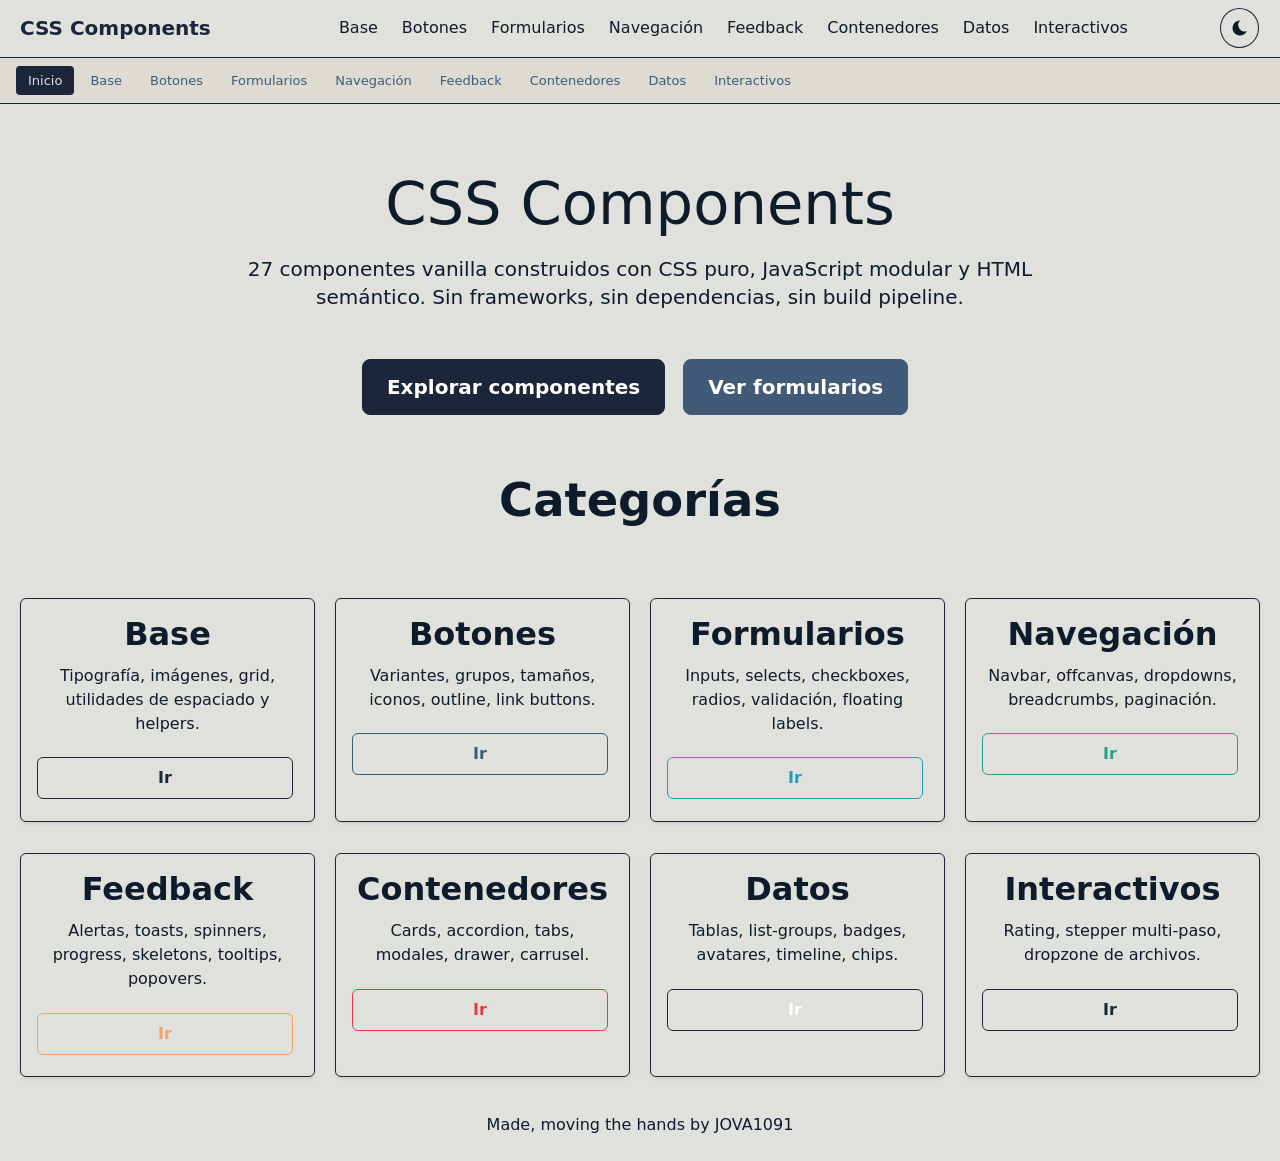
==== commit 587d30a4: "feat: reestructuración completa — showcase por páginas, utilidades, inyección de nav/footer Arquitec" ====
--- a/index.html
+++ b/index.html
@@ -1,2684 +1,113 @@
 <!DOCTYPE html>
 <html lang="es">
-
 <head>
   <meta charset="UTF-8">
   <meta name="viewport" content="width=device-width, initial-scale=1.0">
-  <title>CSS Components</title>
+  <title>CSS Components — Librería de Componentes</title>
   <link rel="icon" type="image/svg+xml" href="/favicon.svg">
-  <link rel="stylesheet" href="/assets/css/master.css">
+  <link rel="stylesheet" href="/assets/css/pages/index.css">
 </head>
-
 <body>
-  <!-- Accessibility: Skip to main content -->
   <a href="#main" class="skip-link">Saltar al contenido principal</a>
-
-  <nav class="navbar navbar-sticky">
-    <div class="container-full">
-      <a class="navbar-brand" href="#">CSS Components</a>
-
-      <button class="navbar-toggler" type="button" aria-controls="navbar-menu" aria-expanded="false"
-        aria-label="Toggle navigation">
-        <span class="navbar-toggler-icon"></span>
-      </button>
-
-      <div class="navbar-collapse" id="navbar-menu" hidden>
-        <!-- Close Button (Mobile Only) -->
-        <button type="button" class="btn-close" aria-label="Close navigation"></button>
-
-        <ul class="navbar-nav navbar-nav-center">
-          <li><a class="nav-link" href="#buttons">Buttons</a></li>
-          <li><a class="nav-link" href="#forms">Forms</a></li>
-          <li><a class="nav-link" href="#cards">Cards</a></li>
-          <!-- Dropdown in Navbar -->
-          <li class="nav-item dropdown">
-            <a class="nav-link dropdown-toggle" href="#" role="button" aria-haspopup="true"
-              aria-expanded="false">Más</a>
-            <ul class="dropdown-menu">
-              <li>
-                <h6 class="dropdown-header">Componentes</h6>
-              </li>
-              <li><a class="dropdown-item" href="#alerts">Alertas</a></li>
-              <li><a class="dropdown-item" href="#avatars">Avatares</a></li>
-              <li><a class="dropdown-item" href="#badges">Badges</a></li>
-              <li>
-                <hr class="dropdown-divider">
-              </li>
-              <li><a class="dropdown-item" href="#drawers">Drawer</a></li>
-              <li><a class="dropdown-item" href="#chips-demo">Chips</a></li>
-              <li><a class="dropdown-item" href="#rating-demo">Rating</a></li>
-              <li><a class="dropdown-item" href="#stepper-demo">Stepper</a></li>
-              <li><a class="dropdown-item" href="#timeline-demo">Timeline</a></li>
-              <li><a class="dropdown-item" href="#dropdowns">Dropdowns</a></li>
-              <li><a class="dropdown-item" href="#tabs">Pestañas</a></li>
-              <li><a class="dropdown-item" href="#modals">Modales</a></li>
-              <li><a class="dropdown-item" href="#tables">Tablas</a></li>
-            </ul>
-          </li>
-        </ul>
-        <div class="d-flex align-items-center">
-          <!-- Theme Toggler (Premium) -->
-          <button id="theme-toggle" class="btn btn-secondary btn-sm" aria-label="Cambiar tema (Claro / Oscuro)">
-            <!-- Icono Luna (Moon) para Tema Claro -->
-            <svg class="moon-icon" viewBox="0 0 24 24" xmlns="http://www.w3.org/2000/svg">
-              <path d="M12 3c.132 0 .263 0 .393.007a7.5 7.5 0 0 0 7.92 12.446A9 9 0 1 1 12 3z" />
-            </svg>
-            <!-- Icono Sol (Sun) para Tema Oscuro -->
-            <svg class="sun-icon" viewBox="0 0 24 24" xmlns="http://www.w3.org/2000/svg">
-              <path
-                d="M12 7a5 5 0 1 0 0 10 5 5 0 0 0 0-10zm0-5a1 1 0 0 1 1 1v2a1 1 0 0 1-2 0V3a1 1 0 0 1 1-1zm0 16a1 1 0 0 1 1 1v2a1 1 0 0 1-2 0v-2a1 1 0 0 1 1-1zM5.636 4.222a1 1 0 0 1 1.414 0l1.414 1.414a1 1 0 1 1-1.414 1.414L5.636 5.636a1 1 0 0 1 0-1.414zm11.314 11.314a1 1 0 0 1 1.414 0l1.414 1.414a1 1 0 0 1-1.414 1.414l-1.414-1.414a1 1 0 0 1 0-1.414zM2 12a1 1 0 0 1 1-1h2a1 1 0 0 1 0 2H3a1 1 0 0 1-1-1zm16 0a1 1 0 0 1 1-1h2a1 1 0 0 1 0 2h-2a1 1 0 0 1-1-1zM5.636 19.778a1 1 0 0 1 0-1.414l1.414-1.414a1 1 0 1 1 1.414 1.414l-1.414 1.414a1 1 0 0 1-1.414 0zm11.314-11.314a1 1 0 0 1 0-1.414l1.414-1.414a1 1 0 0 1 1.414 1.414l-1.414 1.414a1 1 0 0 1-1.414 0z" />
-            </svg>
-          </button>
+  <main id="main">
+    <section class="container">
+      <div class="row hero-section">
+        <div class="col-8 offset-2 text-center">
+          <h1 class="display-3">CSS Components</h1>
+          <p class="lead">27 componentes vanilla construidos con CSS puro, JavaScript modular y HTML semántico. Sin frameworks, sin dependencias, sin build pipeline.</p>
+          <div class="d-flex justify-content-center mt-5 gap-2">
+            <a href="/components/buttons.html" class="btn btn-lg">Explorar componentes</a>
+            <a href="/components/forms.html" class="btn btn-secondary btn-lg">Ver formularios</a>
+          </div>
         </div>
       </div>
+    </section>
 
-      <!-- Backdrop Overlay -->
-      <div class="navbar-backdrop"></div>
-    </div>
-  </nav>
-  <main id="main">
-    <div class="container-full">
-      <section class="row">
-        <article class="col-6">
-          <h1>Heading 1</h1>
-          <p>This is a paragraph of text. It demonstrates the base font styles, size, and line height. You can also
-            include <a href="#">links</a> within your text, and they will be styled appropriately.</p>
-          <h2>Heading 2</h2>
-          <p>Lorem ipsum dolor sit amet, consectetur adipisicing elit. Alias dolorem eveniet quibusdam consequatur harum
-            blanditiis tempora impedit dolores nesciunt facere.</p>
-        </article>
-        <article class="col-6">
-          <h3>Heading 3</h3>
-          <p>This section shows how lists are styled. They have consistent padding and margin.</p>
-          <ul>
-            <li>Unordered list item 1.</li>
-            <li>Unordered list item 2.
-              <ul>
-                <li>Nested item.
-                  <ul>
-                    <li>Deeper nested item.</li>
-                  </ul>
-                </li>
-              </ul>
-            </li>
-          </ul>
-        </article>
-      </section>
-      <section class="row">
-        <article class="col-12">
-          <h4>Inline Text Elements</h4>
-          <p>
-            This paragraph includes <b>bold text (b)</b> and <strong>strong text (strong)</strong>. You can also have
-            <i>italic text (i)</i> or <em>emphasized text (em)</em>. For smaller text, use the <small>small</small> tag.
-            If you need to <mark>highlight</mark> something, the mark tag is perfect. This is <u>underlined text
-              (u)</u> and this is <s>strikethrough text (s)</s>. Finally, here is some inline <code>code</code>, a
-            keyboard
-            shortcut <kbd>Ctrl+C</kbd>, and some <samp>sample output</samp>.
-          </p>
-        </article>
-      </section>
-    </div>
     <section class="container">
-      <article class="row">
+      <div class="row">
         <div class="col-12">
-          <h2>All Heading Levels</h2>
-          <h1>Heading 1</h1>
-          <h2>Heading 2</h2>
-          <h3>Heading 3</h3>
-          <h4>Heading 4</h4>
-          <h5>Heading 5</h5>
-          <h6>Heading 6</h6>
-          <hr>
-          <h2>Display Headings</h2>
-          <p>For creating extra-large, high-impact titles. Below, <code>.display-1</code> has a custom padding and
-            border applied as an example of specific customization.</p>
-          <h1 class="display-1">Display 1</h1>
-          <h1 class="display-2">Display 2</h1>
-          <h1 class="display-3">Display 3</h1>
-          <h1 class="display-4">Display 4</h1>
-          <hr>
-          <h2>Text Utilities</h2>
-          <p class="lead">This is a lead paragraph. It's perfect for making an introduction or summary stand out with a
-            larger font size and lighter weight.</p>
-          <p>This is a regular paragraph for comparison. Below is an example of meta text, ideal for dates, authors, or
-            other secondary information.</p>
-          <p class="meta">Published on October 26, 2023 by JOVA1091.</p>
-          <div class="bg-light p-3 rounded mt-2">
-            <h6 class="text-uppercase text-center text-muted">Demostración de Utilidades de Texto Situacionales</h6>
-            <p class="text-center mt-2">Este texto está centrado usando <code>.text-center</code>.</p>
-            <p class="text-uppercase text-center mt-1">Este texto está en mayúsculas y centrado usando
-              <code>.text-uppercase</code> y <code>.text-center</code>.</p>
-            <div class="row justify-content-center mt-2">
-              <div class="col-6 text-center">
-                <p class="text-truncate text-muted"
-                  title="Este es un texto muy largo diseñado para demostrar cómo la clase .text-truncate lo corta con puntos suspensivos en una sola línea.">
-                  Texto truncado: Este es un texto muy largo diseñado para demostrar cómo la clase .text-truncate lo
-                  corta con puntos suspensivos en una sola línea.
-                </p>
-              </div>
-            </div>
-          </div>
-          <hr>
-          <h2>Block-level & Special Text</h2>
-          <blockquote>
-            <p>This is a blockquote. It is used for citing content from another source. It has a distinctive style to
-              set it apart from regular paragraphs.</p>
-            <footer>Someone famous in <cite>Source Title</cite></footer>
-          </blockquote>
-          <p>This is a definition list:</p>
-          <dl>
-            <dt>Definition Term</dt>
-            <dd>This is the definition for the term. It is indented and provides more detail.</dd>
-            <dt>Another Term</dt>
-            <dd>And its corresponding definition.</dd>
-          </dl>
-          <p>This is an ordered list:</p>
-          <ol>
-            <li>First level item 1</li>
-            <li>First level item 2
-              <ol>
-                <li>Second level item 1</li>
-                <li>Second level item 2
-                  <ol>
-                    <li>Deeper second level item</li>
-                  </ol>
-                </li>
-              </ol>
-            </li>
-            <li>First level item 3</li>
-          </ol>
-          <p>And here is an example of a pre-formatted code block, perfect for showing multiple lines of code:</p>
-          <pre tabindex="0">
-            <code>
-body {
-  font-family: var(--base-font-family);
-  color: #333;
-}
-            </code>
-          </pre>
+          <h2 class="text-center mb-4">Categorías</h2>
         </div>
-      </article>
-    </section>
-    <div class="container">
-      <div class="row">
-        <div class="col-1">Lorem ipsum dolor, sit amet consectetur adipisicing elit. Enim mollitia dignissimos aliquam
-          officiis dolorem eaque accusantium ipsum fuga in velit? Omnis impedit eaque doloribus delectus nulla, ipsam
-          facilis dolores architecto?</div>
-        <div class="col-1">Lorem ipsum dolor, sit amet consectetur adipisicing elit. Enim mollitia dignissimos aliquam
-          officiis dolorem eaque accusantium ipsum fuga in velit? Omnis impedit eaque doloribus delectus nulla, ipsam
-          facilis dolores architecto?</div>
-        <div class="col-1">Lorem ipsum dolor, sit amet consectetur adipisicing elit. Enim mollitia dignissimos aliquam
-          officiis dolorem eaque accusantium ipsum fuga in velit? Omnis impedit eaque doloribus delectus nulla, ipsam
-          facilis dolores architecto?</div>
-        <div class="col-1">Lorem ipsum dolor, sit amet consectetur adipisicing elit. Enim mollitia dignissimos aliquam
-          officiis dolorem eaque accusantium ipsum fuga in velit? Omnis impedit eaque doloribus delectus nulla, ipsam
-          facilis dolores architecto?</div>
-        <div class="col-1">Lorem ipsum dolor, sit amet consectetur adipisicing elit. Enim mollitia dignissimos aliquam
-          officiis dolorem eaque accusantium ipsum fuga in velit? Omnis impedit eaque doloribus delectus nulla, ipsam
-          facilis dolores architecto?</div>
-        <div class="col-1">Lorem ipsum dolor, sit amet consectetur adipisicing elit. Enim mollitia dignissimos aliquam
-          officiis dolorem eaque accusantium ipsum fuga in velit? Omnis impedit eaque doloribus delectus nulla, ipsam
-          facilis dolores architecto?</div>
-        <div class="col-1">Lorem ipsum dolor, sit amet consectetur adipisicing elit. Enim mollitia dignissimos aliquam
-          officiis dolorem eaque accusantium ipsum fuga in velit? Omnis impedit eaque doloribus delectus nulla, ipsam
-          facilis dolores architecto?</div>
-        <div class="col-1">Lorem ipsum dolor, sit amet consectetur adipisicing elit. Enim mollitia dignissimos aliquam
-          officiis dolorem eaque accusantium ipsum fuga in velit? Omnis impedit eaque doloribus delectus nulla, ipsam
-          facilis dolores architecto?</div>
-        <div class="col-1">Lorem ipsum dolor, sit amet consectetur adipisicing elit. Enim mollitia dignissimos aliquam
-          officiis dolorem eaque accusantium ipsum fuga in velit? Omnis impedit eaque doloribus delectus nulla, ipsam
-          facilis dolores architecto?</div>
-        <div class="col-1">Lorem ipsum dolor, sit amet consectetur adipisicing elit. Enim mollitia dignissimos aliquam
-          officiis dolorem eaque accusantium ipsum fuga in velit? Omnis impedit eaque doloribus delectus nulla, ipsam
-          facilis dolores architecto?</div>
-        <div class="col-1">Lorem ipsum dolor, sit amet consectetur adipisicing elit. Enim mollitia dignissimos aliquam
-          officiis dolorem eaque accusantium ipsum fuga in velit? Omnis impedit eaque doloribus delectus nulla, ipsam
-          facilis dolores architecto?</div>
-        <div class="col-1">Lorem ipsum dolor, sit amet consectetur adipisicing elit. Enim mollitia dignissimos aliquam
-          officiis dolorem eaque accusantium ipsum fuga in velit? Omnis impedit eaque doloribus delectus nulla, ipsam
-          facilis dolores architecto?</div>
-      </div>
-      <div class="row">
-        <div class="col-2">Lorem ipsum dolor sit amet consectetur adipisicing elit. Architecto, et alias ut
-          exercitationem
-          nesciunt possimus autem saepe ea, amet eligendi fugiat obcaecati quam at id iste ipsam adipisci doloribus
-          earum.
-        </div>
-        <div class="col-2">Lorem ipsum dolor sit amet consectetur adipisicing elit. Architecto, et alias ut
-          exercitationem
-          nesciunt possimus autem saepe ea, amet eligendi fugiat obcaecati quam at id iste ipsam adipisci doloribus
-          earum.
-        </div>
-        <div class="col-2">Lorem ipsum dolor sit amet consectetur adipisicing elit. Architecto, et alias ut
-          exercitationem
-          nesciunt possimus autem saepe ea, amet eligendi fugiat obcaecati quam at id iste ipsam adipisci doloribus
-          earum.
-        </div>
-        <div class="col-2">Lorem ipsum dolor sit amet consectetur adipisicing elit. Architecto, et alias ut
-          exercitationem
-          nesciunt possimus autem saepe ea, amet eligendi fugiat obcaecati quam at id iste ipsam adipisci doloribus
-          earum.
-        </div>
-        <div class="col-2">Lorem ipsum dolor sit amet consectetur adipisicing elit. Architecto, et alias ut
-          exercitationem
-          nesciunt possimus autem saepe ea, amet eligendi fugiat obcaecati quam at id iste ipsam adipisci doloribus
-          earum.
-        </div>
-        <div class="col-2">Lorem ipsum dolor sit amet consectetur adipisicing elit. Architecto, et alias ut
-          exercitationem
-          nesciunt possimus autem saepe ea, amet eligendi fugiat obcaecati quam at id iste ipsam adipisci doloribus
-          earum.
-        </div>
-      </div>
-      <div class="row">
-        <div class="col-3">Lorem ipsum dolor sit amet consectetur adipisicing elit. Architecto, et alias ut
-          exercitationem
-          nesciunt possimus autem saepe ea, amet eligendi fugiat obcaecati quam at id iste ipsam adipisci doloribus
-          earum.
-        </div>
-        <div class="col-3">Lorem ipsum dolor sit amet consectetur adipisicing elit. Architecto, et alias ut
-          exercitationem
-          nesciunt possimus autem saepe ea, amet eligendi fugiat obcaecati quam at id iste ipsam adipisci doloribus
-          earum.
-        </div>
-        <div class="col-3">Lorem ipsum dolor sit amet consectetur adipisicing elit. Architecto, et alias ut
-          exercitationem
-          nesciunt possimus autem saepe ea, amet eligendi fugiat obcaecati quam at id iste ipsam adipisci doloribus
-          earum.
-        </div>
-        <div class="col-3">Lorem ipsum dolor sit amet consectetur adipisicing elit. Architecto, et alias ut
-          exercitationem
-          nesciunt possimus autem saepe ea, amet eligendi fugiat obcaecati quam at id iste ipsam adipisci doloribus
-          earum.
-        </div>
-      </div>
-      <div class="row">
-        <div class="col-4">Lorem ipsum dolor sit amet consectetur adipisicing elit. Architecto, et alias ut
-          exercitationem
-          nesciunt possimus autem saepe ea, amet eligendi fugiat obcaecati quam at id iste ipsam adipisci doloribus
-          earum.
-        </div>
-        <div class="col-4">Lorem ipsum dolor sit amet consectetur adipisicing elit. Architecto, et alias ut
-          exercitationem
-          nesciunt possimus autem saepe ea, amet eligendi fugiat obcaecati quam at id iste ipsam adipisci doloribus
-          earum.
-        </div>
-        <div class="col-4">Lorem ipsum dolor sit amet consectetur adipisicing elit. Architecto, et alias ut
-          exercitationem
-          nesciunt possimus autem saepe ea, amet eligendi fugiat obcaecati quam at id iste ipsam adipisci doloribus
-          earum.
-        </div>
-      </div>
-      <div class="row">
-        <div class="col-5">Lorem ipsum dolor sit amet consectetur adipisicing elit. Architecto, et alias ut
-          exercitationem
-          nesciunt possimus autem saepe ea, amet eligendi fugiat obcaecati quam at id iste ipsam adipisci doloribus
-          earum.
-        </div>
-        <div class="col-7">Lorem ipsum dolor sit amet consectetur adipisicing elit. Architecto, et alias ut
-          exercitationem
-          nesciunt possimus autem saepe ea, amet eligendi fugiat obcaecati quam at id iste ipsam adipisci doloribus
-          earum.
-        </div>
-      </div>
-      <div class="row">
-        <div class="col-6">Lorem ipsum dolor sit amet consectetur adipisicing elit. Architecto, et alias ut
-          exercitationem
-          nesciunt possimus autem saepe ea, amet eligendi fugiat obcaecati quam at id iste ipsam adipisci doloribus
-          earum.
-        </div>
-        <div class="col-6">Lorem ipsum dolor sit amet consectetur adipisicing elit. Architecto, et alias ut
-          exercitationem
-          nesciunt possimus autem saepe ea, amet eligendi fugiat obcaecati quam at id iste ipsam adipisci doloribus
-          earum.
-        </div>
-      </div>
-      <div class="row">
-        <div class="col-7">Lorem ipsum dolor sit amet consectetur adipisicing elit. Architecto, et alias ut
-          exercitationem
-          nesciunt possimus autem saepe ea, amet eligendi fugiat obcaecati quam at id iste ipsam adipisci doloribus
-          earum.
-        </div>
-        <div class="col-5">Lorem ipsum dolor sit amet consectetur adipisicing elit. Architecto, et alias ut
-          exercitationem
-          nesciunt possimus autem saepe ea, amet eligendi fugiat obcaecati quam at id iste ipsam adipisci doloribus
-          earum.
-        </div>
-      </div>
-      <div class="row">
-        <div class="col-8">Lorem ipsum dolor sit amet consectetur adipisicing elit. Architecto, et alias ut
-          exercitationem
-          nesciunt possimus autem saepe ea, amet eligendi fugiat obcaecati quam at id iste ipsam adipisci doloribus
-          earum.
-        </div>
-        <div class="col-4">Lorem ipsum dolor sit amet consectetur adipisicing elit. Architecto, et alias ut
-          exercitationem
-          nesciunt possimus autem saepe ea, amet eligendi fugiat obcaecati quam at id iste ipsam adipisci doloribus
-          earum.
-        </div>
-      </div>
-      <div class="row">
-        <div class="col-9">Lorem ipsum dolor sit amet consectetur adipisicing elit. Architecto, et alias ut
-          exercitationem
-          nesciunt possimus autem saepe ea, amet eligendi fugiat obcaecati quam at id iste ipsam adipisci doloribus
-          earum.
-        </div>
-        <div class="col-3">Lorem ipsum dolor sit amet consectetur adipisicing elit. Architecto, et alias ut
-          exercitationem
-          nesciunt possimus autem saepe ea, amet eligendi fugiat obcaecati quam at id iste ipsam adipisci doloribus
-          earum.
-        </div>
-      </div>
-      <div class="row">
-        <div class="col-10">Lorem ipsum dolor sit amet consectetur adipisicing elit. Architecto, et alias ut
-          exercitationem nesciunt possimus autem saepe ea, amet eligendi fugiat obcaecati quam at id iste ipsam
-          adipisci
-          doloribus earum.
-        </div>
-        <div class="col-2">Lorem ipsum dolor sit amet consectetur adipisicing elit. Architecto, et alias ut
-          exercitationem
-          nesciunt possimus autem saepe ea, amet eligendi fugiat obcaecati quam at id iste ipsam adipisci doloribus
-          earum.
-        </div>
-      </div>
-      <div class="row">
-        <div class="col-11">Lorem ipsum dolor sit amet consectetur adipisicing elit. Architecto, et alias ut
-          exercitationem nesciunt possimus autem saepe ea, amet eligendi fugiat obcaecati quam at id iste ipsam
-          adipisci
-          doloribus earum.
-        </div>
-        <div class="col-1">Lorem ipsum dolor sit amet consectetur adipisicing elit. Architecto, et alias ut
-          exercitationem
-          nesciunt possimus autem saepe ea, amet eligendi fugiat obcaecati quam at id iste ipsam adipisci doloribus
-          earum.
-        </div>
-      </div>
-      <div class="row">
-        <div class="col-12">Lorem ipsum dolor sit amet consectetur adipisicing elit. Architecto, et alias ut
-          exercitationem nesciunt possimus autem saepe ea, amet eligendi fugiat obcaecati quam at id iste ipsam
-          adipisci
-          doloribus earum. Lorem ipsum dolor sit amet consectetur adipisicing elit. Architecto, et alias ut
-          exercitationem nesciunt possimus autem saepe ea, amet eligendi fugiat obcaecati quam at id iste ipsam
-          adipisci
-          doloribus earum. Lorem ipsum dolor sit amet consectetur adipisicing elit. Architecto, et alias ut
-          exercitationem nesciunt possimus autem saepe ea, amet eligendi fugiat obcaecati quam at id iste ipsam
-          adipisci
-          doloribus earum.
-        </div>
-      </div>
-      <div class="row">
-        <div class="col-8 offset-2">Lorem ipsum dolor sit amet consectetur adipisicing elit. Architecto, et alias ut
-          exercitationem nesciunt possimus autem saepe ea, amet eligendi fugiat obcaecati quam at id iste ipsam
-          adipisci
-          doloribus earum. Lorem ipsum dolor sit amet consectetur adipisicing elit. Architecto, et alias ut
-          exercitationem nesciunt possimus autem saepe ea, amet eligendi fugiat obcaecati quam at id iste ipsam
-          adipisci
-          doloribus earum. Lorem ipsum dolor sit amet consectetur adipisicing elit. Architecto, et alias ut
-          exercitationem nesciunt possimus autem saepe ea, amet eligendi fugiat obcaecati quam at id iste ipsam
-          adipisci
-          doloribus earum.
-        </div>
-      </div>
-    </div>
-
-    <section id="buttons" class="container">
-      <article class="row">
-        <div class="col-12">
-          <h4>Button Variants</h4>
-          <p>Solid buttons:</p>
-          <div class="button-showcase">
-            <button class="btn">Primary</button>
-            <button class="btn btn-secondary">Secondary</button>
-            <button class="btn btn-success">Success</button>
-            <button class="btn btn-danger">Danger</button>
-            <button class="btn btn-warning">Warning</button>
-            <button class="btn btn-info">Info</button>
-          </div>
-          <p class="mt-3">Outline buttons:</p>
-          <div class="button-showcase">
-            <button class="btn btn-outline-primary">Outline Primary</button>
-            <button class="btn btn-outline-secondary">Outline Secondary</button>
-            <button class="btn btn-outline-success">Outline Success</button>
-            <button class="btn btn-outline-danger">Outline Danger</button>
-            <button class="btn btn-outline-warning">Outline Warning</button>
-            <button class="btn btn-outline-info">Outline Info</button>
-          </div>
-          <hr class="my-4">
-          <h4>Button Sizes</h4>
-          <div class="button-showcase align-items-center">
-            <button class="btn btn-primary btn-lg">Large button</button>
-            <button class="btn btn-secondary">Default button</button>
-            <button class="btn btn-success btn-sm">Small button</button>
-          </div>
-          <hr class="my-4">
-          <h4>Block Button</h4>
-          <div class="row">
-            <div class="col-6">
-              <button class="btn btn-primary btn-block">Block level button</button>
-            </div>
-          </div>
-          <hr class="my-4">
-          <h4>Disabled State</h4>
-          <div class="button-showcase">
-            <button class="btn btn-lg btn-primary" disabled>Disabled button</button>
-            <a href="#" class="btn btn-secondary disabled" role="button" aria-disabled="true">Disabled link</a>
-          </div>
-          <hr class="my-4">
-          <h4>With icon</h4>
-          <div class="button-showcase">
-            <button class="btn btn-icon">
-              <svg xmlns="http://www.w3.org/2000/svg" viewBox="0 0 16 16" fill="currentColor">
-                <path d="M8 15A7 7 0 1 1 8 1a7 7 0 0 1 0 14Zm0-2A5 5 0 1 0 8 3a5 5 0 0 0 0 10Z" />
-              </svg>
-              Icon Left
-            </button>
-            <button class="btn btn-secondary btn-icon">
-              Icon Right
-              <svg xmlns="http://www.w3.org/2000/svg" viewBox="0 0 16 16" fill="currentColor">
-                <path d="M8 15A7 7 0 1 1 8 1a7 7 0 0 1 0 14Zm0-2A5 5 0 1 0 8 3a5 5 0 0 0 0 10Z" />
-              </svg>
-            </button>
-          </div>
-          <hr class="my-4">
-          <h4>Link Buttons</h4>
-          <p>Link buttons are designed to look like hyperlinks but behave like buttons. They support sizing and disabled
-            states.</p>
-          <div class="button-showcase align-items-center">
-            <button class="btn btn-link btn-lg">Large link</button>
-            <button class="btn btn-link">Default link</button>
-            <button class="btn btn-link btn-sm">Small link</button>
-            <button class="btn btn-link" disabled>Disabled link</button>
-            <button class="btn btn-link btn-icon btn-sm">
-              <svg xmlns="http://www.w3.org/2000/svg" viewBox="0 0 16 16" fill="currentColor">
-                <path fill-rule="evenodd"
-                  d="M8.22 2.53a.75.75 0 0 1 1.06 0l4.25 4.25a.75.75 0 0 1 0 1.06l-4.25 4.25a.75.75 0 0 1-1.06-1.06L11.94 8 8.22 4.28a.75.75 0 0 1 0-1.06Z"
-                  clip-rule="evenodd" />
-                <path fill-rule="evenodd"
-                  d="M3.22 2.53a.75.75 0 0 1 1.06 0l4.25 4.25a.75.75 0 0 1 0 1.06l-4.25 4.25a.75.75 0 0 1-1.06-1.06L6.94 8 3.22 4.28a.75.75 0 0 1 0-1.06Z"
-                  clip-rule="evenodd" />
-              </svg>
-              Small link with Icon
-            </button>
-          </div>
-          <hr class="my-4">
-          <h4>Button Group</h4>
-          <p>Horizontal group:</p>
-          <div class="button-showcase">
-            <fieldset class="btn-group" role="group" aria-label="Horizontal button group">
-              <button type="button" class="btn btn-primary">Left</button>
-              <button type="button" class="btn btn-primary">Middle</button>
-              <button type="button" class="btn btn-primary">Right</button>
-            </fieldset>
-            <fieldset class="btn-group" role="group" aria-label="Horizontal outlined button group">
-              <button type="button" class="btn btn-outline-secondary">Left</button>
-              <button type="button" class="btn btn-outline-secondary">Middle</button>
-              <button type="button" class="btn btn-outline-secondary">Right</button>
-            </fieldset>
-          </div>
-          <p class="mt-3">Horizontal group with <code>.btn-block</code> (buttons will stretch to fill the width):</p>
-          <fieldset class="btn-group btn-block" role="group" aria-label="Horizontal block button group">
-            <button type="button" class="btn btn-success">Left</button>
-            <button type="button" class="btn btn-success">Middle</button>
-            <button type="button" class="btn btn-success">Right</button>
-          </fieldset>
-          <p class="mt-3">Button group sizing (applies to horizontal and vertical groups):</p>
-          <div class="button-showcase align-items-flex-start">
-            <fieldset class="btn-group btn-group-lg" role="group" aria-label="Large button group">
-              <button type="button" class="btn btn-outline-primary">Large</button>
-              <button type="button" class="btn btn-outline-primary">Large</button>
-            </fieldset>
-            <fieldset class="btn-group" role="group" aria-label="Default button group">
-              <button type="button" class="btn btn-outline-primary">Default</button>
-              <button type="button" class="btn btn-outline-primary">Default</button>
-            </fieldset>
-            <fieldset class="btn-group btn-group-sm" role="group" aria-label="Small button group">
-              <button type="button" class="btn btn-outline-primary">Small</button>
-              <button type="button" class="btn btn-outline-primary">Small</button>
-            </fieldset>
-            <fieldset class="btn-group btn-group-vertical btn-group-lg" role="group"
-              aria-label="Large vertical button group">
-              <button type="button" class="btn btn-info">Large</button>
-              <button type="button" class="btn btn-info">Large</button>
-            </fieldset>
-          </div>
-          <div class="row mt-4">
-            <div class="col-12">
-              <p>Vertical group (default inline behavior):</p>
-              <fieldset class="btn-group btn-group-vertical" role="group" aria-label="Vertical button group">
-                <button type="button" class="btn btn-danger">Top</button>
-                <button type="button" class="btn btn-danger">Middle</button>
-                <button type="button" class="btn btn-danger">Bottom</button>
-              </fieldset>
-            </div>
-            <div class="col-12 mt-3">
-              <p>Vertical group with <code>.btn-block</code>:</p>
-              <fieldset class="btn-group btn-group-vertical btn-block" role="group"
-                aria-label="Vertical block button group">
-                <button type="button" class="btn btn-danger">Top</button>
-                <button type="button" class="btn btn-danger">Middle</button>
-                <button type="button" class="btn btn-danger">Bottom</button>
-              </fieldset>
+        <div class="col-3 mb-4">
+          <div class="card">
+            <div class="card-body text-center">
+              <h4 class="card-title">Base</h4>
+              <p class="card-text">Tipografía, imágenes, grid, utilidades de espaciado y helpers.</p>
+              <a href="/components/base.html" class="btn btn-outline-primary">Ir</a>
             </div>
           </div>
         </div>
-      </article>
-    </section>
-    <section id="forms" class="container">
-      <article class="row">
-        <div class="col-12">
-          <hr class="my-5" />
-          <h2>Formularios</h2>
-          <p>
-            A continuación se muestra un formulario básico que utiliza las clases
-            <code>.form-label</code>, <code>.form-control</code>, y <code>.form-text</code>.
-          </p>
-        </div>
-        <div class="col-8 offset-2">
-          <form>
-            <div class="mb-4">
-              <label for="exampleInputEmail1" class="form-label">Correo Electrónico</label>
-              <input type="email" class="form-control" id="exampleInputEmail1" placeholder="nombre@ejemplo.com" />
-              <div class="form-text">Nunca compartiremos tu correo con nadie más.</div>
-            </div>
-            <div class="mb-4">
-              <label for="exampleInputPassword1" class="form-label">Contraseña</label>
-              <input type="password" class="form-control" id="exampleInputPassword1" placeholder="Contraseña" />
-            </div>
-            <div class="mb-4">
-              <label for="exampleTextarea" class="form-label">Comentarios</label>
-              <textarea class="form-control" id="exampleTextarea" rows="3"></textarea>
-            </div>
-            <div class="mb-4">
-              <label for="exampleSelect" class="form-label">Selecciona una opción</label>
-              <select class="form-control" id="exampleSelect">
-                <option selected>Abrir este menú de selección</option>
-                <option value="1">Opción 1</option>
-                <option value="2">Opción 2</option>
-                <option value="3">Opción 3</option>
-              </select>
-            </div>
-            <div class="mb-4">
-              <label for="formFile" class="form-label">Input de Archivo</label>
-              <input class="form-control" type="file" id="formFile" />
-            </div>
-            <div class="mb-4">
-              <label for="formFileSecondary" class="form-label">Input de Archivo (Estilo Secundario)</label>
-              <input class="form-control btn-secondary" type="file" id="formFileSecondary" />
-            </div>
-            <div class="mb-4">
-              <p class="form-label mb-2">Opciones de Checkbox</p>
-              <div class="form-check">
-                <input class="form-check-input" type="checkbox" value="" id="flexCheckDefault" />
-                <label class="form-check-label" for="flexCheckDefault"> Checkbox por defecto </label>
-              </div>
-              <div class="form-check">
-                <input class="form-check-input" type="checkbox" value="" id="flexCheckChecked" checked />
-                <label class="form-check-label" for="flexCheckChecked"> Checkbox marcado </label>
-              </div>
-            </div>
-            <div class="mb-4">
-              <p class="form-label mb-2">Opciones de Radio</p>
-              <div class="form-check">
-                <input class="form-check-input" type="radio" name="flexRadioDefault" id="flexRadioDefault1" />
-                <label class="form-check-label" for="flexRadioDefault1"> Opción de radio 1 </label>
-              </div>
-              <div class="form-check">
-                <input class="form-check-input" type="radio" name="flexRadioDefault" id="flexRadioDefault2" checked />
-                <label class="form-check-label" for="flexRadioDefault2"> Opción de radio 2 (marcada) </label>
-              </div>
-            </div>
-            <button type="submit" class="btn">Enviar</button>
-            <button type="reset" class="btn btn-secondary">Limpiar</button>
-          </form>
-        </div>
-      </article>
-      <article class="row">
-        <div class="col-12">
-          <hr class="my-5" />
-          <h2>Estados de Formularios</h2>
-          <p>
-            Ejemplos de campos de formulario en estados <code>readonly</code> y <code>disabled</code>.
-          </p>
-        </div>
-        <div class="col-8 offset-2">
-          <form>
-            <div class="mb-4">
-              <label for="readonlyInput" class="form-label">Campo de solo lectura (Readonly)</label>
-              <input type="text" class="form-control" id="readonlyInput" placeholder="Este campo no se puede editar"
-                value="Valor de solo lectura" readonly />
-            </div>
-            <div class="mb-4">
-              <label for="disabledInput" class="form-label">Campo de texto deshabilitado (Disabled)</label>
-              <input type="text" class="form-control" id="disabledInput" placeholder="Campo deshabilitado" disabled />
-            </div>
-            <div class="mb-4">
-              <label for="disabledSelect" class="form-label">Select deshabilitado</label>
-              <select id="disabledSelect" class="form-control" disabled>
-                <option>Opción deshabilitada</option>
-              </select>
-            </div>
-            <div class="mb-4">
-              <div class="form-check">
-                <input class="form-check-input" type="checkbox" id="disabledCheckbox" disabled />
-                <label class="form-check-label" for="disabledCheckbox"> Checkbox deshabilitado </label>
-              </div>
-              <div class="form-check">
-                <input class="form-check-input" type="radio" id="disabledRadio" disabled />
-                <label class="form-check-label" for="disabledRadio"> Radio deshabilitado </label>
-              </div>
-            </div>
-          </form>
-        </div>
-      </article>
-      <article class="row">
-        <div class="col-12">
-          <hr class="my-5" />
-          <h2>Validación de Formularios</h2>
-          <p>
-            Añade las clases <code>.is-valid</code> o <code>.is-invalid</code> a los elementos del formulario para
-            mostrar su estado de validación.
-          </p>
-        </div>
-        <div class="col-8 offset-2">
-          <form>
-            <div class="mb-4">
-              <label for="validationValidInput" class="form-label">Campo Válido</label>
-              <input type="text" class="form-control is-valid" id="validationValidInput" value="¡Correcto!" required />
-              <div class="valid-feedback">¡Se ve bien!</div>
-            </div>
-            <div class="mb-4">
-              <label for="validationInvalidInput" class="form-label">Campo Inválido</label>
-              <input type="text" class="form-control is-invalid" id="validationInvalidInput" required />
-              <div class="invalid-feedback">Por favor, proporciona un valor válido.</div>
-            </div>
-            <div class="mb-4">
-              <label for="validationInvalidSelect" class="form-label">Select Inválido</label>
-              <select class="form-control is-invalid" id="validationInvalidSelect" required>
-                <option selected disabled value="">Elegir...</option>
-                <option>Opción 1</option>
-              </select>
-              <div class="invalid-feedback">Por favor, selecciona una opción válida.</div>
-            </div>
-            <div class="form-check is-invalid mb-4">
-              <input type="checkbox" class="form-check-input is-invalid" id="invalidCheck" required />
-              <label class="form-check-label" for="invalidCheck"> Acepta los términos y condiciones </label>
-              <div class="invalid-feedback">Debes aceptar antes de enviar.</div>
-            </div>
-            <div class="mb-4">
-              <label for="validationWarningInput" class="form-label">Campo con Advertencia</label>
-              <input type="text" class="form-control is-warning" id="validationWarningInput" value="Contraseña débil"
-                required />
-              <div class="warning-feedback">La contraseña debería tener más de 8 caracteres.</div>
-            </div>
-          </form>
-        </div>
-      </article>
-
-      <!-- Sección de Etiquetas Flotantes -->
-      <article class="row">
-        <div class="col-12">
-          <hr class="my-5" />
-          <h2>Etiquetas Flotantes (Floating Labels)</h2>
-          <p>
-            Crea formularios elegantes donde las etiquetas flotan suavemente hacia arriba al hacer foco o al escribir
-            contenido.
-          </p>
-        </div>
-        <div class="col-8 offset-2">
-          <form id="floating-labels-demo">
-            <div class="form-float">
-              <input type="text" class="form-control" id="floatName" placeholder=" " required />
-              <label for="floatName">Nombre completo</label>
-            </div>
-
-            <div class="form-float">
-              <input type="email" class="form-control" id="floatEmail" placeholder=" " required />
-              <label for="floatEmail">Dirección de correo electrónico</label>
-            </div>
-
-            <div class="form-float">
-              <textarea class="form-control" id="floatMessage" placeholder=" " rows="3" required></textarea>
-              <label for="floatMessage">Mensaje o comentarios</label>
-            </div>
-          </form>
-        </div>
-      </article>
-
-      <!-- Sección de Switches y Animación de Error -->
-      <article class="row">
-        <div class="col-12">
-          <hr class="my-5" />
-          <h2>Interruptores y Micro-interacciones</h2>
-          <p>
-            Interruptores (Switches) accesibles y responsivos, y botones interactivos para demostrar las animaciones de
-            validación (efecto de sacudida o shake).
-          </p>
-        </div>
-        <div class="col-8 offset-2">
-          <div class="mb-4">
-            <p class="form-label mb-2">Interruptores (Switches)</p>
-            <div class="form-check form-switch mb-2">
-              <input class="form-check-input" type="checkbox" role="switch" id="switchDefault" />
-              <label class="form-check-label" for="switchDefault">Interruptor por defecto</label>
-            </div>
-            <div class="form-check form-switch mb-2">
-              <input class="form-check-input" type="checkbox" role="switch" id="switchChecked" checked />
-              <label class="form-check-label" for="switchChecked">Interruptor activado</label>
-            </div>
-            <div class="form-check form-switch mb-2">
-              <input class="form-check-input" type="checkbox" role="switch" id="switchDisabled" disabled />
-              <label class="form-check-label" for="switchDisabled">Interruptor deshabilitado</label>
-            </div>
-          </div>
-
-          <div class="mb-4">
-            <p class="form-label mb-2">Demostración de sacudida ante error (Shake Animation)</p>
-            <div class="d-flex align-items-center gap-2" style="gap: 0.5rem;">
-              <input type="text" class="form-control" id="shakeDemoInput" style="max-width: 250px;"
-                placeholder="Haz clic en Probar ->" />
-              <button type="button" id="btn-trigger-shake" class="btn btn-danger">Probar Shake</button>
-            </div>
-            <div class="form-text">Al hacer clic, el campo se marca como inválido y se sacude para llamar la atención.
+        <div class="col-3 mb-4">
+          <div class="card">
+            <div class="card-body text-center">
+              <h4 class="card-title">Botones</h4>
+              <p class="card-text">Variantes, grupos, tamaños, iconos, outline, link buttons.</p>
+              <a href="/components/buttons.html" class="btn btn-outline-secondary">Ir</a>
             </div>
           </div>
         </div>
-      </article>
-    </section>
-    <section id="images" class="container">
-      <article class="row">
-        <div class="col-12">
-          <hr class="my-5" />
-          <h2>Imágenes y Figuras</h2>
-          <p>Estilos extendidos para la presentación de contenido visual.</p>
-        </div>
-      </article>
-      <div class="row align-items-flex-start">
-        <!-- Thumbnail Example -->
-        <div class="col-4">
-          <h4>Thumbnail</h4>
-          <img
-            src="data:image/svg+xml,%3csvg xmlns='http://www.w3.org/2000/svg' viewBox='0 0 200 200'%3e%3crect width='100%25' height='100%25' fill='%23e9ecef'/%3e%3ctext x='50%25' y='50%25' fill='%23778da9' dy='.3em' text-anchor='middle'%3e200x200%3c/text%3e%3c/svg%3e"
-            alt="Thumbnail example" class="img-thumbnail">
-        </div>
-
-        <!-- Avatar Example -->
-        <div class="col-4 text-center">
-          <h4>Avatar (.rounded-circle)</h4>
-          <img
-            src="data:image/svg+xml,%3csvg xmlns='http://www.w3.org/2000/svg' viewBox='0 0 150 150'%3e%3crect width='100%25' height='100%25' fill='%231b263b'/%3e%3ctext x='50%25' y='50%25' fill='%23fff' dy='.3em' text-anchor='middle' font-size='40'%3eJP%3c/text%3e%3c/svg%3e"
-            alt="Avatar example" class="rounded-circle mb-2" width="150" height="150">
-          <p class="meta">Perfil de Usuario</p>
-        </div>
-
-        <!-- Figure Example -->
-        <div class="col-4">
-          <h4>Figure & Caption</h4>
-          <figure>
-            <img
-              src="data:image/svg+xml,%3csvg xmlns='http://www.w3.org/2000/svg' viewBox='0 0 400 250'%3e%3crect width='100%25' height='100%25' fill='%23e9ecef'/%3e%3ctext x='50%25' y='50%25' fill='%23778da9' dy='.3em' text-anchor='middle'%3eImagen de Artículo%3c/text%3e%3c/svg%3e"
-              class="rounded" alt="Figura de ejemplo">
-            <figcaption>Figura 1: Ejemplo de una imagen con su descripción asociada usando la etiqueta figcaption.
-            </figcaption>
-          </figure>
-        </div>
-      </div>
-      <div class="row mt-4">
-        <div class="col-12">
-          <h4>Art Direction (&lt;picture&gt;)</h4>
-          <p>El elemento <code>picture</code> permite cambiar la imagen completamente según el dispositivo. Redimensiona
-            la ventana: verás una imagen roja vertical en móviles y azul panorámica en escritorio.</p>
-          <picture>
-            <!-- Mobile Image (Red Portrait) - Se muestra en pantallas menores a 768px -->
-            <source media="(max-width: 768px)"
-              srcset="data:image/svg+xml,%3csvg%20xmlns='http://www.w3.org/2000/svg'%20viewBox='0%200%20500%20500'%3e%3crect%20width='100%25'%20height='100%25'%20fill='%23e63946'/%3e%3ctext%20x='50%25'%20y='50%25'%20fill='%23fff'%20dy='.3em'%20text-anchor='middle'%20font-size='40'%3eMobile%20(Portrait)%3c/text%3e%3c/svg%3e">
-            <!-- Desktop Image (Blue Landscape) - Por defecto -->
-            <img
-              src="data:image/svg+xml,%3csvg%20xmlns='http://www.w3.org/2000/svg'%20viewBox='0%200%201000%20300'%3e%3crect%20width='100%25'%20height='100%25'%20fill='%23457b9d'/%3e%3ctext%20x='50%25'%20y='50%25'%20fill='%23fff'%20dy='.3em'%20text-anchor='middle'%20font-size='30'%3eDesktop%20(Landscape)%3c/text%3e%3c/svg%3e"
-              class="img-thumbnail" style="width: 100%;" alt="Ejemplo de Art Direction">
-          </picture>
-        </div>
-      </div>
-    </section>
-    <section id="cards" class="container">
-      <article class="row">
-        <div class="col-12">
-          <hr class="my-5" />
-          <h2>Cards</h2>
-          <p>Ejemplos del componente de tarjeta (Card) integrado con el sistema de diseño.</p>
-        </div>
-      </article>
-      <div class="row">
-        <!-- Basic Card -->
-        <div class="col-4">
+        <div class="col-3 mb-4">
           <div class="card">
-            <div class="card-body">
-              <h5 class="card-title d-flex justify-content-between align-items-center">
-                Título de Tarjeta
-                <span class="badge badge-primary">Nuevo</span>
-              </h5>
-              <h6 class="card-subtitle mb-2">Subtítulo</h6>
-              <p class="card-text">Ejemplo de texto rápido para construir sobre el título de la tarjeta y componer el
-                contenido.</p>
-              <div class="mt-auto">
-                <a href="#" class="card-link">Enlace 1</a>
-                <a href="#" class="card-link">Enlace 2</a>
-              </div>
+            <div class="card-body text-center">
+              <h4 class="card-title">Formularios</h4>
+              <p class="card-text">Inputs, selects, checkboxes, radios, validación, floating labels.</p>
+              <a href="/components/forms.html" class="btn btn-outline-info">Ir</a>
             </div>
           </div>
         </div>
-        <!-- Card with Image -->
-        <div class="col-4">
+        <div class="col-3 mb-4">
           <div class="card">
-            <svg class="card-img-top" width="100%" height="180" xmlns="http://www.w3.org/2000/svg" role="img"
-              aria-label="Placeholder" preserveAspectRatio="xMidYMid slice" focusable="false"
-              style="background-color: var(--color-surface-muted);">
-              <title>Placeholder</title><text x="50%" y="50%" fill="currentColor" dy=".3em"
-                text-anchor="middle">Imagen</text>
-            </svg>
-            <div class="card-body">
-              <h5 class="card-title">Tarjeta con Imagen</h5>
-              <p class="card-text">Un ejemplo de tarjeta que incluye una imagen en la parte superior.</p>
-              <button class="btn btn-primary mt-auto">Acción</button>
+            <div class="card-body text-center">
+              <h4 class="card-title">Navegación</h4>
+              <p class="card-text">Navbar, offcanvas, dropdowns, breadcrumbs, paginación.</p>
+              <a href="/components/navigation.html" class="btn btn-outline-success">Ir</a>
             </div>
           </div>
         </div>
-        <!-- Card with Header/Footer -->
-        <div class="col-4">
+        <div class="col-3 mb-4">
           <div class="card">
-            <div class="card-header">
-              Encabezado
-            </div>
-            <div class="card-body">
-              <h5 class="card-title">Título Especial</h5>
-              <p class="card-text">Con texto de apoyo a continuación como introducción natural.</p>
-              <button class="btn btn-secondary mt-auto">Ver más</button>
-            </div>
-            <div class="card-footer">
-              Pie de página
+            <div class="card-body text-center">
+              <h4 class="card-title">Feedback</h4>
+              <p class="card-text">Alertas, toasts, spinners, progress, skeletons, tooltips, popovers.</p>
+              <a href="/components/feedback.html" class="btn btn-outline-warning">Ir</a>
             </div>
           </div>
         </div>
-      </div>
-      <div class="row mt-4">
-        <div class="col-6">
-          <div class="card card-horizontal">
-            <svg class="card-img-left" width="100%" height="100%" xmlns="http://www.w3.org/2000/svg" role="img"
-              aria-label="Placeholder" preserveAspectRatio="xMidYMid slice" focusable="false"
-              style="background-color: var(--color-surface-muted);">
-              <title>Placeholder</title>
-              <text x="50%" y="50%" fill="currentColor" dy=".3em" text-anchor="middle">IMG</text>
-            </svg>
-            <div class="card-body">
-              <h5 class="card-title">Tarjeta Horizontal</h5>
-              <p class="card-text">Esta variante alinea la imagen a la izquierda y el contenido a la derecha. Ideal para
-                listados de artículos o noticias.</p>
-              <button class="btn btn-primary mt-auto">Leer más</button>
+        <div class="col-3 mb-4">
+          <div class="card">
+            <div class="card-body text-center">
+              <h4 class="card-title">Contenedores</h4>
+              <p class="card-text">Cards, accordion, tabs, modales, drawer, carrusel.</p>
+              <a href="/components/contenedores.html" class="btn btn-outline-danger">Ir</a>
             </div>
           </div>
         </div>
-      </div>
-      <div class="row mt-4">
-        <!-- Basic Horizontal with Actions Column -->
-        <div class="col-6">
-          <div class="card card-horizontal">
-            <div class="card-body">
-              <h5 class="card-title">Horizontal con Acciones</h5>
-              <p class="card-text">Aquí el contenido fluye a la izquierda, mientras que los enlaces de acción se agrupan
-                en una columna dedicada a la derecha.</p>
-            </div>
-            <div class="card-actions">
-              <a href="#" class="card-link">Editar</a>
-              <a href="#" class="card-link">Eliminar</a>
+        <div class="col-3 mb-4">
+          <div class="card">
+            <div class="card-body text-center">
+              <h4 class="card-title">Datos</h4>
+              <p class="card-text">Tablas, list-groups, badges, avatares, timeline, chips.</p>
+              <a href="/components/datos.html" class="btn btn-outline-dark">Ir</a>
             </div>
           </div>
         </div>
-        <!-- Full Horizontal (Ticket Style) -->
-        <div class="col-6">
-          <div class="card card-horizontal">
-            <div class="card-header">
-              <small class="text-muted">ESTADO</small>
-              <strong>ACTIVO</strong>
-            </div>
-            <div class="card-body">
-              <h5 class="card-title">Estilo Ticket</h5>
-              <p class="card-text">El header y footer se convierten en paneles laterales. Ideal para eventos, tickets o
-                widgets de dashboard.</p>
-            </div>
-            <div class="card-footer">
-              <button class="btn btn-sm btn-primary">Ver</button>
+        <div class="col-3 mb-4">
+          <div class="card">
+            <div class="card-body text-center">
+              <h4 class="card-title">Interactivos</h4>
+              <p class="card-text">Rating, stepper multi-paso, dropzone de archivos.</p>
+              <a href="/components/interactivos.html" class="btn btn-outline-primary">Ir</a>
             </div>
           </div>
         </div>
       </div>
     </section>
-    <section id="breadcrumbs" class="container">
-      <article class="row">
-        <div class="col-12">
-          <hr class="my-5" />
-          <h2>Breadcrumbs</h2>
-          <p>Indica la ubicación de la página actual dentro de una jerarquía de navegación.</p>
-        </div>
-        <div class="col-12">
-          <nav aria-label="breadcrumb">
-            <ol class="breadcrumb">
-              <li class="breadcrumb-item"><a href="#">Home</a></li>
-              <li class="breadcrumb-item"><a href="#">Biblioteca</a></li>
-              <li class="breadcrumb-item active" aria-current="page">Datos</li>
-            </ol>
-          </nav>
-
-          <nav aria-label="breadcrumb">
-            <ol class="breadcrumb" style="--breadcrumb-divider: '>';">
-              <li class="breadcrumb-item"><a href="#">Home</a></li>
-              <li class="breadcrumb-item active" aria-current="page">Biblioteca</li>
-            </ol>
-          </nav>
-        </div>
-      </article>
-    </section>
-    <section id="alerts" class="container">
-      <article class="row">
-        <div class="col-12">
-          <hr class="my-5" />
-          <h2>Alertas</h2>
-          <p>Mensajes de retroalimentación contextual para acciones típicas del usuario.</p>
-        </div>
-        <div class="col-12">
-          <div class="alert alert-primary" role="alert">
-            Una alerta primaria simple con <a href="#" class="alert-link">un enlace de ejemplo</a>.
-          </div>
-          <div class="alert alert-success" role="alert">
-            <h4 class="alert-heading">¡Bien hecho!</h4>
-            <p>Aww sí, has leído con éxito este importante mensaje de alerta. Este texto de ejemplo va a correr un poco
-              más para que puedas ver cómo funciona el espaciado dentro de una alerta.</p>
-            <hr>
-            <p class="mb-0">Siempre que lo necesites, asegúrate de usar utilidades de margen para mantener las cosas
-              ordenadas.</p>
-          </div>
-          <div class="alert alert-danger" role="alert">
-            Una alerta de peligro simple: ¡cuidado!
-          </div>
-          <div class="alert alert-warning" role="alert">
-            Una alerta de advertencia simple: revisa esto.
-          </div>
-
-          <!-- Dismissible Alert Example (CSS Only) -->
-          <input type="checkbox" id="alert-dismiss-example" class="alert-checkbox">
-          <div class="alert alert-info alert-dismissible" role="alert">
-            <strong>¡Info!</strong> Esta alerta se puede cerrar haciendo clic en la X, sin usar JavaScript.
-            <label for="alert-dismiss-example" class="btn-close" aria-label="Cerrar"></label>
-          </div>
-        </div>
-      </article>
-    </section>
-    <!-- ============================================================
-    AVATAR
-    ============================================================ -->
-    <section id="avatars" class="container">
-      <article class="row">
-        <div class="col-12">
-          <hr class="my-5" />
-          <h2>Avatares</h2>
-          <p>Avatares con imagen o iniciales, múltiples tamaños, formas, indicadores de estado y grupos apilados.</p>
-        </div>
-
-        <!-- Image & Initials -->
-        <div class="col-12">
-          <h3>Imagen e Iniciales</h3>
-          <div class="d-flex align-items-center" style="gap: 1rem;">
-            <div class="avatar" aria-label="Usuario con foto">
-              <img src="https://i.pravatar.cc/80?img=11" alt="Usuario">
-            </div>
-            <div class="avatar" aria-label="Juan Pérez">
-              <span class="avatar-initials">JP</span>
-            </div>
-            <div class="avatar" aria-label="María García">
-              <span class="avatar-initials">MG</span>
-            </div>
-            <div class="avatar" aria-label="Carlos López">
-              <span class="avatar-initials">CL</span>
-            </div>
-          </div>
-        </div>
-
-        <!-- Sizes -->
-        <div class="col-12 mt-4">
-          <h3>Tamaños</h3>
-          <div class="d-flex align-items-center" style="gap: 0.75rem;">
-            <div class="avatar avatar--xs" aria-label="XS"><span class="avatar-initials">XS</span></div>
-            <div class="avatar avatar--sm" aria-label="SM"><span class="avatar-initials">SM</span></div>
-            <div class="avatar" aria-label="MD"><span class="avatar-initials">MD</span></div>
-            <div class="avatar avatar--lg" aria-label="LG"><span class="avatar-initials">LG</span></div>
-            <div class="avatar avatar--xl" aria-label="XL"><span class="avatar-initials">XL</span></div>
-          </div>
-        </div>
-
-        <!-- Shapes -->
-        <div class="col-12 mt-4">
-          <h3>Formas</h3>
-          <div class="d-flex align-items-center" style="gap: 1rem;">
-            <div class="avatar" aria-label="Circle (default)">
-              <span class="avatar-initials">C</span>
-            </div>
-            <div class="avatar avatar--rounded" aria-label="Rounded">
-              <span class="avatar-initials">R</span>
-            </div>
-            <div class="avatar avatar--square" aria-label="Square">
-              <span class="avatar-initials">S</span>
-            </div>
-          </div>
-        </div>
-
-        <!-- Status Indicators -->
-        <div class="col-12 mt-4">
-          <h3>Indicadores de Estado</h3>
-          <div class="d-flex align-items-center" style="gap: 1.5rem;">
-            <div class="avatar" aria-label="En línea">
-              <img src="https://i.pravatar.cc/80?img=12" alt="Usuario en línea">
-              <span class="avatar-status avatar-status--online" aria-label="En línea"></span>
-            </div>
-            <div class="avatar" aria-label="Ocupado">
-              <img src="https://i.pravatar.cc/80?img=32" alt="Usuario ocupado">
-              <span class="avatar-status avatar-status--busy" aria-label="Ocupado"></span>
-            </div>
-            <div class="avatar" aria-label="Ausente">
-              <img src="https://i.pravatar.cc/80?img=45" alt="Usuario ausente">
-              <span class="avatar-status avatar-status--away" aria-label="Ausente"></span>
-            </div>
-            <div class="avatar" aria-label="Desconectado">
-              <img src="https://i.pravatar.cc/80?img=60" alt="Usuario desconectado">
-              <span class="avatar-status avatar-status--offline" aria-label="Desconectado"></span>
-            </div>
-          </div>
-        </div>
-
-        <!-- Group -->
-        <div class="col-12 mt-4">
-          <h3>Grupo Apilado</h3>
-          <div class="d-flex align-items-center" style="gap: 2rem;">
-            <div class="avatar-group" role="group" aria-label="Participantes">
-              <div class="avatar avatar--sm" aria-label="Usuario 1">
-                <img src="https://i.pravatar.cc/80?img=1" alt="Usuario 1">
-              </div>
-              <div class="avatar avatar--sm" aria-label="Usuario 2">
-                <img src="https://i.pravatar.cc/80?img=2" alt="Usuario 2">
-              </div>
-              <div class="avatar avatar--sm" aria-label="Usuario 3">
-                <img src="https://i.pravatar.cc/80?img=3" alt="Usuario 3">
-              </div>
-            </div>
-            <div class="avatar-group" role="group" aria-label="Participantes con excedente">
-              <div class="avatar avatar--sm" aria-label="Usuario 1">
-                <img src="https://i.pravatar.cc/80?img=4" alt="Usuario 1">
-              </div>
-              <div class="avatar avatar--sm" aria-label="Usuario 2">
-                <img src="https://i.pravatar.cc/80?img=5" alt="Usuario 2">
-              </div>
-              <div class="avatar avatar--sm" aria-label="Usuario 3">
-                <img src="https://i.pravatar.cc/80?img=6" alt="Usuario 3">
-              </div>
-              <div class="avatar avatar--sm avatar-group-count" aria-label="3 participantes más">+3</div>
-            </div>
-          </div>
-        </div>
-      </article>
-    </section>
-    <!-- ============================================================
-    TIMELINE
-    ============================================================ -->
-    <section id="timeline-demo" class="container">
-      <article class="row">
-        <div class="col-12">
-          <hr class="my-5" />
-          <h2>Timeline (Línea de Tiempo)</h2>
-          <p>Línea de tiempo vertical para mostrar eventos cronológicos. Soporta diseño alternado en escritorio y variantes de color.</p>
-        </div>
-
-        <!-- Basic -->
-        <div class="col-12 col-md-6">
-          <h3>Básica</h3>
-          <div class="timeline">
-            <div class="timeline-item">
-              <div class="timeline-marker"></div>
-              <div class="timeline-content">
-                <time class="timeline-date">2024</time>
-                <h4 class="timeline-title">Fundación</h4>
-                <p class="timeline-desc">Se crea la empresa con un equipo de 3 personas.</p>
-              </div>
-            </div>
-            <div class="timeline-item timeline-item--primary">
-              <div class="timeline-marker"></div>
-              <div class="timeline-content">
-                <time class="timeline-date">2025</time>
-                <h4 class="timeline-title">Expansión</h4>
-                <p class="timeline-desc">Apertura de oficinas en 3 países. Equipo crece a 50 personas.</p>
-              </div>
-            </div>
-            <div class="timeline-item timeline-item--success">
-              <div class="timeline-marker"></div>
-              <div class="timeline-content">
-                <time class="timeline-date">2026</time>
-                <h4 class="timeline-title">IPO</h4>
-                <p class="timeline-desc">Salida a bolsa con valoración de $2B.</p>
-              </div>
-            </div>
-          </div>
-        </div>
-
-        <!-- With icons -->
-        <div class="col-12 col-md-6">
-          <h3>Con iconos</h3>
-          <div class="timeline">
-            <div class="timeline-item timeline-item--primary">
-              <div class="timeline-marker timeline-marker--icon">&#9993;</div>
-              <div class="timeline-content">
-                <time class="timeline-date">Mar 2026</time>
-                <h4 class="timeline-title">Solicitud enviada</h4>
-                <p class="timeline-desc">Formulario recibido correctamente.</p>
-              </div>
-            </div>
-            <div class="timeline-item timeline-item--warning">
-              <div class="timeline-marker timeline-marker--icon">&#9881;</div>
-              <div class="timeline-content">
-                <time class="timeline-date">Abr 2026</time>
-                <h4 class="timeline-title">En revisión</h4>
-                <p class="timeline-desc">El equipo está evaluando la documentación.</p>
-              </div>
-            </div>
-            <div class="timeline-item timeline-item--success">
-              <div class="timeline-marker timeline-marker--icon">&#10003;</div>
-              <div class="timeline-content">
-                <time class="timeline-date">May 2026</time>
-                <h4 class="timeline-title">Aprobado</h4>
-                <p class="timeline-desc">Solicitud aprobada. Próximos pasos iniciados.</p>
-              </div>
-            </div>
-            <div class="timeline-item timeline-item--danger">
-              <div class="timeline-marker timeline-marker--icon">&#10007;</div>
-              <div class="timeline-content">
-                <time class="timeline-date">Jun 2026</time>
-                <h4 class="timeline-title">Rechazado</h4>
-                <p class="timeline-desc">No cumple con los requisitos mínimos.</p>
-              </div>
-            </div>
-          </div>
-        </div>
-
-        <!-- Alternating -->
-        <div class="col-12 mt-5">
-          <h3>Alternada</h3>
-          <div class="timeline timeline--alternating">
-            <div class="timeline-item timeline-item--primary">
-              <div class="timeline-marker"></div>
-              <div class="timeline-content">
-                <time class="timeline-date">Ene 2024</time>
-                <h4 class="timeline-title">Ideación</h4>
-                <p class="timeline-desc">Primera lluvia de ideas y definición del producto.</p>
-              </div>
-            </div>
-            <div class="timeline-item timeline-item--success">
-              <div class="timeline-marker"></div>
-              <div class="timeline-content">
-                <time class="timeline-date">Mar 2024</time>
-                <h4 class="timeline-title">Prototipo</h4>
-                <p class="timeline-desc">MVP funcional con feedback de primeros usuarios.</p>
-              </div>
-            </div>
-            <div class="timeline-item timeline-item--warning">
-              <div class="timeline-marker"></div>
-              <div class="timeline-content">
-                <time class="timeline-date">Jun 2024</time>
-                <h4 class="timeline-title">Lanzamiento</h4>
-                <p class="timeline-desc">Versión 1.0 disponible para el público general.</p>
-              </div>
-            </div>
-            <div class="timeline-item timeline-item--info">
-              <div class="timeline-marker"></div>
-              <div class="timeline-content">
-                <time class="timeline-date">Sep 2024</time>
-                <h4 class="timeline-title">Crecimiento</h4>
-                <p class="timeline-desc">10.000 usuarios activos mensuales.</p>
-              </div>
-            </div>
-          </div>
-        </div>
-      </article>
-    </section>
-    <section id="badges" class="container">
-      <article class="row">
-        <div class="col-12">
-          <hr class="my-5" />
-          <h2>Badges</h2>
-          <p><strong>Pasivos y decorativos.</strong> Los badges muestran información breve: contadores, estados, etiquetas "Nuevo" o "Beta". Van dentro de botones, headings o como indicador visual. No son interactivos ni removibles — para eso están los <a href="#chips-demo">Chips</a>.</p>
-        </div>
-        <div class="col-12">
-          <h4>Colores</h4>
-          <span class="badge badge-primary">Primary</span>
-          <span class="badge badge-secondary">Secondary</span>
-          <span class="badge badge-success">Success</span>
-          <span class="badge badge-danger">Danger</span>
-          <span class="badge badge-warning">Warning</span>
-          <span class="badge badge-info">Info</span>
-          <span class="badge badge-light">Light</span>
-          <span class="badge badge-dark">Dark</span>
-
-          <h4 class="mt-4">Outline</h4>
-          <span class="badge badge-outline-primary">Primary</span>
-          <span class="badge badge-outline-secondary">Secondary</span>
-          <span class="badge badge-outline-success">Success</span>
-          <span class="badge badge-outline-danger">Danger</span>
-          <span class="badge badge-outline-warning">Warning</span>
-          <span class="badge badge-outline-info">Info</span>
-          <span class="badge badge-outline-dark">Dark</span>
-
-          <h4 class="mt-4">Ejemplos de uso</h4>
-          <h1>Título <span class="badge badge-secondary">Nuevo</span></h1>
-          <h2>Título <span class="badge badge-secondary">Nuevo</span></h2>
-          <p style="margin-top: 1rem;">
-            <button type="button" class="btn btn-primary">
-              Notificaciones <span class="badge badge-light">4</span>
-            </button>
-            <button type="button" class="btn btn-success" style="margin-left: 0.5rem;">
-              Mensajes <span class="badge badge-light">12</span>
-            </button>
-            <button type="button" class="btn btn-warning" style="margin-left: 0.5rem;">
-              Alertas <span class="badge badge-dark">3</span>
-            </button>
-          </p>
-        </div>
-      </article>
-    </section>
-    <!-- ============================================================
-    CHIPS / TAGS
-    ============================================================ -->
-    <section id="chips-demo" class="container">
-      <article class="row">
-        <div class="col-12">
-          <hr class="my-5" />
-          <h2>Chips / Tags</h2>
-          <p><strong>Interactivos y representan datos.</strong> Los chips son etiquetas que el usuario puede asignar, filtrar o remover. A diferencia de los <a href="#badges">Badges</a> (pasivos), estos son componentes vivos: representan tecnologías, contactos, filtros aplicados o categorías.</p>
-        </div>
-
-        <!-- Tags de tecnología -->
-        <div class="col-12">
-          <h3>Tags de tecnología</h3>
-          <div class="chips-group">
-            <span class="chip chip--primary">React</span>
-            <span class="chip chip--info">Vue</span>
-            <span class="chip chip--success">Node.js</span>
-            <span class="chip chip--warning">TypeScript</span>
-            <span class="chip chip--danger">Rust</span>
-            <span class="chip chip--secondary">Python</span>
-          </div>
-        </div>
-
-        <!-- Filtros -->
-        <div class="col-12 mt-4">
-          <h3>Filtros activos</h3>
-          <div class="chips-group">
-            <span class="chip">
-              Todas
-            </span>
-            <span class="chip chip--primary">
-              Activas
-              <button class="chip-close" aria-label="Eliminar filtro">&times;</button>
-            </span>
-            <span class="chip chip--outline-secondary">
-              Archivadas
-              <button class="chip-close" aria-label="Eliminar filtro">&times;</button>
-            </span>
-            <span class="chip chip--outline-danger">
-              Bloqueadas
-              <button class="chip-close" aria-label="Eliminar filtro">&times;</button>
-            </span>
-          </div>
-        </div>
-
-        <!-- Contactos con avatar -->
-        <div class="col-12 mt-4">
-          <h3>Contactos / Asignaciones</h3>
-          <div class="chips-group">
-            <span class="chip chip--primary">
-              <span class="avatar avatar--xs" aria-label="JP">
-                <span class="avatar-initials">JP</span>
-              </span>
-              Juan Pérez
-              <button class="chip-close" aria-label="Eliminar">&times;</button>
-            </span>
-            <span class="chip chip--success">
-              <span class="avatar avatar--xs" aria-label="MG">
-                <span class="avatar-initials">MG</span>
-              </span>
-              María García
-              <button class="chip-close" aria-label="Eliminar">&times;</button>
-            </span>
-            <span class="chip chip--info">
-              <span class="avatar avatar--xs" aria-label="CL">
-                <span class="avatar-initials">CL</span>
-              </span>
-              Carlos López
-              <button class="chip-close" aria-label="Eliminar">&times;</button>
-            </span>
-            <span class="chip chip--outline-secondary">
-              + Asignar
-            </span>
-          </div>
-        </div>
-
-        <!-- Variantes de estilo -->
-        <div class="col-12 mt-4">
-          <h3>Estilos disponibles</h3>
-          <p class="text-muted">Filled, Outline y Subtle en todos los colores del sistema.</p>
-          <div class="chips-group" style="margin-bottom: 0.75rem;">
-            <span class="chip chip--primary">Filled</span>
-            <span class="chip chip--outline-primary">Outline</span>
-            <span class="chip chip--subtle-primary">Subtle</span>
-          </div>
-          <div class="chips-group" style="margin-bottom: 0.75rem;">
-            <span class="chip chip--sm">Small</span>
-            <span class="chip">Medium</span>
-            <span class="chip chip--lg">Large</span>
-          </div>
-        </div>
-      </article>
-    </section>
-    <section id="dropdowns" class="container">
-      <article class="row">
-        <div class="col-12">
-          <hr class="my-5" />
-          <h2>Dropdowns</h2>
-          <p>Menús desplegables contextuales para mostrar listas de enlaces y más.</p>
-        </div>
-        <div class="col-12">
-          <div class="dropdown">
-            <button class="btn btn-primary dropdown-toggle" type="button" aria-haspopup="true" aria-expanded="false">
-              Dropdown Button
-            </button>
-            <ul class="dropdown-menu">
-              <li><a class="dropdown-item" href="#">Acción</a></li>
-              <li><a class="dropdown-item" href="#">Otra acción</a></li>
-              <li><a class="dropdown-item" href="#">Algo más aquí</a></li>
-              <li>
-                <hr class="dropdown-divider">
-              </li>
-              <li><a class="dropdown-item" href="#">Enlace separado</a></li>
-            </ul>
-          </div>
-
-          <div class="dropdown ml-2">
-            <button class="btn btn-secondary dropdown-toggle" type="button" aria-haspopup="true" aria-expanded="false">
-              Otro Dropdown
-            </button>
-            <ul class="dropdown-menu">
-              <li><a class="dropdown-item" href="#">Item 1</a></li>
-              <li><a class="dropdown-item" href="#">Item 2</a></li>
-            </ul>
-          </div>
-        </div>
-      </article>
-    </section>
-    <section id="accordion" class="container">
-      <article class="row">
-        <div class="col-12">
-          <hr class="my-5" />
-          <h2>Accordion (Nativo)</h2>
-          <p>Utilizando los elementos <code>&lt;details&gt;</code> y <code>&lt;summary&gt;</code> con el atributo
-            <code>name</code> para comportamiento exclusivo sin JS.
-          </p>
-        </div>
-        <div class="col-8 offset-2">
-          <div class="accordion">
-            <details class="accordion-item" name="accordion-demo" open>
-              <summary class="accordion-header">Acordeón Item #1</summary>
-              <div class="accordion-body">
-                <strong>Este es el cuerpo del primer item.</strong> Se muestra por defecto gracias al atributo
-                <code>open</code>.
-              </div>
-            </details>
-            <details class="accordion-item" name="accordion-demo">
-              <summary class="accordion-header">Acordeón Item #2</summary>
-              <div class="accordion-body">
-                El contenido fluye libremente dentro de este contenedor. Al abrir este, el primero se cerrará
-                automáticamente.
-              </div>
-            </details>
-            <details class="accordion-item" name="accordion-demo">
-              <summary class="accordion-header">Acordeón Item #3</summary>
-              <div class="accordion-body">
-                Tercer elemento para demostrar el grupo.
-              </div>
-            </details>
-          </div>
-        </div>
-      </article>
-    </section>
-    <section id="tabs" class="container">
-      <article class="row">
-        <div class="col-12">
-          <hr class="my-5" />
-          <h2>Pestañas (Tabs)</h2>
-          <p>Componente de pestañas accesible con navegación por teclado (flechas, inicio, fin) gestionada por JS.</p>
-        </div>
-        <div class="col-8 offset-2">
-          <div class="tabs">
-            <div class="tab-list" role="tablist" aria-label="Ejemplo de pestañas">
-              <div class="tab-item">
-                <button class="tab-link" id="tab-1" type="button" role="tab" aria-controls="panel-1"
-                  aria-selected="true" tabindex="0">Pestaña 1</button>
-              </div>
-              <div class="tab-item">
-                <button class="tab-link" id="tab-2" type="button" role="tab" aria-controls="panel-2"
-                  aria-selected="false" tabindex="-1">Pestaña 2</button>
-              </div>
-              <div class="tab-item">
-                <button class="tab-link" id="tab-3" type="button" role="tab" aria-controls="panel-3"
-                  aria-selected="false" tabindex="-1">Pestaña 3</button>
-              </div>
-            </div>
-            <div class="tab-content">
-              <div id="panel-1" role="tabpanel" tabindex="0" aria-labelledby="tab-1">
-                <p><strong>Contenido del Panel 1.</strong> Este es el contenido asociado con la primera pestaña. Está
-                  visible por defecto.</p>
-              </div>
-              <div id="panel-2" role="tabpanel" tabindex="0" aria-labelledby="tab-2" hidden>
-                <p><strong>Contenido del Panel 2.</strong> Al hacer clic en la "Pestaña 2", este contenido se hace
-                  visible.</p>
-              </div>
-              <div id="panel-3" role="tabpanel" tabindex="0" aria-labelledby="tab-3" hidden>
-                <p><strong>Contenido del Panel 3.</strong> Y este es el contenido final. La navegación con flechas del
-                  teclado funciona en la lista de pestañas.</p>
-              </div>
-            </div>
-          </div>
-        </div>
-      </article>
-    </section>
-    <section id="modals" class="container">
-      <article class="row">
-        <div class="col-12">
-          <hr class="my-5" />
-          <h2>Modales (Nativo &lt;dialog&gt;)</h2>
-          <p>Componente modal accesible utilizando el elemento nativo del navegador. Soporta cierre con tecla ESC, foco
-            atrapado y animaciones CSS.</p>
-        </div>
-        <div class="col-12">
-          <!-- Trigger Button -->
-          <button type="button" class="btn btn-primary" data-toggle="modal" data-target="#exampleModal">
-            Abrir Modal de Demostración
-          </button>
-          <button type="button" class="btn btn-secondary" data-toggle="modal" data-target="#fullscreenModal">
-            Abrir Modal Fullscreen
-          </button>
-
-          <!-- Modal Structure -->
-          <dialog id="exampleModal" aria-labelledby="modalTitle">
-            <div class="modal-header">
-              <h5 class="modal-title" id="modalTitle">Título del Modal</h5>
-              <button type="button" class="btn-close" data-dismiss="modal" aria-label="Cerrar"></button>
-            </div>
-            <div class="modal-body">
-              <p>Este es un modal nativo. El navegador maneja automáticamente:</p>
-              <ul>
-                <li>El foco del teclado (Focus Trap).</li>
-                <li>El cierre con la tecla Escape.</li>
-                <li>La accesibilidad (Roles ARIA).</li>
-              </ul>
-            </div>
-            <div class="modal-footer">
-              <button type="button" class="btn btn-secondary" data-dismiss="modal">Cancelar</button>
-              <button type="button" class="btn btn-primary">Guardar Cambios</button>
-            </div>
-          </dialog>
-
-          <!-- Fullscreen Modal Structure -->
-          <dialog id="fullscreenModal" class="modal-fullscreen" aria-labelledby="fullModalTitle">
-            <div class="modal-header">
-              <h5 class="modal-title" id="fullModalTitle">Modal Pantalla Completa</h5>
-              <button type="button" class="btn-close" data-dismiss="modal" aria-label="Cerrar"></button>
-            </div>
-            <div class="modal-body">
-              <p>Este modal utiliza la clase <code>.modal-fullscreen</code> que sobrescribe las variables CSS:</p>
-              <pre><code>.modal-fullscreen {
-  --modal-width: var(--modal-fullscreen-width);
-  --modal-margin-x: var(--modal-fullscreen-margin-x);
-  --modal-border-radius: var(--modal-fullscreen-border-radius);
-}</code></pre>
-              <p>Esto demuestra el poder de la arquitectura basada en variables.</p>
-            </div>
-            <div class="modal-footer">
-              <button type="button" class="btn btn-secondary" data-dismiss="modal">Cerrar</button>
-            </div>
-          </dialog>
-        </div>
-      </article>
-    </section>
-    <section id="toasts" class="container">
-      <article class="row">
-        <div class="col-12">
-          <hr class="my-5" />
-          <h2>Toasts (Notificaciones dinámicas)</h2>
-          <p>El componente Toast permite lanzar notificaciones flotantes temporales y accesibles en la esquina superior
-            derecha de la pantalla. Admite cuatro variantes visuales:</p>
-
-          <div class="my-3">
-            <button id="btn-toast-success" class="btn btn-success">Lanzar Éxito</button>
-            <button id="btn-toast-info" class="btn btn-info">Lanzar Info</button>
-            <button id="btn-toast-warning" class="btn btn-warning">Lanzar Advertencia</button>
-            <button id="btn-toast-danger" class="btn btn-danger">Lanzar Error</button>
-          </div>
-
-          <pre><code>// Ejemplo de uso en JavaScript
-import Toasts from "./components/toasts.js";
-
-// Parámetros: título, mensaje, tipo ('success'|'info'|'warning'|'danger'), duración (ms)
-Toasts.show("Notificación", "Operación completada con éxito.", "success", 4000);</code></pre>
-        </div>
-      </article>
-    </section>
-    <section id="navbar-docs" class="container">
-      <article class="row">
-        <div class="col-12">
-          <hr class="my-5" />
-          <h2>Navbar Documentation</h2>
-          <p>El componente Navbar es responsive y soporta navegación móvil tipo Offcanvas (Sidebar). A continuación se
-            detallan las clases de alineación disponibles. Adicionalmente, el comportamiento 'sticky' (fijo arriba) es
-            opcional y se activa añadiendo la clase <code>.navbar-sticky</code> al elemento <code>nav</code>.</p>
-
-          <div class="alert alert-info">
-            <strong>Nota:</strong> Los siguientes ejemplos son estáticos para demostración. El Navbar principal del
-            sitio está fijado arriba (Sticky).
-          </div>
-
-          <h4 class="mt-4">1. Alineación a la Izquierda (Start)</h4>
-          <p>Clase: <code>.navbar-nav-start</code>. Es el comportamiento por defecto. Los items se pegan al logo.</p>
-          <nav class="navbar mb-3 rounded"
-            style="background-color: var(--color-surface-muted); border: 1px solid var(--color-border);">
-            <div class="container-full">
-              <a class="navbar-brand" href="#">Brand</a>
-              <div class="d-none d-md-flex align-items-center flex-grow-1">
-                <!-- Simulación de estado desktop -->
-                <ul class="navbar-nav navbar-nav-start flex-row">
-                  <li><a class="nav-link" href="#">Link 1</a></li>
-                  <li><a class="nav-link" href="#">Link 2</a></li>
-                </ul>
-                <button class="btn btn-sm btn-primary ml-auto">Action</button>
-              </div>
-            </div>
-          </nav>
-
-          <h4 class="mt-4">2. Alineación al Centro (Center)</h4>
-          <p>Clase: <code>.navbar-nav-center</code>. Los items se centran en el espacio disponible entre el logo y el
-            contenido derecho.</p>
-          <nav class="navbar mb-3 rounded"
-            style="background-color: var(--color-surface-muted); border: 1px solid var(--color-border);">
-            <div class="container-full">
-              <a class="navbar-brand" href="#">Brand</a>
-              <div class="d-none d-md-flex align-items-center flex-grow-1">
-                <ul class="navbar-nav navbar-nav-center flex-row">
-                  <li><a class="nav-link" href="#">Link 1</a></li>
-                  <li><a class="nav-link" href="#">Link 2</a></li>
-                </ul>
-                <button class="btn btn-sm btn-primary">Action</button>
-              </div>
-            </div>
-          </nav>
-
-          <h4 class="mt-4">3. Alineación a la Derecha (End)</h4>
-          <p>Clase: <code>.navbar-nav-end</code>. Los items se pegan al contenido derecho (o al borde derecho si no hay
-            nada más).</p>
-          <nav class="navbar mb-3 rounded"
-            style="background-color: var(--color-surface-muted); border: 1px solid var(--color-border);">
-            <div class="container-full">
-              <a class="navbar-brand" href="#">Brand</a>
-              <div class="d-none d-md-flex align-items-center flex-grow-1">
-                <ul class="navbar-nav navbar-nav-end flex-row">
-                  <li><a class="nav-link" href="#">Link 1</a></li>
-                  <li><a class="nav-link" href="#">Link 2</a></li>
-                </ul>
-                <button class="btn btn-sm btn-primary ml-3">Action</button>
-              </div>
-            </div>
-          </nav>
-
-          <h4 class="mt-4">4. Brand Centrado (Absolute)</h4>
-          <p>Para centrar el logotipo independientemente del contenido, usamos la clase
-            <code>.navbar-brand-center</code> junto con <code>.position-relative</code> en el contenedor padre.
-          </p>
-          <!-- 
-            COMO HACERLO:
-            1. Agrega la clase 'position-relative' al div .container-full (o .container).
-            2. Agrega la clase 'navbar-brand-center' al elemento .navbar-brand.
-            3. Usa las clases de alineación (.navbar-nav-start, .navbar-nav-end) para ubicar los enlaces donde desees.
-          -->
-          <nav class="navbar mb-3 rounded"
-            style="background-color: var(--color-surface-muted); border: 1px solid var(--color-border);">
-            <div class="container-full position-relative">
-              <a class="navbar-brand navbar-brand-center" href="#">Brand</a>
-              <div class="d-none d-md-flex align-items-center flex-grow-1">
-                <ul class="navbar-nav navbar-nav-start flex-row">
-                  <li><a class="nav-link" href="#">Left Link</a></li>
-                </ul>
-                <button class="btn btn-sm btn-primary ml-auto">Right Action</button>
-              </div>
-            </div>
-          </nav>
-
-          <h4 class="mt-4">5. Offcanvas Siempre Visible (Always Offcanvas)</h4>
-          <p>Para forzar que el menú se comporte como un sidebar en <strong>todas las resoluciones</strong> (incluido
-            escritorio), añade la clase <code>.navbar-offcanvas-always</code> al elemento <code>nav</code>.</p>
-
-          <nav class="navbar navbar-offcanvas-always mb-3 rounded"
-            style="background-color: var(--color-surface-muted); border: 1px solid var(--color-border);">
-            <div class="container-full">
-              <a class="navbar-brand" href="#">Brand</a>
-              <!-- El botón siempre será visible -->
-              <button class="navbar-toggler" type="button">
-                <span class="navbar-toggler-icon"></span>
-              </button>
-              <!-- El menú siempre estará oculto a la derecha hasta que se active -->
-              <div class="navbar-collapse">
-                <!-- Contenido del menú... -->
-              </div>
-            </div>
-          </nav>
-
-          <h4 class="mt-4">6. Tipos de Brand (Texto, Imagen, Mixto)</h4>
-          <p>El componente <code>.navbar-brand</code> soporta texto, imágenes o una combinación de ambos gracias a
-            Flexbox.</p>
-
-          <!-- Texto -->
-          <nav class="navbar mb-3 rounded"
-            style="background-color: var(--color-surface-muted); border: 1px solid var(--color-border);">
-            <div class="container-full">
-              <a class="navbar-brand" href="#">Solo Texto</a>
-            </div>
-          </nav>
-
-          <!-- Imagen -->
-          <nav class="navbar mb-3 rounded"
-            style="background-color: var(--color-surface-muted); border: 1px solid var(--color-border);">
-            <div class="container-full">
-              <a class="navbar-brand" href="#">
-                <img
-                  src="data:image/svg+xml,%3csvg xmlns='http://www.w3.org/2000/svg' viewBox='0 0 30 30' width='30' height='30'%3e%3ccircle cx='15' cy='15' r='15' fill='%778da9'/%3e%3c/svg%3e"
-                  alt="Logo">
-              </a>
-            </div>
-          </nav>
-
-          <!-- Imagen + Texto -->
-          <nav class="navbar mb-3 rounded"
-            style="background-color: var(--color-surface-muted); border: 1px solid var(--color-border);">
-            <div class="container-full">
-              <a class="navbar-brand" href="#">
-                <img
-                  src="data:image/svg+xml,%3csvg xmlns='http://www.w3.org/2000/svg' viewBox='0 0 30 30' width='30' height='30'%3e%3ccircle cx='15' cy='15' r='15' fill='%778da9'/%3e%3c/svg%3e"
-                  alt="Logo">
-                Imagen + Texto
-              </a>
-            </div>
-          </nav>
-
-          <h4 class="mt-4">7. Navbar con Dropdown</h4>
-          <p>Ejemplo de un menú desplegable integrado en la barra de navegación.</p>
-          <nav class="navbar mb-3 rounded"
-            style="background-color: var(--color-surface-muted); border: 1px solid var(--color-border);">
-            <div class="container-full">
-              <a class="navbar-brand" href="#">Brand</a>
-              <div class="d-none d-md-flex align-items-center flex-grow-1">
-                <ul class="navbar-nav navbar-nav-start flex-row">
-                  <li><a class="nav-link" href="#">Link 1</a></li>
-                  <li class="dropdown">
-                    <a class="nav-link dropdown-toggle" href="#" role="button" aria-haspopup="true"
-                      aria-expanded="false">Dropdown</a>
-                    <ul class="dropdown-menu">
-                      <li><a class="dropdown-item" href="#">Action</a></li>
-                      <li><a class="dropdown-item" href="#">Another action</a></li>
-                      <li>
-                        <hr class="dropdown-divider">
-                      </li>
-                      <li><a class="dropdown-item" href="#">Something else here</a></li>
-                    </ul>
-                  </li>
-                </ul>
-              </div>
-            </div>
-          </nav>
-
-          <h4 class="mt-4">Estructura Base</h4>
-          <pre><code>
-&lt;nav class="navbar navbar-sticky"&gt;
-  &lt;div class="container-full"&gt;
-    &lt;!-- Logo --&gt;
-    &lt;a class="navbar-brand" href="#"&gt;Brand&lt;/a&gt;
-
-    &lt;!-- Botón Móvil --&gt;
-    &lt;button class="navbar-toggler" ...&gt;...&lt;/button&gt;
-
-    &lt;!-- Contenido Colapsable --&gt;
-    &lt;div class="navbar-collapse" id="menu"&gt;
-      &lt;!-- Menú de Navegación (Aquí va la clase de alineación) --&gt;
-      &lt;ul class="navbar-nav navbar-nav-center"&gt;
-        &lt;li&gt;&lt;a class="nav-link" href="#"&gt;Item&lt;/a&gt;&lt;/li&gt;
-      &lt;/ul&gt;
-      
-      &lt;!-- Otros elementos (Botones, etc) --&gt;
-      &lt;div&gt;...&lt;/div&gt;
-    &lt;/div&gt;
-  &lt;/div&gt;
-&lt;/nav&gt;
-          </code></pre>
-        </div>
-      </article>
-    </section>
-
-    <!-- Sección de Skeletons -->
-    <section id="skeletons" class="container">
-      <article class="row">
-        <div class="col-12">
-          <hr class="my-5" />
-          <h2>Skeleton Loaders (Cargadores de esqueleto)</h2>
-          <p>Los cargadores de esqueleto simulan la estructura del contenido mientras se carga de forma asíncrona.
-            Incluyen una animación de brillo ("shimmer").</p>
-
-          <div class="row my-4">
-            <!-- Ejemplo de Card con Skeletons -->
-            <div class="col-12 col-md-4 mb-4">
-              <div class="card p-3">
-                <div class="skeleton skeleton-rect mb-3" style="height: 180px;"></div>
-                <div class="skeleton skeleton-title"></div>
-                <div class="skeleton skeleton-text"></div>
-                <div class="skeleton skeleton-text"></div>
-                <div class="skeleton skeleton-text" style="width: 50%;"></div>
-              </div>
-            </div>
-
-            <!-- Ejemplo de Perfil con Skeletons -->
-            <div class="col-12 col-md-4 mb-4">
-              <div class="card p-3">
-                <div class="d-flex align-items-center mb-3">
-                  <div class="skeleton skeleton-avatar mr-3"></div>
-                  <div class="flex-grow-1">
-                    <div class="skeleton skeleton-title" style="width: 80%; margin-bottom: 8px;"></div>
-                    <div class="skeleton skeleton-text" style="width: 50%;"></div>
-                  </div>
-                </div>
-                <div class="skeleton skeleton-text"></div>
-                <div class="skeleton skeleton-text"></div>
-              </div>
-            </div>
-
-            <!-- Tabla simulada con Skeletons -->
-            <div class="col-12 col-md-4 mb-4">
-              <div class="card p-3">
-                <div class="skeleton skeleton-title" style="width: 40%; margin-bottom: 20px;"></div>
-                <div class="border-bottom pb-2 mb-2 d-flex justify-content-between">
-                  <div class="skeleton skeleton-text" style="width: 30%;"></div>
-                  <div class="skeleton skeleton-text" style="width: 20%;"></div>
-                </div>
-                <div class="border-bottom pb-2 mb-2 d-flex justify-content-between">
-                  <div class="skeleton skeleton-text" style="width: 40%;"></div>
-                  <div class="skeleton skeleton-text" style="width: 15%;"></div>
-                </div>
-                <div class="border-bottom pb-2 mb-2 d-flex justify-content-between">
-                  <div class="skeleton skeleton-text" style="width: 35%;"></div>
-                  <div class="skeleton skeleton-text" style="width: 25%;"></div>
-                </div>
-              </div>
-            </div>
-          </div>
-        </div>
-      </article>
-    </section>
-
-    <!-- Sección de Tooltips -->
-    <section id="tooltips" class="container">
-      <article class="row">
-        <div class="col-12">
-          <hr class="my-5" />
-          <h2>Tooltips Dinámicos</h2>
-          <p>Muestra información descriptiva al pasar el cursor o al enfocar elementos con el teclado. Soporta
-            posicionamiento dinámico automático.</p>
-
-          <div class="my-3 button-showcase">
-            <button class="btn btn-secondary" data-toggle="tooltip" data-placement="top"
-              title="Mensaje en la parte superior">Tooltip Arriba</button>
-            <button class="btn btn-secondary" data-toggle="tooltip" data-placement="bottom"
-              title="Mensaje en la parte inferior">Tooltip Abajo</button>
-            <button class="btn btn-secondary" data-toggle="tooltip" data-placement="left"
-              title="Mensaje a la izquierda">Tooltip Izquierda</button>
-            <button class="btn btn-secondary" data-toggle="tooltip" data-placement="right"
-              title="Mensaje a la derecha">Tooltip Derecha</button>
-          </div>
-        </div>
-      </article>
-    </section>
-
-    <!-- Sección de Barras de Progreso -->
-    <section id="progress" class="container">
-      <article class="row">
-        <div class="col-12">
-          <hr class="my-5" />
-          <h2>Barras de Progreso</h2>
-          <p>Muestra el progreso de una tarea con soporte para etiquetas internas, variantes de color y rayas animadas.
-          </p>
-
-          <div class="my-4">
-            <h4 class="mb-2">Básica y Alturas</h4>
-            <div class="progress mb-3">
-              <div class="progress-bar" role="progressbar" style="width: 25%;" aria-valuenow="25" aria-valuemin="0"
-                aria-valuemax="100"></div>
-            </div>
-            <div class="progress mb-3" style="height: 0.5rem;">
-              <div class="progress-bar" role="progressbar" style="width: 50%;" aria-valuenow="50" aria-valuemin="0"
-                aria-valuemax="100"></div>
-            </div>
-            <div class="progress mb-3" style="height: 1.5rem;">
-              <div class="progress-bar" role="progressbar" style="width: 75%;" aria-valuenow="75" aria-valuemin="0"
-                aria-valuemax="100">75% Completado</div>
-            </div>
-          </div>
-
-          <div class="my-4">
-            <h4 class="mb-2">Variantes Semánticas</h4>
-            <div class="progress mb-2">
-              <div class="progress-bar bg-success" role="progressbar" style="width: 40%;" aria-valuenow="40"
-                aria-valuemin="0" aria-valuemax="100">Éxito (40%)</div>
-            </div>
-            <div class="progress mb-2">
-              <div class="progress-bar bg-info" role="progressbar" style="width: 60%;" aria-valuenow="60"
-                aria-valuemin="0" aria-valuemax="100">Información (60%)</div>
-            </div>
-            <div class="progress mb-2">
-              <div class="progress-bar bg-warning" role="progressbar" style="width: 80%;" aria-valuenow="80"
-                aria-valuemin="0" aria-valuemax="100">Advertencia (80%)</div>
-            </div>
-            <div class="progress mb-2">
-              <div class="progress-bar bg-danger" role="progressbar" style="width: 90%;" aria-valuenow="90"
-                aria-valuemin="0" aria-valuemax="100">Error (90%)</div>
-            </div>
-          </div>
-
-          <div class="my-4">
-            <h4 class="mb-2">Rayas y Animación</h4>
-            <div class="progress mb-2">
-              <div class="progress-bar progress-bar-striped" role="progressbar" style="width: 50%;" aria-valuenow="50"
-                aria-valuemin="0" aria-valuemax="100"></div>
-            </div>
-            <div class="progress mb-2">
-              <div class="progress-bar progress-bar-striped progress-bar-animated bg-success" role="progressbar"
-                style="width: 75%;" aria-valuenow="75" aria-valuemin="0" aria-valuemax="100">Procesando...</div>
-            </div>
-          </div>
-        </div>
-      </article>
-    </section>
-
-    <!-- Sección de Spinners -->
-    <section id="spinners" class="container">
-      <article class="row">
-        <div class="col-12">
-          <hr class="my-5" />
-          <h2>Spinners (Cargadores de Espera)</h2>
-          <p>Elementos de carga giratorios y pulsantes de alto rendimiento para indicar esperas de datos.</p>
-
-          <div class="my-4">
-            <h4 class="mb-2">Spinner Border (Giratorio)</h4>
-            <div class="d-flex align-items-center" style="gap: 1rem; flex-wrap: wrap;">
-              <div class="spinner-border text-primary" role="status"><span class="visually-hidden">Cargando...</span>
-              </div>
-              <div class="spinner-border text-secondary" role="status"><span class="visually-hidden">Cargando...</span>
-              </div>
-              <div class="spinner-border text-success" role="status"><span class="visually-hidden">Cargando...</span>
-              </div>
-              <div class="spinner-border text-danger" role="status"><span class="visually-hidden">Cargando...</span>
-              </div>
-              <div class="spinner-border text-warning" role="status"><span class="visually-hidden">Cargando...</span>
-              </div>
-              <div class="spinner-border text-info" role="status"><span class="visually-hidden">Cargando...</span></div>
-            </div>
-          </div>
-
-          <div class="my-4">
-            <h4 class="mb-2">Spinner Grow (Pulsante)</h4>
-            <div class="d-flex align-items-center" style="gap: 1rem; flex-wrap: wrap;">
-              <div class="spinner-grow text-primary" role="status"><span class="visually-hidden">Cargando...</span>
-              </div>
-              <div class="spinner-grow text-secondary" role="status"><span class="visually-hidden">Cargando...</span>
-              </div>
-              <div class="spinner-grow text-success" role="status"><span class="visually-hidden">Cargando...</span>
-              </div>
-              <div class="spinner-grow text-danger" role="status"><span class="visually-hidden">Cargando...</span></div>
-              <div class="spinner-grow text-warning" role="status"><span class="visually-hidden">Cargando...</span>
-              </div>
-              <div class="spinner-grow text-info" role="status"><span class="visually-hidden">Cargando...</span></div>
-            </div>
-          </div>
-
-          <div class="my-4">
-            <h4 class="mb-2">Tamaños y Uso</h4>
-            <div class="d-flex align-items-center" style="gap: 1.5rem; flex-wrap: wrap;">
-              <div class="spinner-border spinner-sm text-primary" role="status"></div>
-              <div class="spinner-border text-primary" role="status"></div>
-              <div class="spinner-border spinner-lg text-primary" role="status"></div>
-
-              <button class="btn btn-primary d-flex align-items-center" style="gap: 0.5rem;" disabled>
-                <div class="spinner-border spinner-sm" role="status"></div>
-                Cargando datos...
-              </button>
-            </div>
-          </div>
-        </div>
-      </article>
-    </section>
-
-    <!-- ============================================================
-    STEPPER
-    ============================================================ -->
-    <section id="stepper-demo" class="container">
-      <article class="row">
-        <div class="col-12">
-          <hr class="my-5" />
-          <h2>Stepper (Pasos)</h2>
-          <p>Indicador de progreso multi-paso con navegación por clic y contenido intercambiable.</p>
-        </div>
-
-        <!-- Horizontal -->
-        <div class="col-12">
-          <h3>Horizontal</h3>
-          <div class="stepper" id="stepperHorizontal" data-step="1">
-            <div class="step" data-step="1">
-              <div class="step-indicator">1</div>
-              <div class="step-body">
-                <div class="step-title">Carrito</div>
-                <div class="step-description">Revisar productos</div>
-              </div>
-            </div>
-            <div class="step" data-step="2">
-              <div class="step-indicator">2</div>
-              <div class="step-body">
-                <div class="step-title">Envío</div>
-                <div class="step-description">Dirección y método</div>
-              </div>
-            </div>
-            <div class="step" data-step="3">
-              <div class="step-indicator">3</div>
-              <div class="step-body">
-                <div class="step-title">Pago</div>
-                <div class="step-description">Confirmar pago</div>
-              </div>
-            </div>
-            <div class="step" data-step="4">
-              <div class="step-indicator">4</div>
-              <div class="step-body">
-                <div class="step-title">Confirmación</div>
-                <div class="step-description">Pedido completado</div>
-              </div>
-            </div>
-          </div>
-          <div style="margin-top: 1.5rem;">
-            <div class="step-panel" data-step="1">
-              <p><strong>Carrito:</strong> 3 productos por $45.990</p>
-            </div>
-            <div class="step-panel" data-step="2">
-              <p><strong>Envío:</strong> Dirección: Av. Siempre Viva 742, Santiago. Método: Estándar (3-5 días).</p>
-            </div>
-            <div class="step-panel" data-step="3">
-              <p><strong>Pago:</strong> Tarjeta terminada en 4242. Monto: $45.990 + $3.500 envío.</p>
-            </div>
-            <div class="step-panel" data-step="4">
-              <p><strong>¡Pedido confirmado!</strong> Recibirás un correo con el número de seguimiento.</p>
-            </div>
-          </div>
-        </div>
-
-        <!-- Vertical -->
-        <div class="col-12 mt-5">
-          <h3>Vertical</h3>
-          <div class="stepper stepper--vertical" id="stepperVertical" data-step="1">
-            <div class="step" data-step="1">
-              <div class="step-indicator">1</div>
-              <div class="step-body">
-                <div class="step-title">Registro</div>
-                <div class="step-description">Crear cuenta</div>
-              </div>
-            </div>
-            <div class="step" data-step="2">
-              <div class="step-indicator">2</div>
-              <div class="step-body">
-                <div class="step-title">Verificación</div>
-                <div class="step-description">Confirmar email</div>
-              </div>
-            </div>
-            <div class="step" data-step="3">
-              <div class="step-indicator">3</div>
-              <div class="step-body">
-                <div class="step-title">Perfil</div>
-                <div class="step-description">Completar datos</div>
-              </div>
-            </div>
-            <div class="step" data-step="4">
-              <div class="step-indicator">4</div>
-              <div class="step-body">
-                <div class="step-title">Listo</div>
-                <div class="step-description">Comenzar</div>
-              </div>
-            </div>
-          </div>
-        </div>
-
-        <!-- States showcase -->
-        <div class="col-12 mt-5">
-          <h3>Estados</h3>
-          <div class="stepper" id="stepperStates">
-            <div class="step step--completed" data-step="1">
-              <div class="step-indicator">✓</div>
-              <div class="step-body">
-                <div class="step-title">Completado</div>
-              </div>
-            </div>
-            <div class="step step--active" data-step="2">
-              <div class="step-indicator">2</div>
-              <div class="step-body">
-                <div class="step-title">Activo</div>
-              </div>
-            </div>
-            <div class="step" data-step="3">
-              <div class="step-indicator">3</div>
-              <div class="step-body">
-                <div class="step-title">Pendiente</div>
-              </div>
-            </div>
-            <div class="step step--error" data-step="4">
-              <div class="step-indicator">!</div>
-              <div class="step-body">
-                <div class="step-title">Error</div>
-              </div>
-            </div>
-          </div>
-        </div>
-      </article>
-    </section>
-
-    <!-- Sección de Paginación -->
-    <section id="pagination" class="container">
-      <article class="row">
-        <div class="col-12">
-          <hr class="my-5" />
-          <h2>Paginación Accesible</h2>
-          <p>Navegación entre páginas con estados interactivos, activos y deshabilitados estructurados semánticamente.
-          </p>
-
-          <div class="my-4">
-            <nav aria-label="Navegación de artículos">
-              <ul class="pagination">
-                <li class="page-item disabled">
-                  <a class="page-link" href="#" tabindex="-1" aria-disabled="true">Anterior</a>
-                </li>
-                <li class="page-item"><a class="page-link" href="#">1</a></li>
-                <li class="page-item active" aria-current="page">
-                  <a class="page-link" href="#">2</a>
-                </li>
-                <li class="page-item"><a class="page-link" href="#">3</a></li>
-                <li class="page-item">
-                  <a class="page-link" href="#">Siguiente</a>
-                </li>
-              </ul>
-            </nav>
-          </div>
-        </div>
-      </article>
-    </section>
-
-    <!-- Sección de Popovers -->
-    <section id="popovers" class="container">
-      <article class="row">
-        <div class="col-12">
-          <hr class="my-5" />
-          <h2>Popovers Interactivos</h2>
-          <p>Muestra contenedores de información enriquecida (título y cuerpo) al hacer clic en un elemento. Soporta
-            posicionamiento inteligente en las cuatro direcciones.</p>
-
-          <div class="my-3 button-showcase">
-            <button class="btn btn-secondary" data-toggle="popover" data-placement="top" data-title="Popover Superior"
-              data-content="Este es un popover que se posiciona de forma automática en la parte superior del botón disparador.">Popover
-              Arriba</button>
-            <button class="btn btn-secondary" data-toggle="popover" data-placement="bottom"
-              data-title="Popover Inferior"
-              data-content="Aquí puedes colocar descripciones más largas u otros datos relevantes que ayuden al usuario.">Popover
-              Abajo</button>
-            <button class="btn btn-secondary" data-toggle="popover" data-placement="left" data-title="Popover Izquierdo"
-              data-content="El popover aparecerá alineado hacia el lado izquierdo de este botón.">Popover
-              Izquierda</button>
-            <button class="btn btn-secondary" data-toggle="popover" data-placement="right" data-title="Popover Derecho"
-              data-content="Perfecto para añadir ayuda contextual sin obstruir el contenido principal de la pantalla.">Popover
-              Derecha</button>
-          </div>
-        </div>
-      </article>
-    </section>
-
-    <!-- Sección de List Groups -->
-    <section id="list-groups" class="container">
-      <article class="row">
-        <div class="col-12">
-          <hr class="my-5" />
-          <h2>Grupos de Listas (List Groups)</h2>
-          <p>Muestra series de contenido de forma organizada. Soporta elementos interactivos, estados activos,
-            deshabilitados y contenido complejo con insignias.</p>
-
-          <div class="row my-4">
-            <div class="col-12 col-md-6 mb-4">
-              <h4>Grupo de Lista Básico e Interactivo</h4>
-              <div class="list-group">
-                <a href="#" class="list-group-item list-group-item-action active">
-                  Elemento Activo
-                  <span class="badge bg-secondary"
-                    style="font-size: 0.75rem; border: none; padding: 0.2rem 0.5rem;">Nuevo</span>
-                </a>
-                <a href="#" class="list-group-item list-group-item-action">
-                  Elemento Estándar
-                  <span class="badge bg-info"
-                    style="font-size: 0.75rem; border: none; padding: 0.2rem 0.5rem;">Info</span>
-                </a>
-                <a href="#" class="list-group-item list-group-item-action">Elemento sin badge</a>
-                <a href="#" class="list-group-item list-group-item-action disabled" tabindex="-1"
-                  aria-disabled="true">Elemento Deshabilitado</a>
-              </div>
-            </div>
-
-            <div class="col-12 col-md-6 mb-4">
-              <h4>Contenido Complejo</h4>
-              <div class="list-group">
-                <div class="list-group-item">
-                  <div class="list-group-item-content">
-                    <h5 class="list-group-item-heading">Notificación de Sistema</h5>
-                    <p class="list-group-item-text">La sincronización con el servidor de la nube se ha completado
-                      correctamente hace unos minutos.</p>
-                  </div>
-                </div>
-                <div class="list-group-item">
-                  <div class="list-group-item-content">
-                    <h5 class="list-group-item-heading">Actualización Requerida</h5>
-                    <p class="list-group-item-text">Una nueva versión del sistema de componentes de CSS está disponible
-                      para descarga inmediata.</p>
-                  </div>
-                </div>
-              </div>
-            </div>
-          </div>
-        </div>
-      </article>
-    </section>
-
-    <!-- Sección de Carrusel -->
-    <section id="carousels" class="container">
-      <article class="row">
-        <div class="col-12">
-          <hr class="my-5" />
-          <h2>Carrusel de Diapositivas Responsivo</h2>
-          <p>Un carrusel interactivo y accesible basado en CSS Scroll Snapping nativo. Soporta navegación por botones,
-            indicadores táctiles y reproducción automática (autoplay) segura que se pausa al pasar el cursor.</p>
-
-          <div class="my-4" style="max-width: 800px; margin: 0 auto;">
-            <div id="demoCarousel" class="carousel" data-ride="carousel" data-interval="5000">
-              <!-- Indicadores -->
-              <div class="carousel-indicators">
-                <button type="button" data-slide-to="0" class="active" aria-current="true"
-                  aria-label="Diapositiva 1"></button>
-                <button type="button" data-slide-to="1" aria-label="Diapositiva 2"></button>
-                <button type="button" data-slide-to="2" aria-label="Diapositiva 3"></button>
-              </div>
-
-              <!-- Contenedor de slides -->
-              <div class="carousel-inner">
-                <div class="carousel-item">
-                  <img src="assets/images/slide1.png" alt="Diseño Abstracto Violeta" />
-                  <div class="carousel-caption">
-                    <h5>Experiencia Fluida y Moderna</h5>
-                    <p>Liquid gradient de color púrpura y cian con desenfoque de cristal (glassmorphism).</p>
-                  </div>
-                </div>
-                <div class="carousel-item">
-                  <img src="assets/images/slide2.png" alt="Diseño Abstracto Esmeralda" />
-                  <div class="carousel-caption">
-                    <h5>Rendimiento Nativo al 100%</h5>
-                    <p>Optimizado utilizando CSS Scroll Snap para desplazamientos fluidos y ligeros en móviles.</p>
-                  </div>
-                </div>
-                <div class="carousel-item">
-                  <img src="assets/images/slide3.png" alt="Diseño Abstracto Atardecer" />
-                  <div class="carousel-caption">
-                    <h5>Diseño Completamente Adaptable</h5>
-                    <p>Soporta temas de color, escalado responsivo y pausa accesible en autoplay.</p>
-                  </div>
-                </div>
-              </div>
-
-              <!-- Controles de navegación -->
-              <button class="carousel-control-prev" type="button" aria-label="Diapositiva anterior">
-                <span class="carousel-control-prev-icon" aria-hidden="true">
-                  <svg viewBox="0 0 24 24">
-                    <path d="M15.41 7.41L14 6l-6 6 6 6 1.41-1.41L10.83 12z" />
-                  </svg>
-                </span>
-              </button>
-              <button class="carousel-control-next" type="button" aria-label="Siguiente diapositiva">
-                <span class="carousel-control-next-icon" aria-hidden="true">
-                  <svg viewBox="0 0 24 24">
-                    <path d="M10 6L8.59 7.41 13.17 12l-4.58 4.59L10 18l6-6z" />
-                  </svg>
-                </span>
-              </button>
-            </div>
-          </div>
-        </div>
-      </article>
-    </section>
-
-    <section id="tables" class="container">
-      <header class="row">
-        <div class="col-12">
-          <h2>Tablas Parametrizadas</h2>
-          <p>Un sistema de tablas moderno, accesible y completamente configurable a través de variables CSS locales.
-            Admite rayas, hover, bordes personalizados, tamaños compactos, contenedores responsivos y variaciones
-            semánticas de color.</p>
-        </div>
-      </header>
-
-      <article class="row">
-        <!-- Tabla Estándar, Striped y Hover -->
-        <div class="col-6">
-          <h3>Tabla Estándar (Rayas y Hover)</h3>
-          <p>Usa las clases <code>.table</code>, <code>.table-striped</code> y <code>.table-hover</code> juntas o por
-            separado.</p>
-          <div class="table-responsive">
-            <table class="table table-striped table-hover">
-              <caption>Lista de transacciones recientes</caption>
-              <thead>
-                <tr>
-                  <th scope="col">#</th>
-                  <th scope="col">Usuario</th>
-                  <th scope="col">Estado</th>
-                  <th scope="col">Monto</th>
-                </tr>
-              </thead>
-              <tbody>
-                <tr>
-                  <th scope="row">1</th>
-                  <td>Adrian Vega</td>
-                  <td>Completado</td>
-                  <td>$120.00 USD</td>
-                </tr>
-                <tr>
-                  <th scope="row">2</th>
-                  <td>Valeria Gomez</td>
-                  <td>Pendiente</td>
-                  <td>$45.50 USD</td>
-                </tr>
-                <tr>
-                  <th scope="row">3</th>
-                  <td>David Ruiz</td>
-                  <td>Cancelado</td>
-                  <td>$0.00 USD</td>
-                </tr>
-              </tbody>
-            </table>
-          </div>
-        </div>
-
-        <!-- Tabla Compacta y Con Bordes -->
-        <div class="col-6">
-          <h3>Tabla Compacta y Bordeadas</h3>
-          <p>Usa <code>.table-bordered</code> para agregar bordes a todas las celdas, o <code>.table-sm</code> para
-            celdas más compactas.</p>
-          <div class="table-responsive">
-            <table class="table table-bordered table-sm">
-              <thead>
-                <tr>
-                  <th scope="col">ID</th>
-                  <th scope="col">Proyecto</th>
-                  <th scope="col">Progreso</th>
-                </tr>
-              </thead>
-              <tbody>
-                <tr class="table-success">
-                  <th scope="row">PRJ-01</th>
-                  <td>Componentes CSS</td>
-                  <td>100% (Finalizado)</td>
-                </tr>
-                <tr class="table-warning">
-                  <th scope="row">PRJ-02</th>
-                  <td>Tablas Refactor</td>
-                  <td>85% (En Curso)</td>
-                </tr>
-                <tr class="table-danger">
-                  <th scope="row">PRJ-03</th>
-                  <td>Framework JS</td>
-                  <td>10% (Pausado)</td>
-                </tr>
-              </tbody>
-            </table>
-          </div>
-        </div>
-      </article>
-
-      <article class="row">
-        <!-- Variantes de Color Semánticos -->
-        <div class="col-12">
-          <h3>Variantes de Color Semánticos</h3>
-          <p>Aplica clases temáticas como <code>.table-primary</code> o <code>.table-dark</code> directamente a la tabla
-            para colorear todo su contenido, o a filas (<code>tr</code>) o celdas individuales.</p>
-          <div class="table-responsive">
-            <table class="table table-bordered">
-              <thead>
-                <tr>
-                  <th scope="col">Clase</th>
-                  <th scope="col">Ejemplo de Celda</th>
-                  <th scope="col">Zebra Striping / Hover de Fila</th>
-                </tr>
-              </thead>
-              <tbody>
-                <tr class="table-primary">
-                  <th scope="row">.table-primary</th>
-                  <td>Fondo Primary</td>
-                  <td>Texto de contraste adaptado automáticamente</td>
-                </tr>
-                <tr class="table-secondary">
-                  <th scope="row">.table-secondary</th>
-                  <td>Fondo Secondary</td>
-                  <td>Tema de color neutro</td>
-                </tr>
-                <tr class="table-success">
-                  <th scope="row">.table-success</th>
-                  <td>Fondo Success</td>
-                  <td>Completado exitosamente</td>
-                </tr>
-                <tr class="table-info">
-                  <th scope="row">.table-info</th>
-                  <td>Fondo Info</td>
-                  <td>Detalles informativos</td>
-                </tr>
-                <tr class="table-warning">
-                  <th scope="row">.table-warning</th>
-                  <td>Fondo Warning</td>
-                  <td>Advertencia o atención requerida</td>
-                </tr>
-                <tr class="table-danger">
-                  <th scope="row">.table-danger</th>
-                  <td>Fondo Danger</td>
-                  <td>Error crítico detectado</td>
-                </tr>
-                <tr class="table-dark">
-                  <th scope="row">.table-dark</th>
-                  <td>Fondo Dark</td>
-                  <td>Diseño oscuro sólido</td>
-                </tr>
-              </tbody>
-            </table>
-          </div>
-        </div>
-      </article>
-    </section>
-
-    <!-- ============================================================
-    RATING (Star Rating)
-    ============================================================ -->
-    <section id="rating-demo" class="container">
-      <article class="row">
-        <div class="col-12">
-          <hr class="my-5" />
-          <h2>Rating (Estrellas)</h2>
-          <p>Valoración interactiva con estrellas. Soporta teclado, hover preview y modo solo lectura.</p>
-        </div>
-
-        <!-- Interactive -->
-        <div class="col-12">
-          <h3>Interactivo</h3>
-          <div class="rating" role="radiogroup" aria-label="Valoración" style="margin-bottom: 0.5rem;">
-            <span class="rating-star" data-value="1" role="radio" aria-label="1 estrella" aria-checked="false" tabindex="0">&#9734;</span>
-            <span class="rating-star" data-value="2" role="radio" aria-label="2 estrellas" aria-checked="false" tabindex="-1">&#9734;</span>
-            <span class="rating-star" data-value="3" role="radio" aria-label="3 estrellas" aria-checked="false" tabindex="-1">&#9734;</span>
-            <span class="rating-star" data-value="4" role="radio" aria-label="4 estrellas" aria-checked="false" tabindex="-1">&#9734;</span>
-            <span class="rating-star" data-value="5" role="radio" aria-label="5 estrellas" aria-checked="false" tabindex="-1">&#9734;</span>
-          </div>
-          <p class="text-muted" style="font-size: 0.875rem;">Haz clic para valorar. Usa flechas izquierda/derecha para navegar.</p>
-        </div>
-
-        <!-- Read-only -->
-        <div class="col-12 mt-4">
-          <h3>Solo lectura</h3>
-          <div class="rating rating--readonly" aria-label="Valoración: 4 de 5 estrellas">
-            <span class="rating-star rating-star--filled" data-value="1">&#9733;</span>
-            <span class="rating-star rating-star--filled" data-value="2">&#9733;</span>
-            <span class="rating-star rating-star--filled" data-value="3">&#9733;</span>
-            <span class="rating-star rating-star--filled" data-value="4">&#9733;</span>
-            <span class="rating-star" data-value="5">&#9734;</span>
-          </div>
-        </div>
-
-        <!-- Sizes -->
-        <div class="col-12 mt-4">
-          <h3>Tamaños</h3>
-          <div class="d-flex align-items-center" style="gap: 1.5rem;">
-            <div class="rating rating--sm" aria-label="Pequeño" style="margin-bottom: 0.5rem;">
-              <span class="rating-star rating-star--filled">&#9733;</span>
-              <span class="rating-star rating-star--filled">&#9733;</span>
-              <span class="rating-star rating-star--filled">&#9733;</span>
-              <span class="rating-star">&#9734;</span>
-              <span class="rating-star">&#9734;</span>
-            </div>
-            <div class="rating" aria-label="Mediano" style="margin-bottom: 0.5rem;">
-              <span class="rating-star rating-star--filled">&#9733;</span>
-              <span class="rating-star rating-star--filled">&#9733;</span>
-              <span class="rating-star rating-star--filled">&#9733;</span>
-              <span class="rating-star rating-star--filled">&#9734;</span>
-              <span class="rating-star">&#9734;</span>
-            </div>
-            <div class="rating rating--lg" aria-label="Grande" style="margin-bottom: 0.5rem;">
-              <span class="rating-star rating-star--filled">&#9733;</span>
-              <span class="rating-star rating-star--filled">&#9733;</span>
-              <span class="rating-star rating-star--filled">&#9733;</span>
-              <span class="rating-star">&#9734;</span>
-              <span class="rating-star">&#9734;</span>
-            </div>
-          </div>
-        </div>
-      </article>
-    </section>
-
-    <!-- ============================================================
-    DRAWER (Offcanvas / Panel lateral)
-    ============================================================ -->
-    <section id="drawers" class="container">
-      <article class="row">
-        <div class="col-12">
-          <hr class="my-5" />
-          <h2>Drawer (Offcanvas)</h2>
-          <p>Panel lateral deslizable. Soporta cuatro posiciones y se cierra con overlay, botón o tecla Escape.</p>
-        </div>
-        <div class="col-12 d-flex flex-wrap" style="gap: 0.5rem;">
-          <button type="button" class="btn btn-primary" data-drawer-toggle data-target="#drawerStart">
-            Drawer Start (Izquierda)
-          </button>
-          <button type="button" class="btn btn-secondary" data-drawer-toggle data-target="#drawerEnd">
-            Drawer End (Derecha)
-          </button>
-          <button type="button" class="btn btn-info" data-drawer-toggle data-target="#drawerTop">
-            Drawer Top
-          </button>
-          <button type="button" class="btn btn-warning" data-drawer-toggle data-target="#drawerBottom">
-            Drawer Bottom
-          </button>
-        </div>
-      </article>
-
-      <!-- Drawer Start -->
-      <div class="drawer" id="drawerStart" role="dialog" aria-modal="true" aria-labelledby="drawerStartTitle" hidden>
-        <div class="drawer-overlay" tabindex="-1"></div>
-        <div class="drawer-panel">
-          <div class="drawer-header">
-            <h3 class="drawer-title" id="drawerStartTitle">Drawer Start</h3>
-            <button type="button" class="btn-close" data-drawer-dismiss aria-label="Cerrar"></button>
-          </div>
-          <div class="drawer-body">
-            <p>Panel que se desliza desde el borde izquierdo. Útil para navegación secundaria, filtros o menús
-              contextuales.</p>
-            <p>Lorem ipsum dolor sit amet, consectetur adipiscing elit. Sed do eiusmod tempor incididunt ut labore et
-              dolore magna aliqua.</p>
-          </div>
-          <div class="drawer-footer">
-            <button type="button" class="btn btn-secondary" data-drawer-dismiss>Cancelar</button>
-            <button type="button" class="btn btn-primary">Aplicar</button>
-          </div>
-        </div>
-      </div>
-
-      <!-- Drawer End -->
-      <div class="drawer drawer--end" id="drawerEnd" role="dialog" aria-modal="true" aria-labelledby="drawerEndTitle" hidden>
-        <div class="drawer-overlay" tabindex="-1"></div>
-        <div class="drawer-panel">
-          <div class="drawer-header">
-            <h3 class="drawer-title" id="drawerEndTitle">Drawer End</h3>
-            <button type="button" class="btn-close" data-drawer-dismiss aria-label="Cerrar"></button>
-          </div>
-          <div class="drawer-body">
-            <p>Panel desde el borde derecho. Ideal para paneles de detalle, carritos de compra o formularios
-              contextuales.</p>
-            <p>Praesentium voluptatum deleniti atque corrupti quos dolores et quas molestias excepturi sint occaecati
-              cupiditate non provident.</p>
-          </div>
-          <div class="drawer-footer">
-            <button type="button" class="btn btn-secondary" data-drawer-dismiss>Cerrar</button>
-          </div>
-        </div>
-      </div>
-
-      <!-- Drawer Top -->
-      <div class="drawer drawer--top" id="drawerTop" role="dialog" aria-modal="true" aria-labelledby="drawerTopTitle" hidden>
-        <div class="drawer-overlay" tabindex="-1"></div>
-        <div class="drawer-panel">
-          <div class="drawer-header">
-            <h3 class="drawer-title" id="drawerTopTitle">Drawer Top</h3>
-            <button type="button" class="btn-close" data-drawer-dismiss aria-label="Cerrar"></button>
-          </div>
-          <div class="drawer-body">
-            <p>Panel desde el borde superior. Útil para notificaciones, avisos o barras de configuración rápida.</p>
-          </div>
-          <div class="drawer-footer">
-            <button type="button" class="btn btn-secondary" data-drawer-dismiss>Cerrar</button>
-          </div>
-        </div>
-      </div>
-
-      <!-- Drawer Bottom -->
-      <div class="drawer drawer--bottom" id="drawerBottom" role="dialog" aria-modal="true" aria-labelledby="drawerBottomTitle" hidden>
-        <div class="drawer-overlay" tabindex="-1"></div>
-        <div class="drawer-panel">
-          <div class="drawer-header">
-            <h3 class="drawer-title" id="drawerBottomTitle">Drawer Bottom</h3>
-            <button type="button" class="btn-close" data-drawer-dismiss aria-label="Cerrar"></button>
-          </div>
-          <div class="drawer-body">
-            <p>Panel desde el borde inferior. Ideal para sheets de acción, menús contextuales móviles o selectores.</p>
-          </div>
-          <div class="drawer-footer">
-            <button type="button" class="btn btn-secondary" data-drawer-dismiss>Cerrar</button>
-          </div>
-        </div>
-      </div>
-    </section>
-
-    <!-- ============================================================
-    DEMO: LAZY LOADING (Carga bajo demanda)
-    ============================================================ -->
-    <section id="lazy-load-demo" class="container">
-      <div class="row">
-        <article class="col-12">
-          <h2>Carga bajo demanda</h2>
-          <p>Haz clic en el botón para cargar el componente <strong>Spinners</strong> de forma dinámica sin recargar la
-            página.</p>
-          <button id="btn-load-spinners" class="btn btn-primary">
-            Cargar Spinners
-          </button>
-          <div id="spinner-container" class="d-flex align-items-center gap-2"
-            style="min-height: 60px; margin-top: 1rem;"></div>
-        </article>
-      </div>
-      <div class="row" style="margin-top: 2rem;">
-        <article class="col-12">
-          <h3>Carga declarativa con <code>data-component</code></h3>
-          <p>Este tooltip se carga automáticamente gracias al atributo <code>data-component="tooltips"</code>:</p>
-          <div data-component="tooltips">
-            <button class="btn btn-secondary" data-toggle="tooltip" data-placement="top" title="¡Cargado bajo demanda!">
-              Tooltip diferido
-            </button>
-          </div>
-        </article>
-      </div>
-      <div class="row" style="margin-top: 2rem;">
-        <article class="col-12">
-          <h3>Carga declarativa de Chips</h3>
-          <p>Chips cargados con <code>data-component="chips"</code>:</p>
-          <div data-component="chips">
-            <div class="chips-group">
-              <span class="chip chip--primary">
-                Cargado bajo demanda
-                <button class="chip-close" aria-label="Eliminar">&times;</button>
-              </span>
-              <span class="chip chip--outline-info">
-                Sin recargar
-                <button class="chip-close" aria-label="Eliminar">&times;</button>
-              </span>
-              <span class="chip chip--success">
-                CSS + JS automático
-              </span>
-            </div>
-          </div>
-        </article>
-      </div>
-      <div class="row" style="margin-top: 2rem;">
-        <article class="col-12">
-          <h3>Carga declarativa de Rating</h3>
-          <p>Rating cargado con <code>data-component="rating"</code>:</p>
-          <div data-component="rating">
-            <div class="rating" role="radiogroup" aria-label="Valoración diferida">
-              <span class="rating-star" data-value="1" role="radio" aria-label="1 estrella" aria-checked="false" tabindex="0">&#9734;</span>
-              <span class="rating-star" data-value="2" role="radio" aria-label="2 estrellas" aria-checked="false" tabindex="-1">&#9734;</span>
-              <span class="rating-star" data-value="3" role="radio" aria-label="3 estrellas" aria-checked="false" tabindex="-1">&#9734;</span>
-              <span class="rating-star" data-value="4" role="radio" aria-label="4 estrellas" aria-checked="false" tabindex="-1">&#9734;</span>
-              <span class="rating-star" data-value="5" role="radio" aria-label="5 estrellas" aria-checked="false" tabindex="-1">&#9734;</span>
-            </div>
-          </div>
-        </article>
-      </div>
-    </section>
   </main>
 
   <script type="module">
-    import ComponentLoader from "/assets/js/component-loader.js";
-    document.getElementById( "btn-load-spinners" )?.addEventListener( "click", async () => {
-      const container = document.getElementById( "spinner-container" );
-      container.innerHTML = "";
-      await ComponentLoader.load( "spinners", container );
-      container.innerHTML = `
-        <div class="spinner-border" role="status"><span class="visually-hidden">Cargando...</span></div>
-        <div class="spinner-grow" role="status"><span class="visually-hidden">Cargando...</span></div>
-        <div class="spinner-border text-success" role="status"><span class="visually-hidden">Cargando...</span></div>
-      `;
-    } );
-    ComponentLoader.startObserver();
+    import injectNav, { injectFooter } from "/assets/js/nav-injector.js";
+    await injectNav();
+    await injectFooter();
   </script>
-
-  <footer class="container-full">
-    <div class="row">
-      <div class="col-12 p-4">
-        Made, moving the hands by JOVA1091
-      </div>
-    </div>
-  </footer>
-
-  <script type="module" src="assets/js/main.js"></script>
 </body>
-
-</html>+</html>
--- a/assets/css/pages/index.css
+++ b/assets/css/pages/index.css
@@ -0,0 +1,2 @@
+@import url("/assets/css/master.css") layer(base);
+@import url("/assets/css/components/cards/cards.css") layer(components);
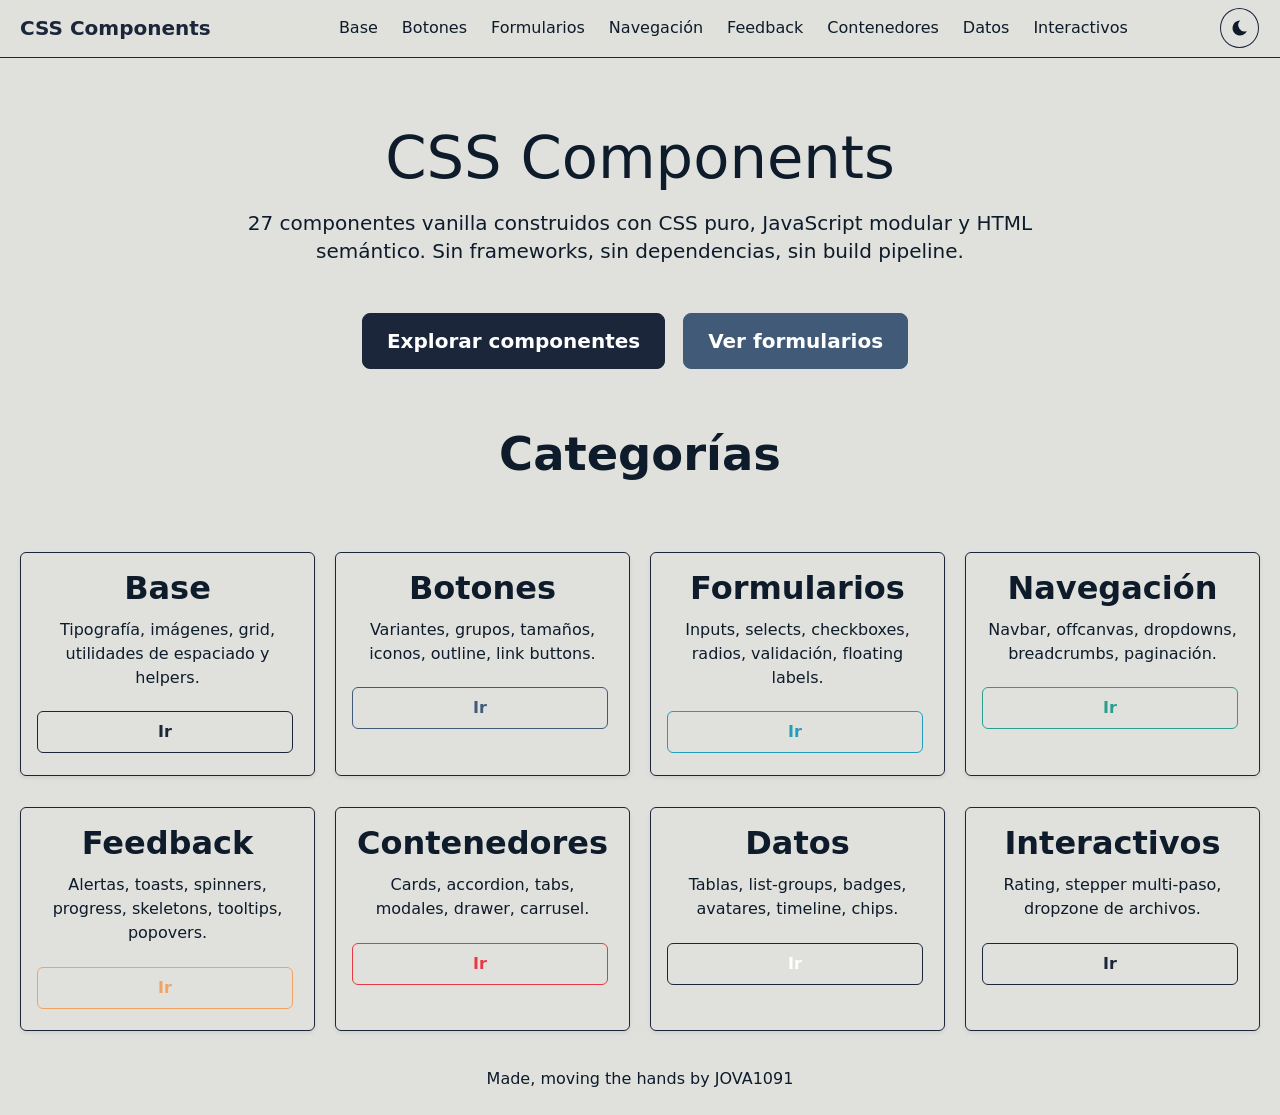
==== commit 58ed3c11: "fix: inyectar <base> y <link> via document.write para evitar speculative parser El speculative parse" ====
--- a/index.html
+++ b/index.html
@@ -3,9 +3,15 @@
 <head>
   <meta charset="UTF-8">
   <meta name="viewport" content="width=device-width, initial-scale=1.0">
+  <script>
+    (function() {
+      var root = location.pathname.startsWith('/CSS-Components') ? '/CSS-Components' : '';
+      document.write('<base href="' + root + '/">');
+      document.write('<link rel="icon" type="image/svg+xml" href="' + root + '/favicon.svg">');
+      document.write('<link rel="stylesheet" href="' + root + '/assets/css/pages/index.css">');
+    })();
+  </script>
   <title>CSS Components — Librería de Componentes</title>
-  <link rel="icon" type="image/svg+xml" href="/favicon.svg">
-  <link rel="stylesheet" href="/assets/css/pages/index.css">
 </head>
 <body>
   <a href="#main" class="skip-link">Saltar al contenido principal</a>
@@ -16,8 +22,8 @@
           <h1 class="display-3">CSS Components</h1>
           <p class="lead">27 componentes vanilla construidos con CSS puro, JavaScript modular y HTML semántico. Sin frameworks, sin dependencias, sin build pipeline.</p>
           <div class="d-flex justify-content-center mt-5 gap-2">
-            <a href="/components/buttons.html" class="btn btn-lg">Explorar componentes</a>
-            <a href="/components/forms.html" class="btn btn-secondary btn-lg">Ver formularios</a>
+            <a href="components/buttons.html" class="btn btn-lg">Explorar componentes</a>
+            <a href="components/forms.html" class="btn btn-secondary btn-lg">Ver formularios</a>
           </div>
         </div>
       </div>
@@ -33,7 +39,7 @@
             <div class="card-body text-center">
               <h4 class="card-title">Base</h4>
               <p class="card-text">Tipografía, imágenes, grid, utilidades de espaciado y helpers.</p>
-              <a href="/components/base.html" class="btn btn-outline-primary">Ir</a>
+              <a href="components/base.html" class="btn btn-outline-primary">Ir</a>
             </div>
           </div>
         </div>
@@ -42,7 +48,7 @@
             <div class="card-body text-center">
               <h4 class="card-title">Botones</h4>
               <p class="card-text">Variantes, grupos, tamaños, iconos, outline, link buttons.</p>
-              <a href="/components/buttons.html" class="btn btn-outline-secondary">Ir</a>
+              <a href="components/buttons.html" class="btn btn-outline-secondary">Ir</a>
             </div>
           </div>
         </div>
@@ -51,7 +57,7 @@
             <div class="card-body text-center">
               <h4 class="card-title">Formularios</h4>
               <p class="card-text">Inputs, selects, checkboxes, radios, validación, floating labels.</p>
-              <a href="/components/forms.html" class="btn btn-outline-info">Ir</a>
+              <a href="components/forms.html" class="btn btn-outline-info">Ir</a>
             </div>
           </div>
         </div>
@@ -60,7 +66,7 @@
             <div class="card-body text-center">
               <h4 class="card-title">Navegación</h4>
               <p class="card-text">Navbar, offcanvas, dropdowns, breadcrumbs, paginación.</p>
-              <a href="/components/navigation.html" class="btn btn-outline-success">Ir</a>
+              <a href="components/navigation.html" class="btn btn-outline-success">Ir</a>
             </div>
           </div>
         </div>
@@ -69,7 +75,7 @@
             <div class="card-body text-center">
               <h4 class="card-title">Feedback</h4>
               <p class="card-text">Alertas, toasts, spinners, progress, skeletons, tooltips, popovers.</p>
-              <a href="/components/feedback.html" class="btn btn-outline-warning">Ir</a>
+              <a href="components/feedback.html" class="btn btn-outline-warning">Ir</a>
             </div>
           </div>
         </div>
@@ -78,7 +84,7 @@
             <div class="card-body text-center">
               <h4 class="card-title">Contenedores</h4>
               <p class="card-text">Cards, accordion, tabs, modales, drawer, carrusel.</p>
-              <a href="/components/contenedores.html" class="btn btn-outline-danger">Ir</a>
+              <a href="components/contenedores.html" class="btn btn-outline-danger">Ir</a>
             </div>
           </div>
         </div>
@@ -87,7 +93,7 @@
             <div class="card-body text-center">
               <h4 class="card-title">Datos</h4>
               <p class="card-text">Tablas, list-groups, badges, avatares, timeline, chips.</p>
-              <a href="/components/datos.html" class="btn btn-outline-dark">Ir</a>
+              <a href="components/datos.html" class="btn btn-outline-dark">Ir</a>
             </div>
           </div>
         </div>
@@ -96,7 +102,7 @@
             <div class="card-body text-center">
               <h4 class="card-title">Interactivos</h4>
               <p class="card-text">Rating, stepper multi-paso, dropzone de archivos.</p>
-              <a href="/components/interactivos.html" class="btn btn-outline-primary">Ir</a>
+              <a href="components/interactivos.html" class="btn btn-outline-primary">Ir</a>
             </div>
           </div>
         </div>
@@ -105,7 +111,7 @@
   </main>
 
   <script type="module">
-    import injectNav, { injectFooter } from "/assets/js/nav-injector.js";
+    import injectNav, { injectFooter } from "./assets/js/nav-injector.js";
     await injectNav();
     await injectFooter();
   </script>
